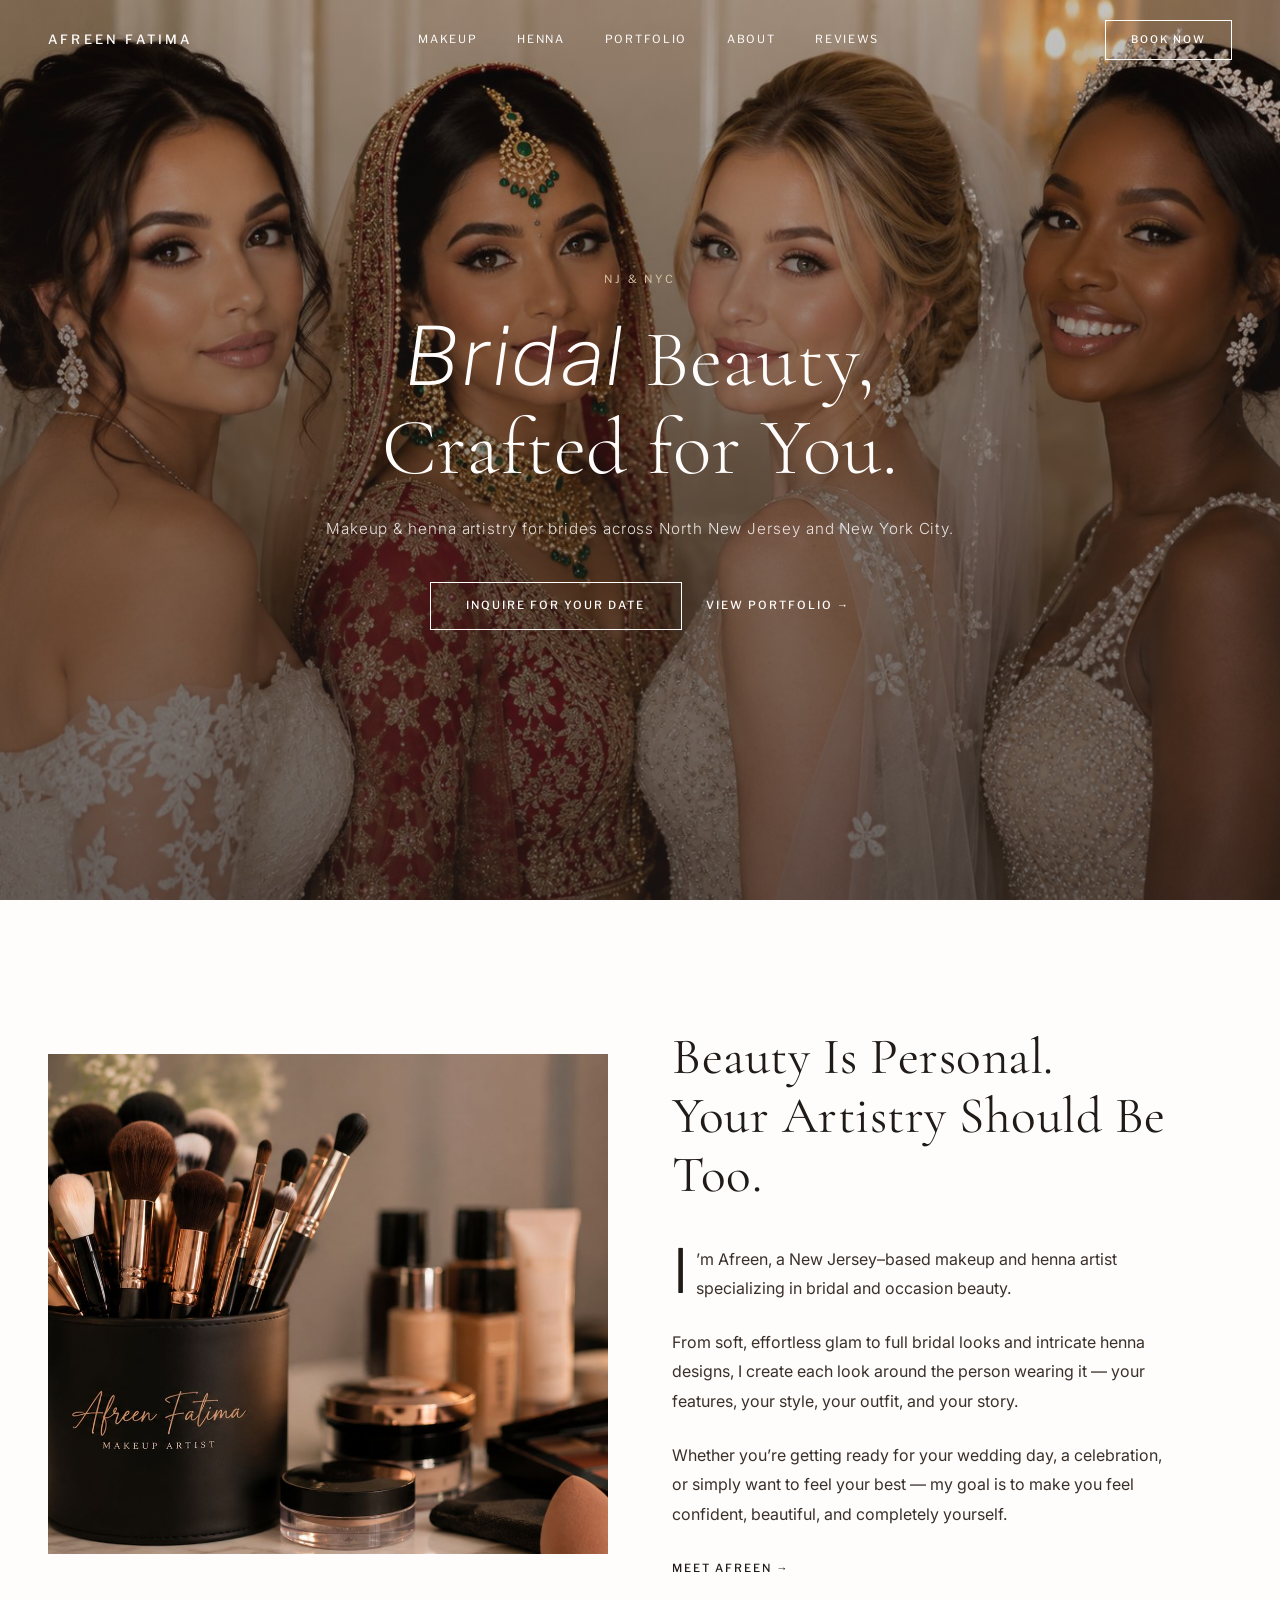
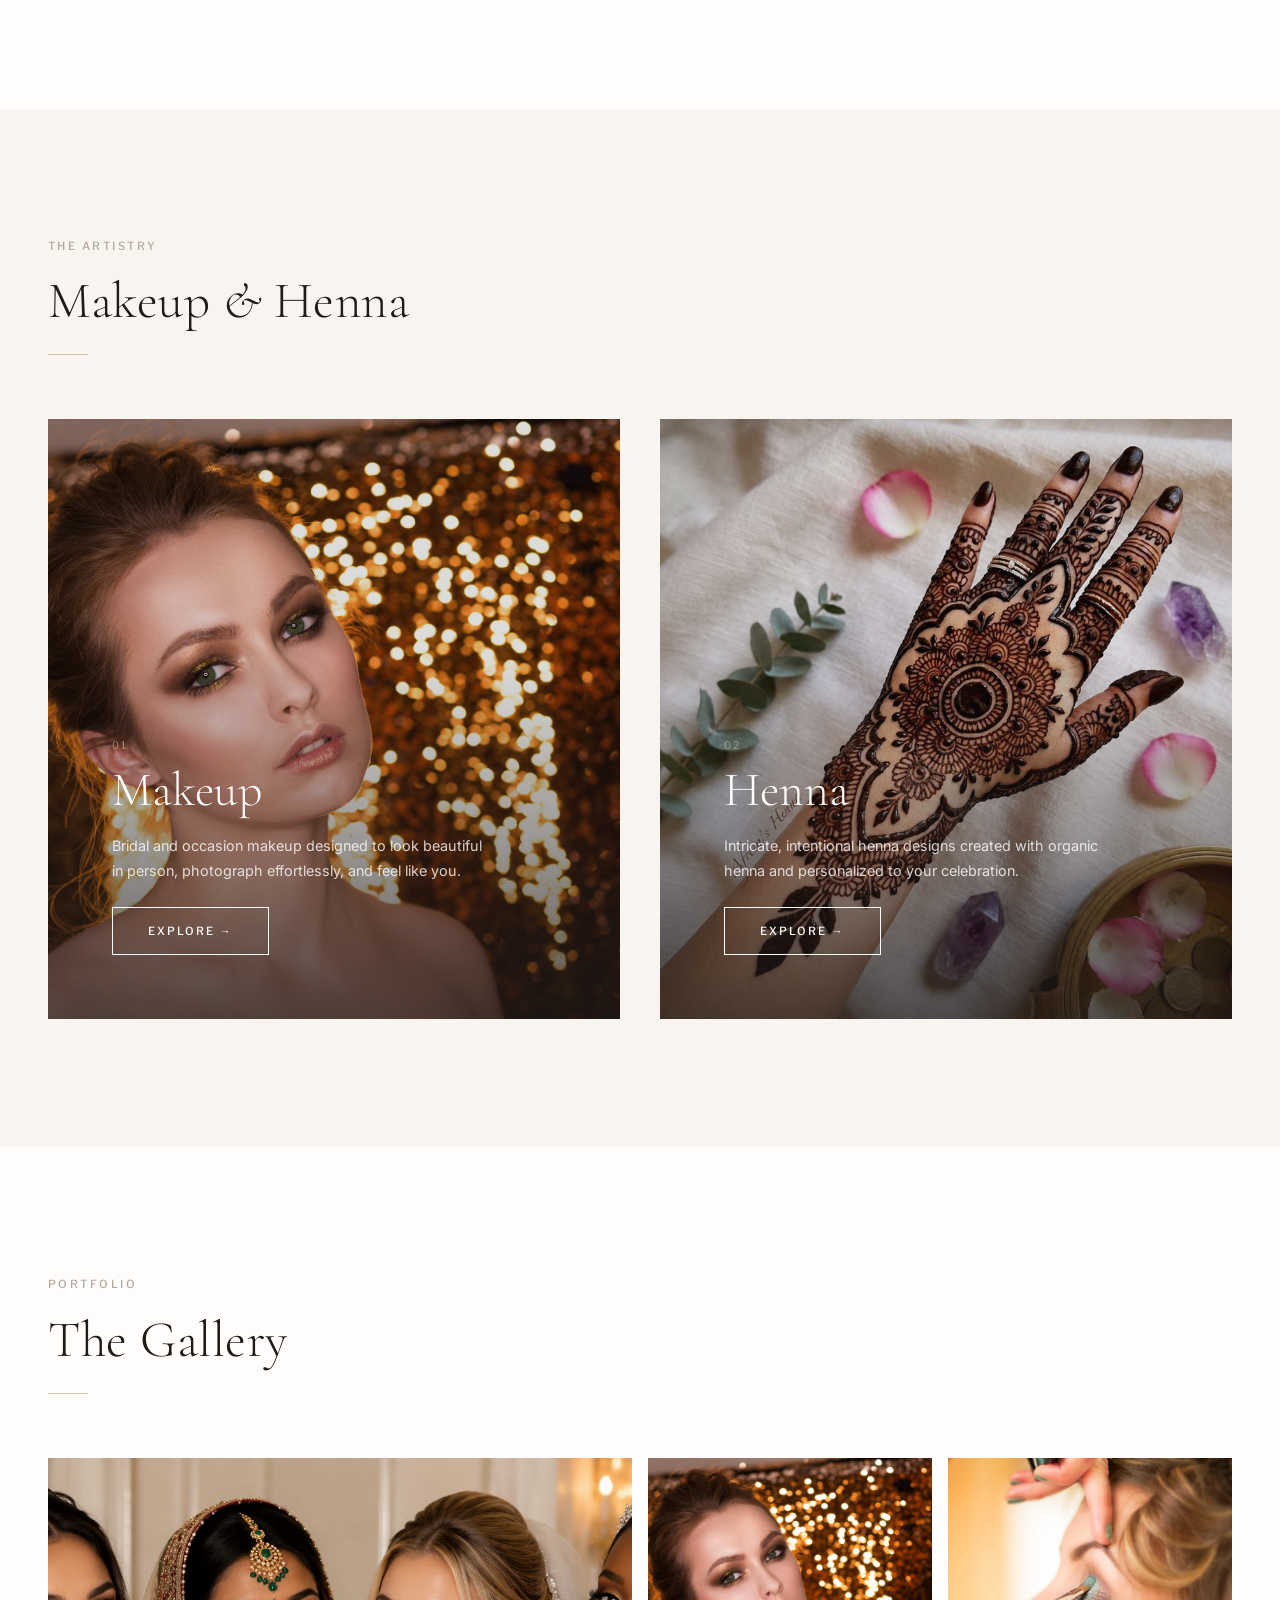
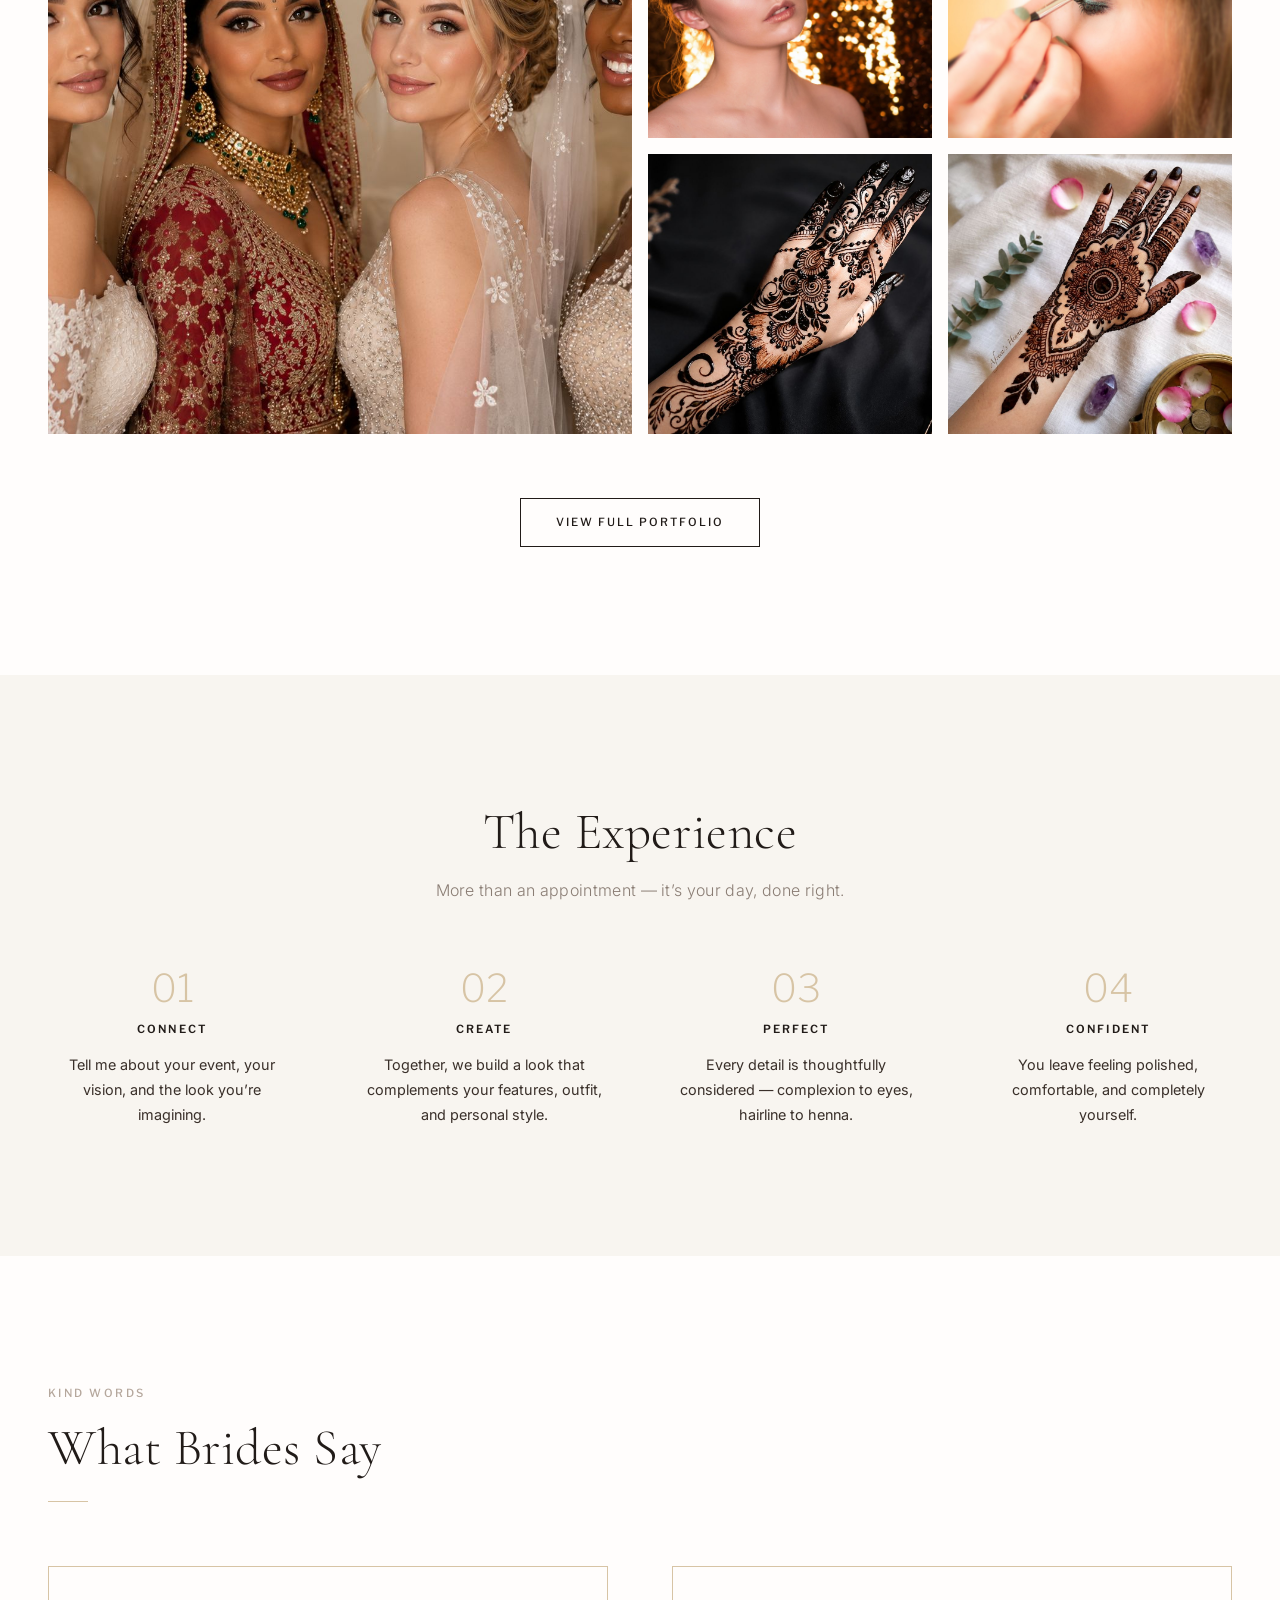
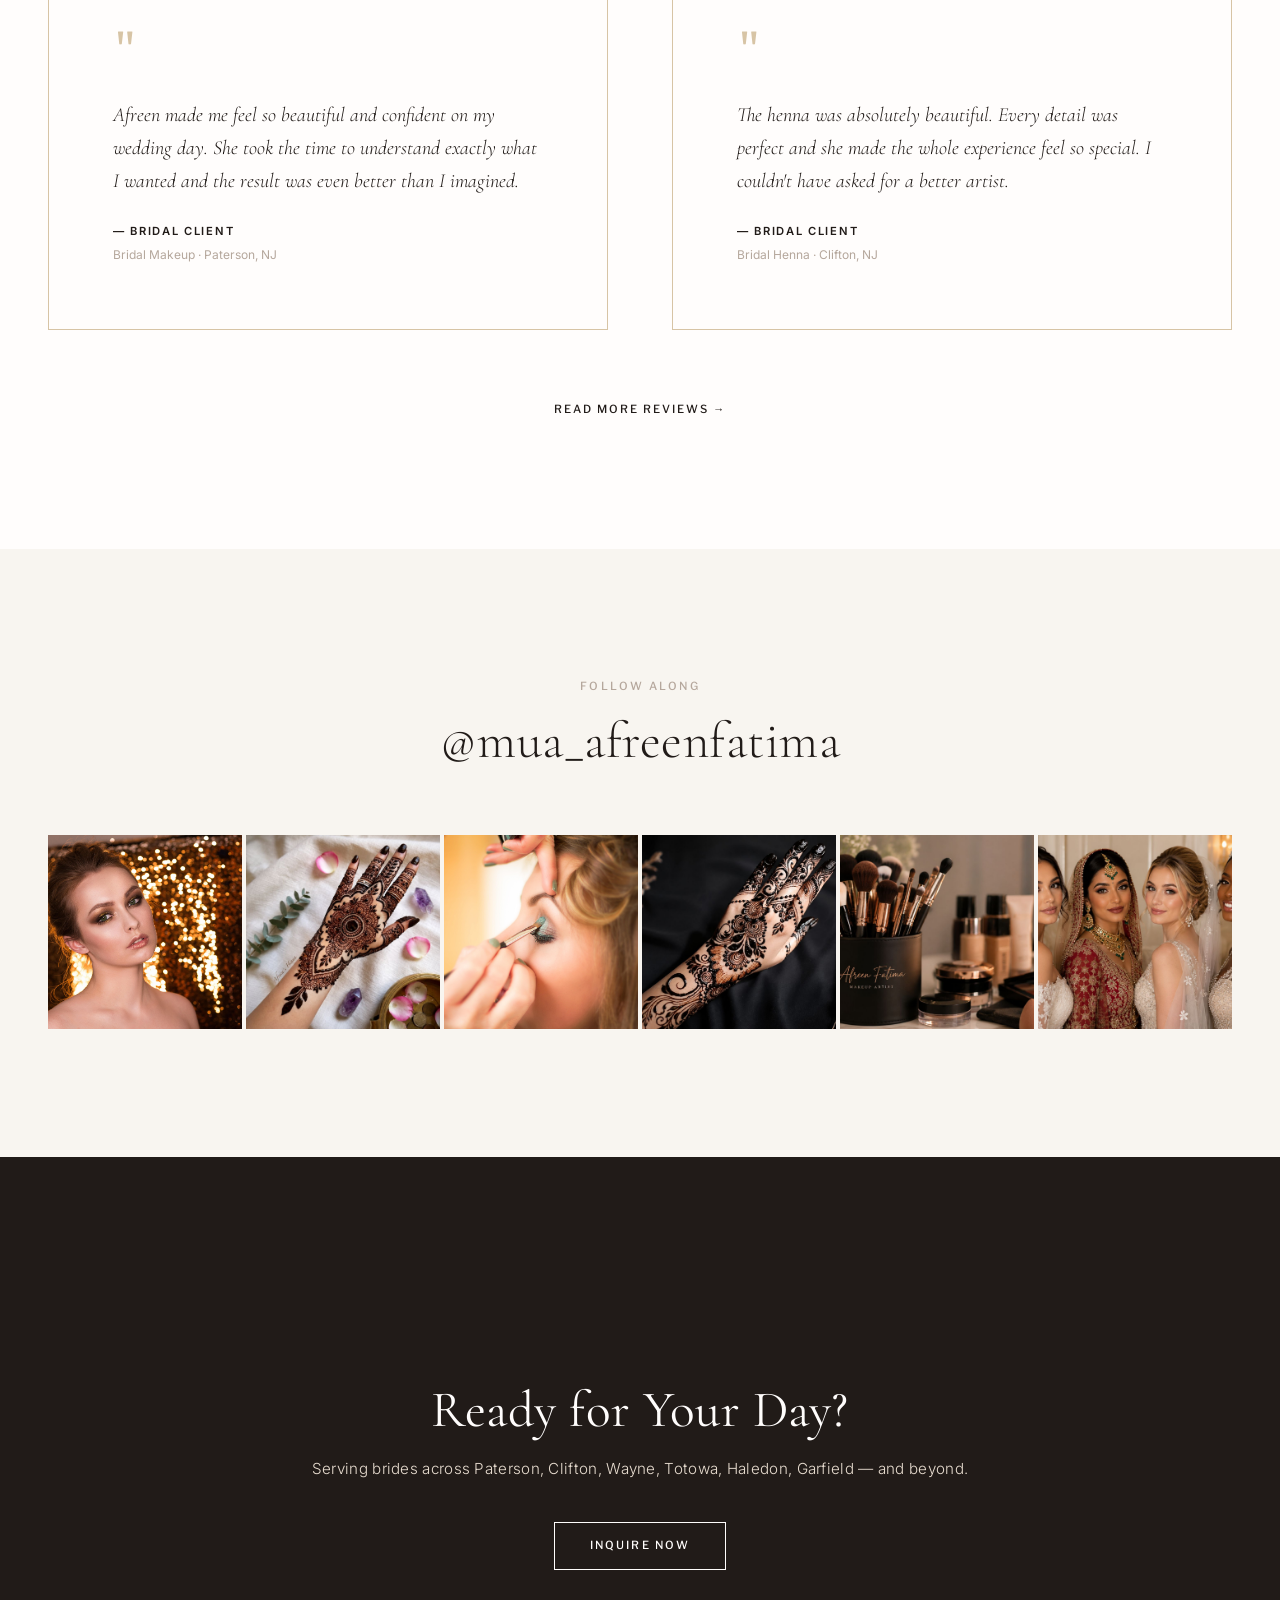
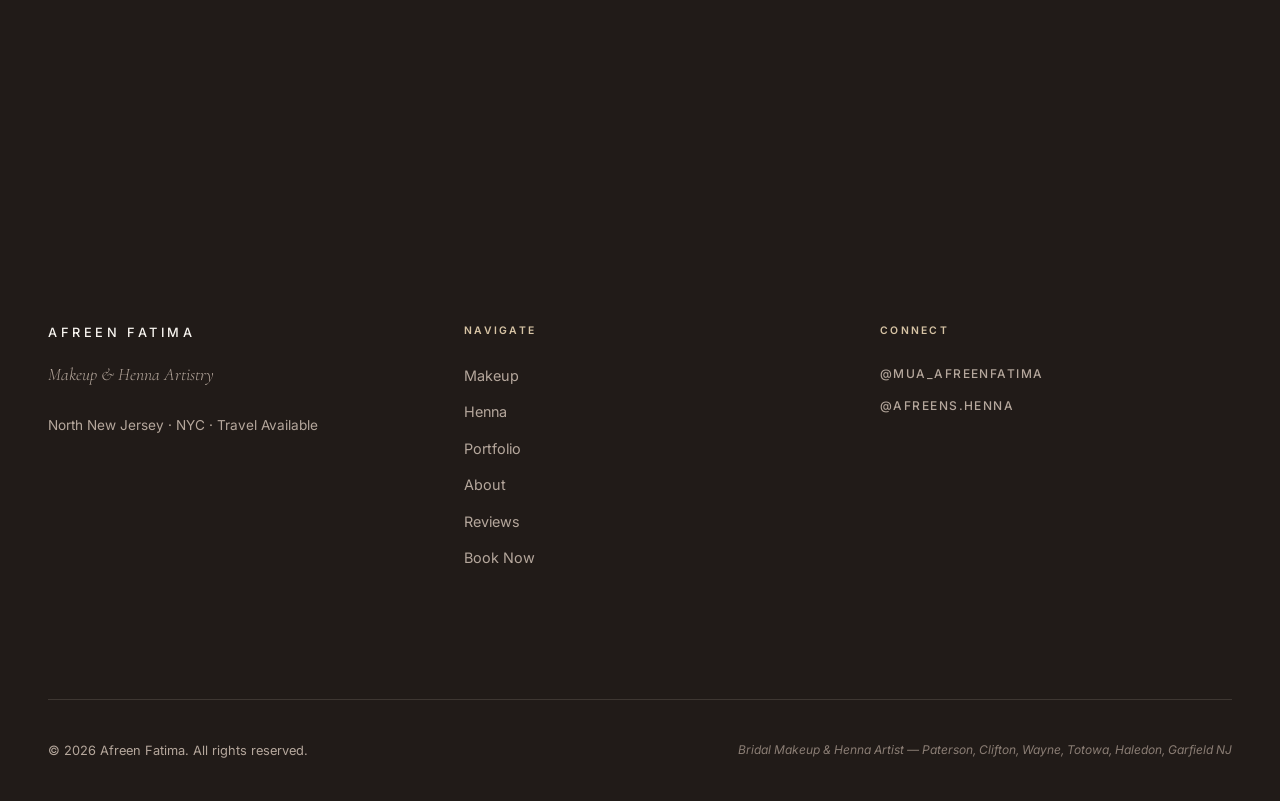
==== index.html @ 137e436c "Add files via upload" ====
<!DOCTYPE html>
<html lang="en">
<head>
  <meta charset="UTF-8">
  <meta name="viewport" content="width=device-width, initial-scale=1.0">

  <!-- SEO Title -->
  <title>Afreen Fatima | Bridal Makeup & Henna Artist in Paterson, Clifton, Wayne NJ & NYC</title>

  <!-- SEO Meta -->
  <meta name="description" content="Afreen Fatima is a professional bridal makeup and henna artist serving North New Jersey — Paterson, Clifton, Wayne, Totowa, Haledon, Garfield — and NYC. Book your bridal beauty consultation today.">
  <meta name="keywords" content="bridal makeup artist NJ, henna artist New Jersey, bridal mehndi Paterson, wedding makeup Clifton, bridal henna Wayne, makeup artist Totowa, henna Haledon, bridal makeup Garfield, NJ bridal beauty, NYC makeup artist">
  <meta name="author" content="Afreen Fatima">
  <meta name="robots" content="index, follow">
  <link rel="canonical" href="https://afreenfatima.com/">

  <!-- Open Graph -->
  <meta property="og:title" content="Afreen Fatima | Bridal Makeup & Henna Artist — NJ & NYC">
  <meta property="og:description" content="Bridal makeup and henna artistry serving Paterson, Clifton, Wayne, and all of North New Jersey. Book your bridal beauty consultation.">
  <meta property="og:image" content="img/makeup/Four diverse brides in elegant bridal makeup and attire.jpg">
  <meta property="og:url" content="https://afreenfatima.com/">
  <meta property="og:type" content="website">
  <meta property="og:locale" content="en_US">

  <!-- Twitter Card -->
  <meta name="twitter:card" content="summary_large_image">
  <meta name="twitter:title" content="Afreen Fatima | Bridal Makeup & Henna Artist — NJ & NYC">
  <meta name="twitter:description" content="Bridal makeup and henna artistry in North New Jersey and NYC.">

  <!-- Structured Data -->
  <script type="application/ld+json">
  {
    "@context": "https://schema.org",
    "@type": "BeautySalon",
    "name": "Afreen Fatima — Bridal Makeup & Henna Artist",
    "description": "Professional bridal makeup and henna (mehndi) artist serving North New Jersey and NYC. Specializing in bridal, party, and occasion beauty.",
    "image": "img/makeup/Four diverse brides in elegant bridal makeup and attire.jpg",
    "url": "https://afreenfatima.com",
    "telephone": "",
    "address": {
      "@type": "PostalAddress",
      "addressRegion": "NJ",
      "addressCountry": "US"
    },
    "areaServed": [
      {"@type": "City", "name": "Paterson", "containedInPlace": {"@type": "State", "name": "New Jersey"}},
      {"@type": "City", "name": "Clifton", "containedInPlace": {"@type": "State", "name": "New Jersey"}},
      {"@type": "City", "name": "Wayne", "containedInPlace": {"@type": "State", "name": "New Jersey"}},
      {"@type": "City", "name": "Totowa", "containedInPlace": {"@type": "State", "name": "New Jersey"}},
      {"@type": "City", "name": "Haledon", "containedInPlace": {"@type": "State", "name": "New Jersey"}},
      {"@type": "City", "name": "Garfield", "containedInPlace": {"@type": "State", "name": "New Jersey"}},
      {"@type": "City", "name": "New York", "containedInPlace": {"@type": "State", "name": "New York"}}
    ],
    "makesOffer": [
      {"@type": "Offer", "itemOffered": {"@type": "Service", "name": "Bridal Makeup"}},
      {"@type": "Offer", "itemOffered": {"@type": "Service", "name": "Party & Occasion Makeup"}},
      {"@type": "Offer", "itemOffered": {"@type": "Service", "name": "Bridal Henna"}},
      {"@type": "Offer", "itemOffered": {"@type": "Service", "name": "Party & Event Henna"}},
      {"@type": "Offer", "itemOffered": {"@type": "Service", "name": "Makeup + Henna Bridal Package"}}
    ],
    "sameAs": [
      "https://www.instagram.com/mua_afreenfatima/",
      "https://www.instagram.com/afreens.henna/"
    ]
  }
  </script>

  <!-- Fonts -->
  <link rel="preconnect" href="https://fonts.googleapis.com">
  <link rel="preconnect" href="https://fonts.gstatic.com" crossorigin>
  <link href="https://fonts.googleapis.com/css2?family=Libre+Franklin:ital,wght@0,100..900;1,100..900&display=swap" rel="stylesheet">

  <!-- Styles -->
  <link rel="stylesheet" href="css/style.css">
</head>
<body>

  <!-- ─── HEADER / NAVIGATION ─── -->
  <header class="header" id="header">
    <div class="header__inner">
      <a href="index.html" class="header__logo">Afreen Fatima</a>

      <nav class="nav" aria-label="Main navigation">
        <a href="makeup.html" class="nav__link">Makeup</a>
        <a href="henna.html" class="nav__link">Henna</a>
        <a href="portfolio.html" class="nav__link">Portfolio</a>
        <a href="about.html" class="nav__link">About</a>
        <a href="reviews.html" class="nav__link">Reviews</a>
      </nav>

      <a href="contact.html" class="header__book">Book Now</a>

      <button class="hamburger" id="hamburger" aria-label="Toggle navigation menu">
        <span></span>
        <span></span>
        <span></span>
      </button>
    </div>
  </header>

  <!-- Mobile Navigation Overlay -->
  <div class="mobile-nav" id="mobile-nav">
    <a href="index.html" class="mobile-nav__link">Home</a>
    <a href="makeup.html" class="mobile-nav__link">Makeup</a>
    <a href="henna.html" class="mobile-nav__link">Henna</a>
    <a href="portfolio.html" class="mobile-nav__link">Portfolio</a>
    <a href="about.html" class="mobile-nav__link">About</a>
    <a href="reviews.html" class="mobile-nav__link">Reviews</a>
    <a href="contact.html" class="btn btn--filled mobile-nav__book">Book Now</a>
  </div>

  <main>

    <!-- ─── HERO ─── -->
    <section class="hero" id="hero">
      <!-- YouTube Video Background -->
      <div class="hero__video-wrap">
        <div id="hero-yt-player"></div>
      </div>
      <!-- Poster fallback (shown until video plays) -->
      <img
        src="img/makeup/Four diverse brides in elegant bridal makeup and attire.jpg"
        alt="Four beautiful brides showcasing diverse bridal makeup styles — South Asian bridal glam, classic Western bridal beauty, and elegant occasion makeup by Afreen Fatima, bridal makeup artist in Wayne, Totowa, and North NJ"
        class="hero__bg hero__poster"
        loading="eager"
      >
      <div class="hero__overlay"></div>

      <div class="hero__content">
        <p class="hero__label">NJ & NYC</p>
        <h1 class="hero__title"><span class="hero__title-accent">Bridal</span> Beauty,<br>Crafted for You.</h1>
        <p class="hero__subtitle">Makeup & henna artistry for brides across North New Jersey and New York City.</p>
        <div class="hero__ctas">
          <a href="contact.html" class="btn btn--light">Inquire for Your Date</a>
          <a href="portfolio.html" class="btn btn--text btn--text-light">View Portfolio →</a>
        </div>
      </div>
    </section>

    <!-- ─── MEET AFREEN (Intro) ─── -->
    <section class="section" id="intro">
      <div class="container">
        <div class="intro">
          <div class="intro__image-wrapper reveal-left">
            <img
              src="img/makeup/Afreen Fatima Makeup Vanity Setup.jpg"
              alt="Afreen Fatima's professional bridal makeup vanity setup featuring branded brush holder, premium foundations, eyeshadow palettes, and beauty tools — bridal makeup artist serving Paterson, Clifton, and North New Jersey"
              class="intro__image"
            >
          </div>

          <div class="intro__content reveal-right">
            <h2>Beauty Is Personal.<br>Your Artistry Should Be Too.</h2>
            <p><span class="drop-cap">I</span>’m Afreen, a New Jersey–based makeup and henna artist specializing in bridal and occasion beauty.</p>
            <p>From soft, effortless glam to full bridal looks and intricate henna designs, I create each look around the person wearing it — your features, your style, your outfit, and your story.</p>
            <p>Whether you’re getting ready for your wedding day, a celebration, or simply want to feel your best — my goal is to make you feel confident, beautiful, and completely yourself.</p>
            <a href="about.html" class="btn--text">Meet Afreen →</a>
          </div>
        </div>
      </div>
    </section>

    <!-- ─── SERVICES: MAKEUP & HENNA ─── -->
    <section class="section section--ivory" id="services">
      <div class="container">
        <div class="section-header section-header--editorial reveal">
          <span class="section-header__kicker">The Artistry</span>
          <h2>Makeup <em>&</em> Henna</h2>
        </div>

        <div class="services-grid">
          <!-- Makeup Card -->
          <a href="makeup.html" class="service-card reveal reveal-delay-1">
            <img
              src="img/makeup/Glamorous makeup look with glowing skin and smoky eye makeup.jpg"
              alt="Glamorous smoky eye makeup with glowing skin and sculpted features — party and occasion makeup artistry by Afreen Fatima, makeup artist in Haledon, Garfield, and North New Jersey"
              class="service-card__image"
            >
            <div class="service-card__overlay">
              <p class="service-card__label">01</p>
              <h3 class="service-card__title">Makeup</h3>
              <p class="service-card__text">Bridal and occasion makeup designed to look beautiful in person, photograph effortlessly, and feel like you.</p>
              <span class="btn btn--light">Explore →</span>
            </div>
          </a>

          <!-- Henna Card -->
          <a href="henna.html" class="service-card reveal reveal-delay-2">
            <img
              src="img/henna/Elegant Henna Flatlay with WHite BG and Petals and Crystals.jpg"
              alt="Intricate bridal mehndi design by Afreen's Henna featuring detailed mandala and paisley patterns on palm and fingers, styled with rose petals and crystals — bridal henna artist in Paterson, Wayne, and North New Jersey"
              class="service-card__image"
            >
            <div class="service-card__overlay">
              <p class="service-card__label">02</p>
              <h3 class="service-card__title">Henna</h3>
              <p class="service-card__text">Intricate, intentional henna designs created with organic henna and personalized to your celebration.</p>
              <span class="btn btn--light">Explore →</span>
            </div>
          </a>
        </div>
      </div>
    </section>

    <!-- ─── FEATURED GALLERY ─── -->
    <section class="section" id="gallery-preview">
      <div class="container">
        <div class="section-header section-header--left reveal">
          <span class="section-header__kicker">Portfolio</span>
          <h2>The Gallery</h2>
        </div>

        <div class="gallery-grid gallery-grid--asymmetric">
          <div class="gallery-item gallery-item--wide gallery-item--tall reveal">
            <img
              src="img/makeup/Four diverse brides in elegant bridal makeup and attire.jpg"
              alt="Four diverse brides in elegant bridal makeup and attire by Afreen Fatima, NJ bridal makeup artist"
              loading="lazy"
            >
            <div class="gallery-item__overlay">
              <span class="gallery-item__icon">+</span>
            </div>
          </div>

          <div class="gallery-item reveal reveal-delay-1">
            <img
              src="img/makeup/Glamorous makeup look with glowing skin and smoky eye makeup.jpg"
              alt="Glamorous smoky eye look with flawless glowing skin — occasion makeup in North New Jersey"
              loading="lazy"
            >
            <div class="gallery-item__overlay">
              <span class="gallery-item__icon">+</span>
            </div>
          </div>

          <div class="gallery-item reveal reveal-delay-2">
            <img
              src="img/makeup/Makeup artist applying eyeshadow with a brush.jpg"
              alt="Makeup artist carefully applying shimmering eyeshadow during a bridal session in Clifton NJ"
              loading="lazy"
            >
            <div class="gallery-item__overlay">
              <span class="gallery-item__icon">+</span>
            </div>
          </div>

          <div class="gallery-item reveal reveal-delay-1">
            <img
              src="img/henna/Intricate Henna Hand with Black Fabric BG Dried Botanicals in Black BG.jpg"
              alt="Elaborate floral henna design on hand against black satin — custom bridal mehndi by Afreen Fatima"
              loading="lazy"
            >
            <div class="gallery-item__overlay">
              <span class="gallery-item__icon">+</span>
            </div>
          </div>

          <div class="gallery-item reveal reveal-delay-2">
            <img
              src="img/henna/Elegant Henna Flatlay with WHite BG and Petals and Crystals.jpg"
              alt="Intricate bridal henna with mandala design styled with rose petals — henna artist serving Wayne and Paterson NJ"
              loading="lazy"
            >
            <div class="gallery-item__overlay">
              <span class="gallery-item__icon">+</span>
            </div>
          </div>
        </div>

        <div class="text-center reveal" style="margin-top: var(--space-xl);">
          <a href="portfolio.html" class="btn">View Full Portfolio</a>
        </div>
      </div>
    </section>

    <!-- ─── THE AFREEN EXPERIENCE ─── -->
    <section class="section section--ivory" id="experience">
      <div class="container">
        <div class="section-header section-header--center reveal">
          <h2>The Experience</h2>
          <p class="section-header__sub">More than an appointment — it’s your day, done right.</p>
        </div>

        <div class="experience-grid">
          <div class="experience-step reveal reveal-delay-1">
            <div class="experience-step__number">01</div>
            <h4 class="experience-step__title">Connect</h4>
            <p class="experience-step__text">Tell me about your event, your vision, and the look you’re imagining.</p>
          </div>

          <div class="experience-step reveal reveal-delay-2">
            <div class="experience-step__number">02</div>
            <h4 class="experience-step__title">Create</h4>
            <p class="experience-step__text">Together, we build a look that complements your features, outfit, and personal style.</p>
          </div>

          <div class="experience-step reveal reveal-delay-3">
            <div class="experience-step__number">03</div>
            <h4 class="experience-step__title">Perfect</h4>
            <p class="experience-step__text">Every detail is thoughtfully considered — complexion to eyes, hairline to henna.</p>
          </div>

          <div class="experience-step reveal reveal-delay-4">
            <div class="experience-step__number">04</div>
            <h4 class="experience-step__title">Confident</h4>
            <p class="experience-step__text">You leave feeling polished, comfortable, and completely yourself.</p>
          </div>
        </div>
      </div>
    </section>

    <!-- ─── KIND WORDS ─── -->
    <section class="section" id="reviews-preview">
      <div class="container">
        <div class="section-header section-header--left reveal">
          <span class="section-header__kicker">Kind Words</span>
          <h2>What Brides Say</h2>
        </div>

        <div class="reviews-grid">
          <div class="review-card reveal reveal-delay-1">
            <div class="review-card__quote">"</div>
            <p class="review-card__text">Afreen made me feel so beautiful and confident on my wedding day. She took the time to understand exactly what I wanted and the result was even better than I imagined.</p>
            <p class="review-card__author">— Bridal Client</p>
            <p class="review-card__service">Bridal Makeup · Paterson, NJ</p>
          </div>

          <div class="review-card reveal reveal-delay-2">
            <div class="review-card__quote">"</div>
            <p class="review-card__text">The henna was absolutely beautiful. Every detail was perfect and she made the whole experience feel so special. I couldn't have asked for a better artist.</p>
            <p class="review-card__author">— Bridal Client</p>
            <p class="review-card__service">Bridal Henna · Clifton, NJ</p>
          </div>
        </div>

        <div class="text-center reveal" style="margin-top: var(--space-xl);">
          <a href="reviews.html" class="btn--text">Read More Reviews →</a>
        </div>
      </div>
    </section>

    <!-- ─── INSTAGRAM ─── -->
    <section class="section section--ivory" id="instagram">
      <div class="container">
        <div class="section-header section-header--center reveal">
          <span class="section-header__kicker">Follow Along</span>
          <h2><a href="https://www.instagram.com/mua_afreenfatima/" target="_blank" rel="noopener noreferrer" class="instagram-handle">@mua_afreenfatima</a></h2>
        </div>

        <div class="instagram-grid">
          <div class="instagram-item">
            <img src="img/makeup/Glamorous makeup look with glowing skin and smoky eye makeup.jpg" alt="Glamorous smoky eye bridal makeup look by Afreen Fatima" loading="lazy">
          </div>
          <div class="instagram-item">
            <img src="img/henna/Elegant Henna Flatlay with WHite BG and Petals and Crystals.jpg" alt="Bridal henna flatlay with rose petals by Afreen's Henna" loading="lazy">
          </div>
          <div class="instagram-item">
            <img src="img/makeup/Makeup artist applying eyeshadow with a brush.jpg" alt="Eyeshadow application during bridal makeup session" loading="lazy">
          </div>
          <div class="instagram-item">
            <img src="img/henna/Intricate Henna Hand with Black Fabric BG Dried Botanicals in Black BG.jpg" alt="Intricate henna design on hand against dark backdrop" loading="lazy">
          </div>
          <div class="instagram-item">
            <img src="img/makeup/Afreen Fatima Makeup Vanity Setup.jpg" alt="Professional makeup vanity setup by Afreen Fatima" loading="lazy">
          </div>
          <div class="instagram-item">
            <img src="img/makeup/Four diverse brides in elegant bridal makeup and attire.jpg" alt="Four brides in elegant bridal makeup by Afreen Fatima" loading="lazy">
          </div>
        </div>
      </div>
    </section>

    <!-- ─── BOOKING CTA ─── -->
    <section class="section section--espresso" id="cta">
      <div class="container">
        <div class="cta-banner cta-banner--dark reveal">
          <h2 style="color: var(--color-warm-white);">Ready for Your Day?</h2>
          <p style="color: var(--color-champagne-light);">Serving brides across Paterson, Clifton, Wayne, Totowa, Haledon, Garfield — and beyond.</p>
          <a href="contact.html" class="btn btn--light">Inquire Now</a>
        </div>
      </div>
    </section>

  </main>

  <!-- ─── FOOTER ─── -->
  <footer class="footer" id="footer">
    <div class="container">
      <div class="footer__inner">
        <div>
          <p class="footer__brand">Afreen Fatima</p>
          <p class="footer__tagline">Makeup & Henna Artistry</p>
          <p class="footer__location">North New Jersey · NYC · Travel Available</p>
        </div>

        <div>
          <p class="footer__heading">Navigate</p>
          <div class="footer__links">
            <a href="makeup.html" class="footer__link">Makeup</a>
            <a href="henna.html" class="footer__link">Henna</a>
            <a href="portfolio.html" class="footer__link">Portfolio</a>
            <a href="about.html" class="footer__link">About</a>
            <a href="reviews.html" class="footer__link">Reviews</a>
            <a href="contact.html" class="footer__link">Book Now</a>
          </div>
        </div>

        <div>
          <p class="footer__heading">Connect</p>
          <div class="footer__social">
            <a href="https://www.instagram.com/mua_afreenfatima/" target="_blank" rel="noopener noreferrer" class="footer__social-link">@mua_afreenfatima</a>
          </div>
          <div class="footer__social" style="margin-top: 0.75rem;">
            <a href="https://www.instagram.com/afreens.henna/" target="_blank" rel="noopener noreferrer" class="footer__social-link">@afreens.henna</a>
          </div>
        </div>
      </div>

      <div class="footer__bottom">
        <p class="footer__copyright">&copy; 2026 Afreen Fatima. All rights reserved.</p>
        <p class="footer__credit"><em>Bridal Makeup & Henna Artist — Paterson, Clifton, Wayne, Totowa, Haledon, Garfield NJ</em></p>
      </div>
    </div>
  </footer>

  <!-- Lightbox -->
  <div class="lightbox" id="lightbox">
    <button class="lightbox__close" aria-label="Close lightbox">✕</button>
    <button class="lightbox__nav lightbox__nav--prev" aria-label="Previous image">‹</button>
    <button class="lightbox__nav lightbox__nav--next" aria-label="Next image">›</button>
    <img class="lightbox__image" src="" alt="Gallery image preview">
  </div>

  <script src="js/main.js"></script>

  <!-- YouTube IFrame API for Hero Video Background -->
  <script>
    // Load YouTube IFrame API
    var tag = document.createElement('script');
    tag.src = 'https://www.youtube.com/iframe_api';
    var firstScriptTag = document.getElementsByTagName('script')[0];
    firstScriptTag.parentNode.insertBefore(tag, firstScriptTag);

    var heroPlayer;
    var HERO_START = 58;  // 0:58
    var HERO_END = 91;    // 1:31
    var loopCheckInterval;

    function onYouTubeIframeAPIReady() {
      heroPlayer = new YT.Player('hero-yt-player', {
        videoId: '8hDBYQJw-L0',
        playerVars: {
          autoplay: 1,
          mute: 1,
          controls: 0,
          showinfo: 0,
          rel: 0,
          iv_load_policy: 3,
          modestbranding: 1,
          disablekb: 1,
          fs: 0,
          playsinline: 1,
          start: HERO_START,
          loop: 0
        },
        events: {
          onReady: onHeroPlayerReady,
          onStateChange: onHeroPlayerStateChange
        }
      });
    }

    function onHeroPlayerReady(event) {
      event.target.mute();
      event.target.seekTo(HERO_START, true);
      event.target.playVideo();
    }

    function onHeroPlayerStateChange(event) {
      if (event.data === YT.PlayerState.PLAYING) {
        // Fade out poster image
        var poster = document.querySelector('.hero__poster');
        if (poster) poster.style.opacity = '0';

        // Start loop check
        clearInterval(loopCheckInterval);
        loopCheckInterval = setInterval(function() {
          if (heroPlayer && heroPlayer.getCurrentTime) {
            var currentTime = heroPlayer.getCurrentTime();
            if (currentTime >= HERO_END || currentTime < HERO_START) {
              heroPlayer.seekTo(HERO_START, true);
            }
          }
        }, 200);
      }

      // If video ends or pauses unexpectedly, restart
      if (event.data === YT.PlayerState.ENDED) {
        heroPlayer.seekTo(HERO_START, true);
        heroPlayer.playVideo();
      }
    }
  </script>
</body>
</html>
---- css/style.css ----
/* ===================================================================
   AFREEN FATIMA — Bridal Makeup & Henna Artist
   Design System + Complete Styles
   =================================================================== */

/* ───────────────────── Google Fonts ───────────────────── */
/* Cormorant Garamond & Inter loaded via @import; Libre Franklin loaded via <link> in HTML */
@import url('https://fonts.googleapis.com/css2?family=Cormorant+Garamond:ital,wght@0,300;0,400;0,500;0,600;0,700;1,300;1,400;1,500&family=Inter:wght@300;400;500;600&display=swap');

/* ───────────────────── CSS Custom Properties ───────────────────── */
:root {
  /* Colors */
  --color-ivory: #F8F5F0;
  --color-espresso: #211B18;
  --color-taupe: #B5A79C;
  --color-champagne: #D7C4A5;
  --color-warm-white: #FFFDFC;
  --color-champagne-light: #E8DDD0;
  --color-espresso-light: #3A302A;
  --color-taupe-dark: #8A7D74;
  --color-overlay: rgba(33, 27, 24, 0.55);
  --color-overlay-light: rgba(33, 27, 24, 0.30);

  /* Typography */
  --font-heading: 'Cormorant Garamond', 'Georgia', serif;
  --font-body: 'Inter', 'Helvetica Neue', sans-serif;
  --font-accent: 'Libre Franklin', 'Helvetica Neue', sans-serif;

  /* Spacing */
  --space-xs: 0.5rem;
  --space-sm: 1rem;
  --space-md: 1.5rem;
  --space-lg: 2.5rem;
  --space-xl: 4rem;
  --space-2xl: 6rem;
  --space-3xl: 8rem;

  /* Layout */
  --max-width: 1280px;
  --max-width-narrow: 900px;
  --max-width-text: 680px;
  --header-height: 80px;

  /* Transitions */
  --transition-fast: 0.2s ease;
  --transition-base: 0.3s ease;
  --transition-slow: 0.5s ease;
  --transition-elegant: 0.6s cubic-bezier(0.22, 1, 0.36, 1);

  /* Borders */
  --border-thin: 1px solid var(--color-champagne);
  --border-taupe: 1px solid var(--color-taupe);
}

/* ───────────────────── Reset & Base ───────────────────── */
*,
*::before,
*::after {
  margin: 0;
  padding: 0;
  box-sizing: border-box;
}

html {
  scroll-behavior: smooth;
  font-size: 16px;
  -webkit-font-smoothing: antialiased;
  -moz-osx-font-smoothing: grayscale;
}

body {
  font-family: var(--font-body);
  font-weight: 400;
  font-size: 1rem;
  line-height: 1.7;
  color: var(--color-espresso);
  background-color: var(--color-warm-white);
  overflow-x: hidden;
}

img {
  max-width: 100%;
  height: auto;
  display: block;
}

a {
  color: inherit;
  text-decoration: none;
  transition: var(--transition-base);
}

ul, ol {
  list-style: none;
}

button {
  font-family: inherit;
  cursor: pointer;
  border: none;
  background: none;
}

input, select, textarea {
  font-family: var(--font-body);
  font-size: 1rem;
}

::selection {
  background-color: var(--color-champagne);
  color: var(--color-espresso);
}

/* ───────────────────── Typography ───────────────────── */
h1, h2, h3, h4 {
  font-family: var(--font-heading);
  font-weight: 400;
  line-height: 1.15;
  color: var(--color-espresso);
}

h1 {
  font-size: clamp(2.5rem, 6vw, 4.5rem);
  letter-spacing: 0.01em;
}

h2 {
  font-size: clamp(2rem, 4.5vw, 3.2rem);
  letter-spacing: 0.01em;
}

h3 {
  font-size: clamp(1.4rem, 3vw, 2rem);
}

h4 {
  font-size: clamp(1.1rem, 2vw, 1.4rem);
}

.label {
  font-family: var(--font-accent);
  font-optical-sizing: auto;
  font-size: 0.7rem;
  font-weight: 500;
  font-style: normal;
  letter-spacing: 0.18em;
  text-transform: uppercase;
  color: var(--color-taupe);
}

.accent-script {
  font-family: var(--font-heading);
  font-style: italic;
  font-weight: 300;
  color: var(--color-taupe-dark);
}

/* ───────────────────── Drop Cap & Libre Franklin Accents ───────────────────── */
.drop-cap {
  font-family: var(--font-accent);
  font-optical-sizing: auto;
  font-weight: 300;
  font-style: normal;
  float: left;
  font-size: 3.8rem;
  line-height: 0.78;
  padding-right: 0.12em;
  padding-top: 0.06em;
  color: var(--color-espresso);
}

/* ───────────────────── Editorial Section Headers ───────────────────── */
.section-header {
  margin-bottom: var(--space-xl);
}

.section-header h2 {
  font-family: var(--font-heading);
  font-weight: 300;
  letter-spacing: 0.01em;
}

.section-header h2 em {
  font-style: italic;
  font-weight: 300;
}

.section-header__kicker {
  font-family: var(--font-accent);
  font-optical-sizing: auto;
  font-weight: 500;
  font-style: normal;
  font-size: 0.7rem;
  letter-spacing: 0.22em;
  text-transform: uppercase;
  color: var(--color-taupe);
  display: block;
  margin-bottom: var(--space-sm);
}

.section-header__sub {
  font-family: var(--font-body);
  font-size: 1rem;
  font-weight: 300;
  color: var(--color-taupe-dark);
  margin-top: var(--space-sm);
  letter-spacing: 0.02em;
}

/* Left-aligned (editorial / Byrdie-inspired) */
.section-header--left {
  text-align: left;
}

.section-header--left::after {
  content: '';
  display: block;
  width: 40px;
  height: 1px;
  background-color: var(--color-champagne);
  margin-top: var(--space-md);
}

/* Center-aligned */
.section-header--center {
  text-align: center;
}

/* Editorial style (left-aligned with kicker above) */
.section-header--editorial {
  text-align: left;
}

.section-header--editorial::after {
  content: '';
  display: block;
  width: 40px;
  height: 1px;
  background-color: var(--color-champagne);
  margin-top: var(--space-md);
}

/* ───────────────────── Layout Utilities ───────────────────── */
.container {
  width: 100%;
  max-width: var(--max-width);
  margin: 0 auto;
  padding: 0 clamp(1.25rem, 4vw, 3rem);
}

.container--narrow {
  max-width: var(--max-width-narrow);
}

.container--text {
  max-width: var(--max-width-text);
}

.section {
  padding: var(--space-3xl) 0;
}

.section--ivory {
  background-color: var(--color-ivory);
}

.section--espresso {
  background-color: var(--color-espresso);
  color: var(--color-ivory);
}

.section--espresso h2,
.section--espresso h3,
.section--espresso h4 {
  color: var(--color-ivory);
}

.section--espresso .label {
  color: var(--color-champagne);
}

.text-center {
  text-align: center;
}

.divider {
  width: 60px;
  height: 1px;
  background-color: var(--color-champagne);
  margin: var(--space-md) auto;
}

.divider--left {
  margin-left: 0;
}

/* ───────────────────── Buttons ───────────────────── */
.btn {
  display: inline-block;
  font-family: var(--font-accent);
  font-optical-sizing: auto;
  font-size: 0.7rem;
  font-weight: 500;
  font-style: normal;
  letter-spacing: 0.18em;
  text-transform: uppercase;
  padding: 0.85rem 2.2rem;
  border: 1px solid var(--color-espresso);
  color: var(--color-espresso);
  background: transparent;
  cursor: pointer;
  transition: background-color 0.25s ease, color 0.25s ease, border-color 0.25s ease;
}

.btn:hover {
  background-color: var(--color-espresso);
  color: var(--color-warm-white);
}

.btn--filled {
  background-color: var(--color-espresso);
  color: var(--color-warm-white);
}

.btn--filled:hover {
  background-color: transparent;
  color: var(--color-espresso);
}

.btn--light {
  border-color: var(--color-warm-white);
  color: var(--color-warm-white);
}

.btn--light:hover {
  background-color: var(--color-warm-white);
  color: var(--color-espresso);
}

.btn--text {
  border: none;
  padding: 0;
  font-family: var(--font-accent);
  font-optical-sizing: auto;
  font-size: 0.7rem;
  font-weight: 500;
  font-style: normal;
  letter-spacing: 0.18em;
  text-transform: uppercase;
  position: relative;
  background: none;
}

.btn--text:hover {
  background-color: transparent;
  color: inherit;
}

.btn--text::after {
  content: '';
  position: absolute;
  bottom: -2px;
  left: 0;
  width: 0;
  height: 1px;
  background-color: currentColor;
  transition: width 0.3s ease;
}

.btn--text:hover::after {
  width: 100%;
}

/* Light variant for dark backgrounds (hero, etc.) */
.btn--text-light {
  color: var(--color-warm-white);
}

.btn--text-light:hover {
  color: var(--color-warm-white);
  opacity: 0.85;
}

.btn--text-light::after {
  background-color: var(--color-warm-white);
}

/* ───────────────────── Header / Navigation ───────────────────── */
.header {
  position: fixed;
  top: 0;
  left: 0;
  width: 100%;
  z-index: 1000;
  padding: 0 clamp(1.25rem, 4vw, 3rem);
  height: var(--header-height);
  display: flex;
  align-items: center;
  transition: var(--transition-base);
  background-color: transparent;
}

.header.scrolled {
  background-color: rgba(255, 253, 252, 0.97);
  backdrop-filter: blur(12px);
  -webkit-backdrop-filter: blur(12px);
  box-shadow: 0 1px 0 var(--color-champagne);
}

.header.scrolled .header__logo,
.header.scrolled .nav__link,
.header.scrolled .header__book {
  color: var(--color-espresso);
}

.header.scrolled .hamburger span {
  background-color: var(--color-espresso);
}

.header__inner {
  display: flex;
  align-items: center;
  justify-content: space-between;
  width: 100%;
  max-width: var(--max-width);
  margin: 0 auto;
}

.header__logo {
  font-family: var(--font-accent);
  font-optical-sizing: auto;
  font-size: 0.8rem;
  font-weight: 500;
  font-style: normal;
  letter-spacing: 0.25em;
  text-transform: uppercase;
  color: var(--color-warm-white);
  transition: var(--transition-base);
  white-space: nowrap;
}

/* Pages with light backgrounds get dark header by default */
.header--dark .header__logo,
.header--dark .nav__link,
.header--dark .header__book {
  color: var(--color-espresso);
}

.header--dark .hamburger span {
  background-color: var(--color-espresso);
}

.nav {
  display: flex;
  align-items: center;
  gap: 2.5rem;
}

.nav__link {
  font-family: var(--font-accent);
  font-optical-sizing: auto;
  font-size: 0.7rem;
  font-weight: 400;
  font-style: normal;
  letter-spacing: 0.15em;
  text-transform: uppercase;
  color: var(--color-warm-white);
  transition: var(--transition-base);
  position: relative;
}

.nav__link::after {
  content: '';
  position: absolute;
  bottom: -4px;
  left: 0;
  width: 0;
  height: 1px;
  background-color: currentColor;
  transition: var(--transition-base);
}

.nav__link:hover::after,
.nav__link.active::after {
  width: 100%;
}

.header__book {
  font-family: var(--font-accent);
  font-optical-sizing: auto;
  font-size: 0.65rem;
  font-weight: 500;
  font-style: normal;
  letter-spacing: 0.18em;
  text-transform: uppercase;
  color: var(--color-warm-white);
  padding: 0.65rem 1.6rem;
  border: 1px solid currentColor;
  transition: background-color 0.25s ease, color 0.25s ease, border-color 0.25s ease;
}

.header__book:hover {
  background-color: var(--color-espresso);
  color: var(--color-warm-white);
  border-color: var(--color-espresso);
}

.header.scrolled .header__book:hover {
  background-color: var(--color-espresso);
  color: var(--color-warm-white);
}

/* Hamburger */
.hamburger {
  display: none;
  flex-direction: column;
  gap: 5px;
  padding: 8px;
  cursor: pointer;
  z-index: 1001;
}

.hamburger span {
  display: block;
  width: 24px;
  height: 1.5px;
  background-color: var(--color-warm-white);
  transition: var(--transition-base);
}

.hamburger.active span:nth-child(1) {
  transform: rotate(45deg) translate(5px, 5px);
}

.hamburger.active span:nth-child(2) {
  opacity: 0;
}

.hamburger.active span:nth-child(3) {
  transform: rotate(-45deg) translate(5px, -5px);
}

/* Mobile Nav Overlay */
.mobile-nav {
  display: none;
  position: fixed;
  top: 0;
  left: 0;
  width: 100%;
  height: 100vh;
  height: 100dvh;
  background-color: var(--color-warm-white);
  z-index: 999;
  flex-direction: column;
  align-items: center;
  justify-content: center;
  gap: 2rem;
  opacity: 0;
  pointer-events: none;
  transition: var(--transition-slow);
}

.mobile-nav.active {
  display: flex;
  opacity: 1;
  pointer-events: all;
}

.mobile-nav__link {
  font-family: var(--font-heading);
  font-size: 2rem;
  color: var(--color-espresso);
  transition: var(--transition-base);
}

.mobile-nav__link:hover {
  color: var(--color-taupe);
}

.mobile-nav__book {
  margin-top: 1rem;
}

/* ───────────────────── Hero Section ───────────────────── */
.hero {
  position: relative;
  height: 100vh;
  min-height: 600px;
  max-height: 1000px;
  display: flex;
  align-items: center;
  justify-content: center;
  text-align: center;
  overflow: hidden;
}

.hero__bg {
  position: absolute;
  top: 0;
  left: 0;
  width: 100%;
  height: 100%;
  object-fit: cover;
  object-position: center 20%;
  z-index: 0;
}

/* YouTube video background */
.hero__video-wrap {
  position: absolute;
  top: 0;
  left: 0;
  width: 100%;
  height: 100%;
  overflow: hidden;
  z-index: 0;
  pointer-events: none;
}

.hero__video-wrap iframe {
  position: absolute;
  top: 50%;
  left: 50%;
  width: 300%;
  height: 300%;
  min-width: 100%;
  min-height: 100%;
  transform: translate(-50%, -50%);
  border: 0;
}

/* Poster image fades out when video starts */
.hero__poster {
  z-index: 1;
  transition: opacity 1.2s ease;
}

.hero__overlay {
  position: absolute;
  top: 0;
  left: 0;
  width: 100%;
  height: 100%;
  background: linear-gradient(
    to bottom,
    rgba(33, 27, 24, 0.25) 0%,
    rgba(33, 27, 24, 0.50) 50%,
    rgba(33, 27, 24, 0.65) 100%
  );
  z-index: 1;
}

.hero__content {
  position: relative;
  z-index: 2;
  color: var(--color-warm-white);
  max-width: 800px;
  padding: 0 var(--space-md);
}

.hero__label {
  font-family: var(--font-accent);
  font-optical-sizing: auto;
  font-size: 0.7rem;
  font-weight: 400;
  font-style: normal;
  letter-spacing: 0.25em;
  text-transform: uppercase;
  color: var(--color-champagne);
  margin-bottom: var(--space-md);
}

.hero__title {
  font-family: var(--font-heading);
  font-size: clamp(2.8rem, 7vw, 5rem);
  font-weight: 300;
  line-height: 1.1;
  color: var(--color-warm-white);
  margin-bottom: var(--space-md);
}

.hero__title-accent {
  font-family: var(--font-accent);
  font-optical-sizing: auto;
  font-weight: 200;
  font-style: italic;
  letter-spacing: 0.02em;
}

.hero__subtitle {
  font-family: var(--font-body);
  font-size: 0.95rem;
  font-weight: 300;
  letter-spacing: 0.06em;
  color: rgba(255, 253, 252, 0.85);
  margin-bottom: var(--space-lg);
}

.hero__ctas {
  display: flex;
  align-items: center;
  justify-content: center;
  gap: var(--space-md);
  flex-wrap: wrap;
}

/* Page Hero (shorter, for inner pages) */
.hero--page {
  height: 65vh;
  min-height: 450px;
  max-height: 700px;
}

.hero--page .hero__title {
  font-size: clamp(2.2rem, 5.5vw, 4rem);
}

/* ───────────────────── Intro / Meet Afreen Section ───────────────────── */
.intro {
  display: grid;
  grid-template-columns: 1fr 1fr;
  gap: var(--space-xl);
  align-items: center;
}

.intro__image-wrapper {
  position: relative;
  overflow: hidden;
}

.intro__image-wrapper::after {
  content: '';
  position: absolute;
  top: 20px;
  left: 20px;
  width: 100%;
  height: 100%;
  border: 1px solid var(--color-champagne);
  z-index: -1;
}

.intro__image {
  width: 100%;
  height: 500px;
  object-fit: cover;
}

.intro__content {
  max-width: 500px;
}

.intro__content h2 {
  margin-bottom: var(--space-lg);
}

.intro__content p {
  color: var(--color-espresso-light);
  line-height: 1.85;
  margin-bottom: var(--space-md);
}

/* ───────────────────── Services Cards (Makeup / Henna) ───────────────────── */
.services-grid {
  display: grid;
  grid-template-columns: 1fr 1fr;
  gap: var(--space-lg);
}

.service-card {
  position: relative;
  height: 600px;
  overflow: hidden;
  cursor: pointer;
}

.service-card__image {
  width: 100%;
  height: 100%;
  object-fit: cover;
  transition: transform 1.2s cubic-bezier(0.22, 1, 0.36, 1);
}

.service-card:hover .service-card__image {
  transform: scale(1.05);
}

.service-card__overlay {
  position: absolute;
  top: 0;
  left: 0;
  width: 100%;
  height: 100%;
  background: linear-gradient(
    to top,
    rgba(33, 27, 24, 0.75) 0%,
    rgba(33, 27, 24, 0.15) 60%
  );
  display: flex;
  flex-direction: column;
  justify-content: flex-end;
  padding: var(--space-xl);
  transition: var(--transition-base);
}

.service-card__label {
  font-family: var(--font-accent);
  font-optical-sizing: auto;
  font-size: 0.65rem;
  font-weight: 300;
  font-style: normal;
  letter-spacing: 0.15em;
  color: var(--color-champagne);
  margin-bottom: var(--space-xs);
  opacity: 0.7;
}

.service-card__title {
  font-family: var(--font-heading);
  font-size: clamp(2rem, 4vw, 3rem);
  font-weight: 300;
  color: var(--color-warm-white);
  margin-bottom: var(--space-sm);
}

.service-card__text {
  font-size: 0.9rem;
  color: rgba(255, 253, 252, 0.8);
  line-height: 1.7;
  margin-bottom: var(--space-md);
  max-width: 380px;
}

.service-card .btn--light {
  align-self: flex-start;
}

/* ───────────────────── Gallery / Portfolio Grid ───────────────────── */
.gallery-grid {
  display: grid;
  grid-template-columns: repeat(3, 1fr);
  gap: var(--space-sm);
}

.gallery-grid--asymmetric {
  grid-template-columns: repeat(4, 1fr);
  grid-auto-rows: 280px;
}

.gallery-item {
  position: relative;
  overflow: hidden;
  cursor: pointer;
}

.gallery-item--wide {
  grid-column: span 2;
}

.gallery-item--tall {
  grid-row: span 2;
}

.gallery-item img {
  width: 100%;
  height: 100%;
  object-fit: cover;
  transition: transform 0.8s cubic-bezier(0.22, 1, 0.36, 1);
}

.gallery-item:hover img {
  transform: scale(1.04);
}

.gallery-item__overlay {
  position: absolute;
  top: 0;
  left: 0;
  width: 100%;
  height: 100%;
  background: rgba(33, 27, 24, 0);
  display: flex;
  align-items: center;
  justify-content: center;
  transition: var(--transition-base);
}

.gallery-item:hover .gallery-item__overlay {
  background: rgba(33, 27, 24, 0.25);
}

.gallery-item__icon {
  color: var(--color-warm-white);
  font-size: 1.5rem;
  opacity: 0;
  transform: translateY(10px);
  transition: var(--transition-base);
}

.gallery-item:hover .gallery-item__icon {
  opacity: 1;
  transform: translateY(0);
}

/* Portfolio Filter Tabs */
.filter-tabs {
  display: flex;
  align-items: center;
  justify-content: center;
  gap: var(--space-md);
  margin-bottom: var(--space-xl);
  flex-wrap: wrap;
}

.filter-tab {
  font-family: var(--font-body);
  font-size: 0.7rem;
  font-weight: 500;
  letter-spacing: 0.18em;
  text-transform: uppercase;
  color: var(--color-taupe);
  padding: 0.5rem 0;
  border-bottom: 1px solid transparent;
  transition: var(--transition-base);
  cursor: pointer;
  background: none;
  border-top: none;
  border-left: none;
  border-right: none;
}

.filter-tab:hover,
.filter-tab.active {
  color: var(--color-espresso);
  border-bottom-color: var(--color-espresso);
}

/* ───────────────────── Experience / Process Steps ───────────────────── */
.experience-grid {
  display: grid;
  grid-template-columns: repeat(4, 1fr);
  gap: var(--space-xl);
  margin-top: var(--space-xl);
}

.experience-step {
  text-align: center;
}

.experience-step__number {
  font-family: var(--font-accent);
  font-optical-sizing: auto;
  font-size: 2.4rem;
  font-weight: 200;
  font-style: normal;
  color: var(--color-champagne);
  line-height: 1;
  margin-bottom: var(--space-sm);
}

.experience-step__title {
  font-family: var(--font-accent);
  font-optical-sizing: auto;
  font-size: 0.7rem;
  font-weight: 600;
  font-style: normal;
  letter-spacing: 0.18em;
  text-transform: uppercase;
  color: var(--color-espresso);
  margin-bottom: var(--space-sm);
}

.experience-step__text {
  font-size: 0.9rem;
  color: var(--color-espresso-light);
  line-height: 1.75;
}

/* ───────────────────── Reviews / Kind Words ───────────────────── */
.reviews-grid {
  display: grid;
  grid-template-columns: repeat(2, 1fr);
  gap: var(--space-xl);
}

.review-card {
  padding: var(--space-xl);
  border: var(--border-thin);
  position: relative;
}

.review-card__quote {
  font-family: var(--font-accent);
  font-optical-sizing: auto;
  font-weight: 200;
  font-style: normal;
  font-size: 4rem;
  color: var(--color-champagne);
  line-height: 0.8;
  margin-bottom: var(--space-sm);
}

.review-card__text {
  font-family: var(--font-heading);
  font-size: 1.25rem;
  font-style: italic;
  font-weight: 300;
  line-height: 1.65;
  color: var(--color-espresso);
  margin-bottom: var(--space-md);
}

.review-card__author {
  font-family: var(--font-body);
  font-size: 0.7rem;
  font-weight: 600;
  letter-spacing: 0.15em;
  text-transform: uppercase;
  color: var(--color-espresso);
}

.review-card__service {
  font-family: var(--font-body);
  font-size: 0.75rem;
  color: var(--color-taupe);
  margin-top: 4px;
}

/* Large single review */
.review-large {
  text-align: center;
  max-width: 750px;
  margin: 0 auto;
}

.review-large__text {
  font-family: var(--font-heading);
  font-size: clamp(1.3rem, 2.5vw, 1.8rem);
  font-style: italic;
  font-weight: 300;
  line-height: 1.65;
  color: var(--color-espresso);
  margin-bottom: var(--space-lg);
}

.review-large__quote-mark {
  font-family: var(--font-heading);
  font-size: 5rem;
  color: var(--color-champagne);
  line-height: 0.5;
  display: block;
  margin-bottom: var(--space-md);
}

/* ───────────────────── Instagram Section ───────────────────── */
.instagram-handle {
  color: inherit;
  text-decoration: none;
  transition: var(--transition-base);
}

.instagram-handle:hover {
  color: var(--color-taupe);
}

.instagram-grid {
  display: grid;
  grid-template-columns: repeat(6, 1fr);
  gap: 4px;
}

.instagram-item {
  aspect-ratio: 1;
  overflow: hidden;
  cursor: pointer;
}

.instagram-item img {
  width: 100%;
  height: 100%;
  object-fit: cover;
  transition: transform 0.6s cubic-bezier(0.22, 1, 0.36, 1);
}

.instagram-item:hover img {
  transform: scale(1.08);
}

/* ───────────────────── CTA Banner ───────────────────── */
.cta-banner {
  text-align: center;
  padding: var(--space-2xl) var(--space-md);
}

.cta-banner h2 {
  margin-bottom: var(--space-sm);
}

.cta-banner p {
  font-family: var(--font-body);
  font-size: 0.95rem;
  font-weight: 300;
  color: var(--color-taupe-dark);
  margin-bottom: var(--space-lg);
  letter-spacing: 0.02em;
}

.cta-banner--dark {
  background-color: var(--color-espresso);
}

.cta-banner--dark h2 {
  color: var(--color-warm-white);
}

.cta-banner--dark p {
  color: var(--color-champagne);
}

/* ───────────────────── Footer ───────────────────── */
.footer {
  background-color: var(--color-espresso);
  color: var(--color-ivory);
  padding: var(--space-3xl) 0 var(--space-lg);
}

.footer__inner {
  display: grid;
  grid-template-columns: 1fr 1fr 1fr;
  gap: var(--space-xl);
  margin-bottom: var(--space-3xl);
}

.footer__brand {
  font-family: var(--font-body);
  font-size: 0.8rem;
  font-weight: 500;
  letter-spacing: 0.28em;
  text-transform: uppercase;
  margin-bottom: var(--space-sm);
}

.footer__tagline {
  font-family: var(--font-heading);
  font-style: italic;
  font-weight: 300;
  font-size: 1.1rem;
  color: var(--color-taupe);
  margin-bottom: var(--space-md);
}

.footer__location {
  font-size: 0.85rem;
  color: var(--color-taupe);
}

.footer__heading {
  font-family: var(--font-body);
  font-size: 0.65rem;
  font-weight: 600;
  letter-spacing: 0.22em;
  text-transform: uppercase;
  color: var(--color-champagne);
  margin-bottom: var(--space-md);
}

.footer__links {
  display: flex;
  flex-direction: column;
  gap: 0.75rem;
}

.footer__link {
  font-size: 0.9rem;
  color: var(--color-taupe);
  transition: var(--transition-base);
}

.footer__link:hover {
  color: var(--color-warm-white);
}

.footer__social {
  display: flex;
  gap: var(--space-md);
}

.footer__social-link {
  font-size: 0.75rem;
  font-weight: 500;
  letter-spacing: 0.12em;
  text-transform: uppercase;
  color: var(--color-taupe);
  transition: var(--transition-base);
}

.footer__social-link:hover {
  color: var(--color-warm-white);
}

.footer__bottom {
  border-top: 1px solid rgba(181, 167, 156, 0.2);
  padding-top: var(--space-lg);
  display: flex;
  align-items: center;
  justify-content: space-between;
}

.footer__copyright {
  font-size: 0.8rem;
  color: var(--color-taupe);
}

.footer__credit {
  font-size: 0.75rem;
  color: var(--color-taupe-dark);
  font-style: italic;
}

/* ───────────────────── Contact / Booking Form ───────────────────── */
.form-grid {
  display: grid;
  grid-template-columns: 1fr 1fr;
  gap: var(--space-md);
}

.form-group {
  display: flex;
  flex-direction: column;
  gap: 0.5rem;
}

.form-group--full {
  grid-column: 1 / -1;
}

.form-group label {
  font-size: 0.7rem;
  font-weight: 500;
  letter-spacing: 0.18em;
  text-transform: uppercase;
  color: var(--color-espresso);
}

.form-group input,
.form-group select,
.form-group textarea {
  padding: 0.9rem 1rem;
  border: 1px solid var(--color-champagne);
  background-color: transparent;
  color: var(--color-espresso);
  font-size: 0.95rem;
  transition: var(--transition-base);
  outline: none;
  -webkit-appearance: none;
  appearance: none;
  border-radius: 0;
}

.form-group input:focus,
.form-group select:focus,
.form-group textarea:focus {
  border-color: var(--color-espresso);
}

.form-group input::placeholder,
.form-group textarea::placeholder {
  color: var(--color-taupe);
  font-weight: 300;
}

.form-group textarea {
  resize: vertical;
  min-height: 140px;
}

.form-group select {
  background-image: url("data:image/svg+xml,%3Csvg xmlns='http://www.w3.org/2000/svg' width='12' height='12' viewBox='0 0 12 12'%3E%3Cpath fill='%23B5A79C' d='M6 8L1 3h10z'/%3E%3C/svg%3E");
  background-repeat: no-repeat;
  background-position: right 1rem center;
  padding-right: 2.5rem;
  cursor: pointer;
}

.form-submit {
  margin-top: var(--space-md);
}

.form-message {
  padding: var(--space-sm) var(--space-md);
  margin-top: var(--space-md);
  font-size: 0.9rem;
  display: none;
}

.form-message--success {
  background-color: #f0f7f0;
  color: #2d5a2d;
  border: 1px solid #c5dfc5;
  display: block;
}

.form-message--error {
  background-color: #fdf0f0;
  color: #8b2d2d;
  border: 1px solid #e8c5c5;
  display: block;
}

/* ───────────────────── Services List (Inner Pages) ───────────────────── */
.services-list {
  display: grid;
  grid-template-columns: repeat(2, 1fr);
  gap: var(--space-md) var(--space-xl);
}

.services-list__item {
  padding: var(--space-lg) 0;
  border-bottom: var(--border-thin);
}

.services-list__item h4 {
  margin-bottom: var(--space-xs);
}

.services-list__item p {
  font-size: 0.9rem;
  color: var(--color-espresso-light);
  line-height: 1.7;
}

/* Service Categories (Henna page) */
.service-categories {
  display: grid;
  grid-template-columns: repeat(3, 1fr);
  gap: var(--space-lg);
}

.service-category {
  padding: var(--space-xl);
  border: var(--border-thin);
  text-align: center;
  transition: var(--transition-base);
}

.service-category:hover {
  border-color: var(--color-taupe);
}

.service-category h3 {
  font-size: 1.6rem;
  margin-bottom: var(--space-sm);
}

.service-category p {
  font-size: 0.9rem;
  color: var(--color-espresso-light);
  line-height: 1.7;
}

/* ───────────────────── About Page Approach ───────────────────── */
.approach-grid {
  display: grid;
  grid-template-columns: repeat(5, 1fr);
  gap: var(--space-md);
  margin-top: var(--space-xl);
}

.approach-item {
  text-align: center;
  padding: var(--space-lg) var(--space-sm);
  border: var(--border-thin);
}

.approach-item__icon {
  font-size: 1.8rem;
  margin-bottom: var(--space-sm);
  color: var(--color-champagne);
}

.approach-item h4 {
  font-family: var(--font-body);
  font-size: 0.7rem;
  font-weight: 600;
  letter-spacing: 0.18em;
  text-transform: uppercase;
}

/* ───────────────────── Lightbox ───────────────────── */
.lightbox {
  position: fixed;
  top: 0;
  left: 0;
  width: 100%;
  height: 100%;
  background-color: rgba(33, 27, 24, 0.95);
  z-index: 2000;
  display: flex;
  align-items: center;
  justify-content: center;
  opacity: 0;
  pointer-events: none;
  transition: var(--transition-base);
}

.lightbox.active {
  opacity: 1;
  pointer-events: all;
}

.lightbox__image {
  max-width: 90%;
  max-height: 90vh;
  object-fit: contain;
}

.lightbox__close {
  position: absolute;
  top: 2rem;
  right: 2rem;
  color: var(--color-warm-white);
  font-size: 1.5rem;
  cursor: pointer;
  padding: 0.5rem;
  transition: var(--transition-base);
  background: none;
  border: none;
  font-family: var(--font-body);
  font-weight: 300;
  letter-spacing: 0.1em;
}

.lightbox__close:hover {
  color: var(--color-champagne);
}

.lightbox__nav {
  position: absolute;
  top: 50%;
  transform: translateY(-50%);
  color: var(--color-warm-white);
  font-size: 2rem;
  cursor: pointer;
  padding: 1rem;
  transition: var(--transition-base);
  background: none;
  border: none;
  font-family: var(--font-heading);
}

.lightbox__nav:hover {
  color: var(--color-champagne);
}

.lightbox__nav--prev {
  left: 2rem;
}

.lightbox__nav--next {
  right: 2rem;
}

/* ───────────────────── Scroll Animations ───────────────────── */
.reveal {
  opacity: 0;
  transform: translateY(30px);
  transition: opacity 0.8s ease, transform 0.8s cubic-bezier(0.22, 1, 0.36, 1);
}

.reveal.visible {
  opacity: 1;
  transform: translateY(0);
}

.reveal-delay-1 { transition-delay: 0.1s; }
.reveal-delay-2 { transition-delay: 0.2s; }
.reveal-delay-3 { transition-delay: 0.3s; }
.reveal-delay-4 { transition-delay: 0.4s; }

.reveal-left {
  opacity: 0;
  transform: translateX(-30px);
  transition: opacity 0.8s ease, transform 0.8s cubic-bezier(0.22, 1, 0.36, 1);
}

.reveal-left.visible {
  opacity: 1;
  transform: translateX(0);
}

.reveal-right {
  opacity: 0;
  transform: translateX(30px);
  transition: opacity 0.8s ease, transform 0.8s cubic-bezier(0.22, 1, 0.36, 1);
}

.reveal-right.visible {
  opacity: 1;
  transform: translateX(0);
}

/* ───────────────────── Combo Package Highlight ───────────────────── */
.combo-section {
  background-color: var(--color-ivory);
  padding: var(--space-3xl) 0;
}

.combo-inner {
  display: grid;
  grid-template-columns: 1fr 1fr;
  gap: var(--space-xl);
  align-items: center;
}

.combo-images {
  display: grid;
  grid-template-columns: 1fr 1fr;
  gap: var(--space-sm);
}

.combo-images img {
  width: 100%;
  height: 300px;
  object-fit: cover;
}

/* ───────────────────── Responsive ───────────────────── */
@media (max-width: 1024px) {
  .experience-grid {
    grid-template-columns: repeat(2, 1fr);
    gap: var(--space-lg);
  }

  .approach-grid {
    grid-template-columns: repeat(3, 1fr);
  }

  .footer__inner {
    grid-template-columns: 1fr 1fr;
  }

  .gallery-grid--asymmetric {
    grid-template-columns: repeat(3, 1fr);
    grid-auto-rows: 250px;
  }
}

@media (max-width: 768px) {
  :root {
    --header-height: 65px;
    --space-3xl: 5rem;
  }

  .nav,
  .header__book {
    display: none;
  }

  .hamburger {
    display: flex;
  }

  .hero {
    min-height: 500px;
  }

  .hero__title {
    font-size: clamp(2rem, 8vw, 3rem);
  }

  .hero__ctas {
    flex-direction: column;
    gap: var(--space-sm);
  }

  .intro {
    grid-template-columns: 1fr;
    gap: var(--space-lg);
  }

  .intro__image {
    height: 400px;
  }

  .services-grid {
    grid-template-columns: 1fr;
  }

  .service-card {
    height: 450px;
  }

  .gallery-grid {
    grid-template-columns: repeat(2, 1fr);
  }

  .gallery-grid--asymmetric {
    grid-template-columns: repeat(2, 1fr);
    grid-auto-rows: 200px;
  }

  .gallery-item--wide {
    grid-column: span 1;
  }

  .experience-grid {
    grid-template-columns: 1fr;
    gap: var(--space-lg);
  }

  .reviews-grid {
    grid-template-columns: 1fr;
  }

  .instagram-grid {
    grid-template-columns: repeat(3, 1fr);
  }

  .footer__inner {
    grid-template-columns: 1fr;
    gap: var(--space-lg);
  }

  .footer__bottom {
    flex-direction: column;
    gap: var(--space-sm);
    text-align: center;
  }

  .form-grid {
    grid-template-columns: 1fr;
  }

  .services-list {
    grid-template-columns: 1fr;
  }

  .service-categories {
    grid-template-columns: 1fr;
  }

  .approach-grid {
    grid-template-columns: repeat(2, 1fr);
  }

  .combo-inner {
    grid-template-columns: 1fr;
  }

  .filter-tabs {
    gap: var(--space-sm);
  }
}

@media (max-width: 480px) {
  .approach-grid {
    grid-template-columns: 1fr;
  }

  .gallery-grid--asymmetric {
    grid-auto-rows: 180px;
  }

  .service-card {
    height: 380px;
  }

  .review-card {
    padding: var(--space-lg);
  }
}

/* ───────────────────── Print Styles ───────────────────── */
@media print {
  .header,
  .hamburger,
  .mobile-nav,
  .lightbox {
    display: none !important;
  }

  .hero {
    height: auto;
    min-height: 0;
    page-break-after: always;
  }

  .reveal {
    opacity: 1 !important;
    transform: none !important;
  }

  body {
    color: #000;
    background: #fff;
  }
}
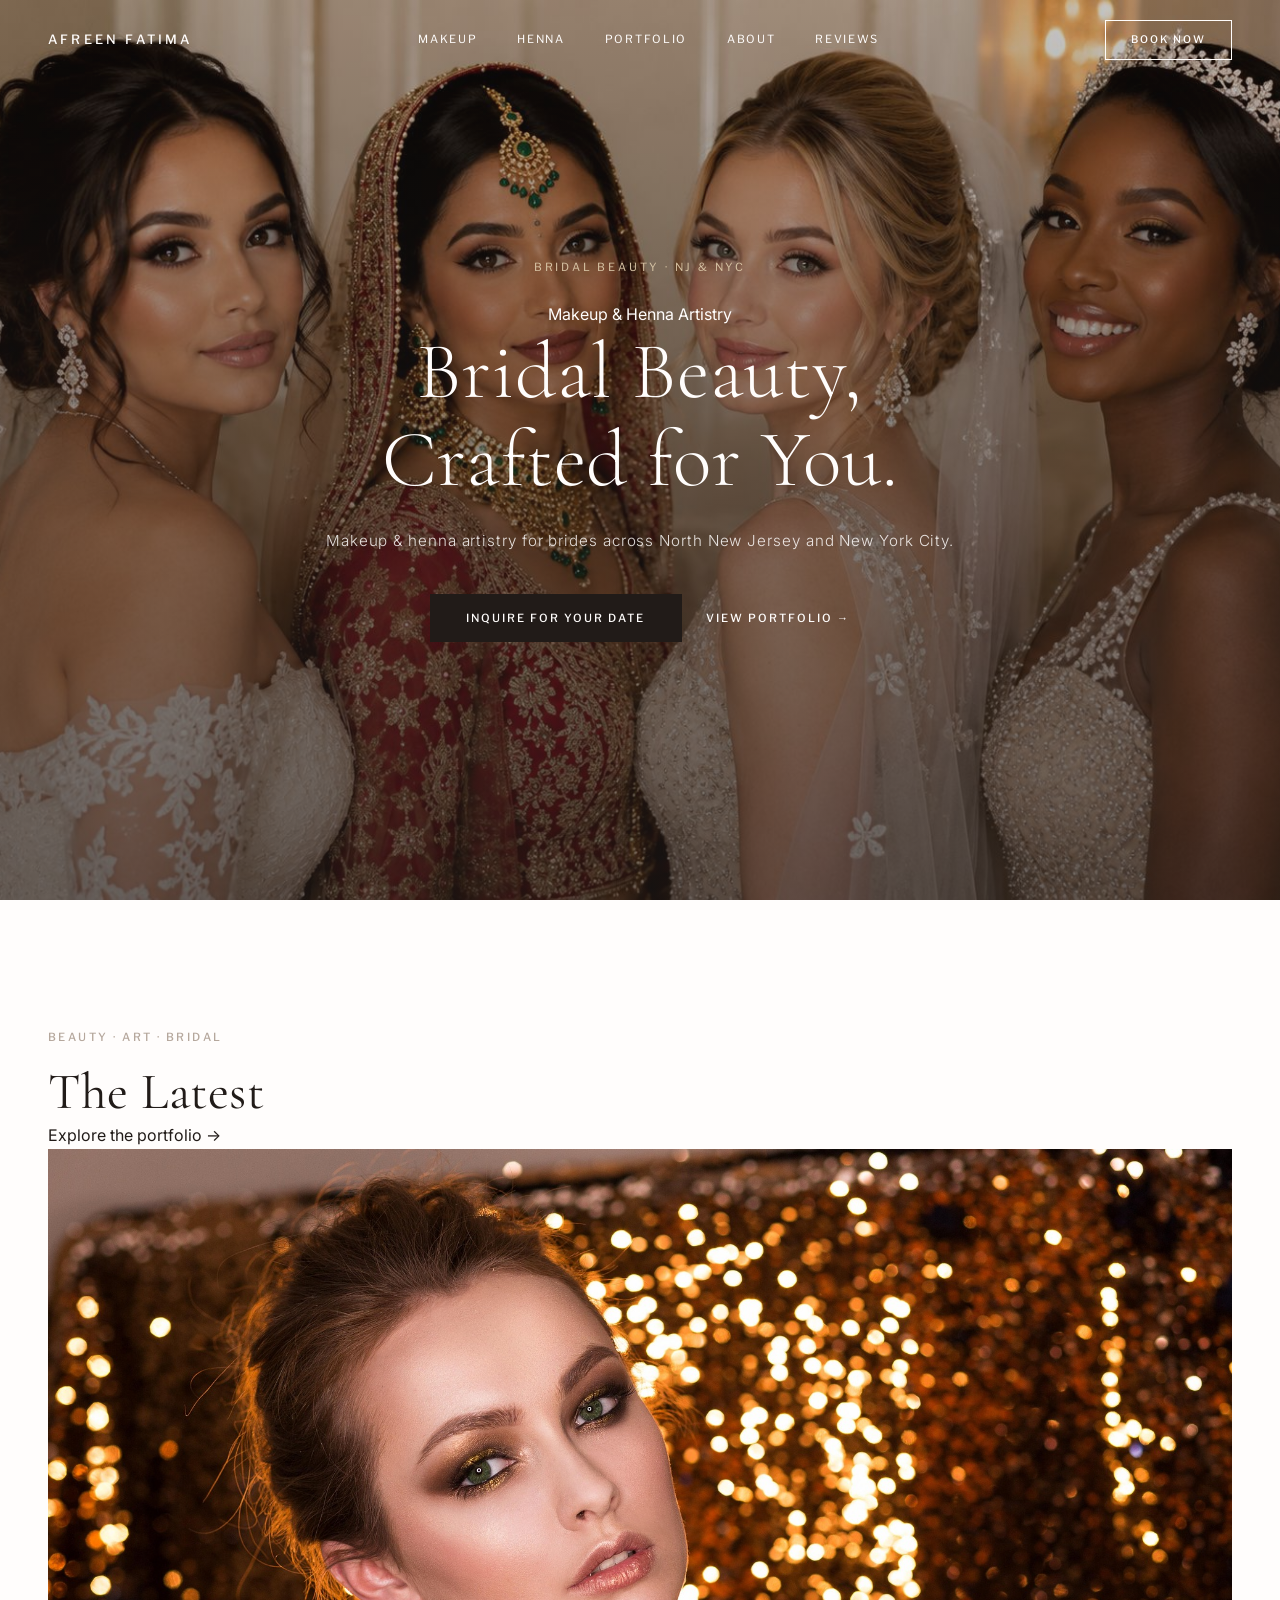
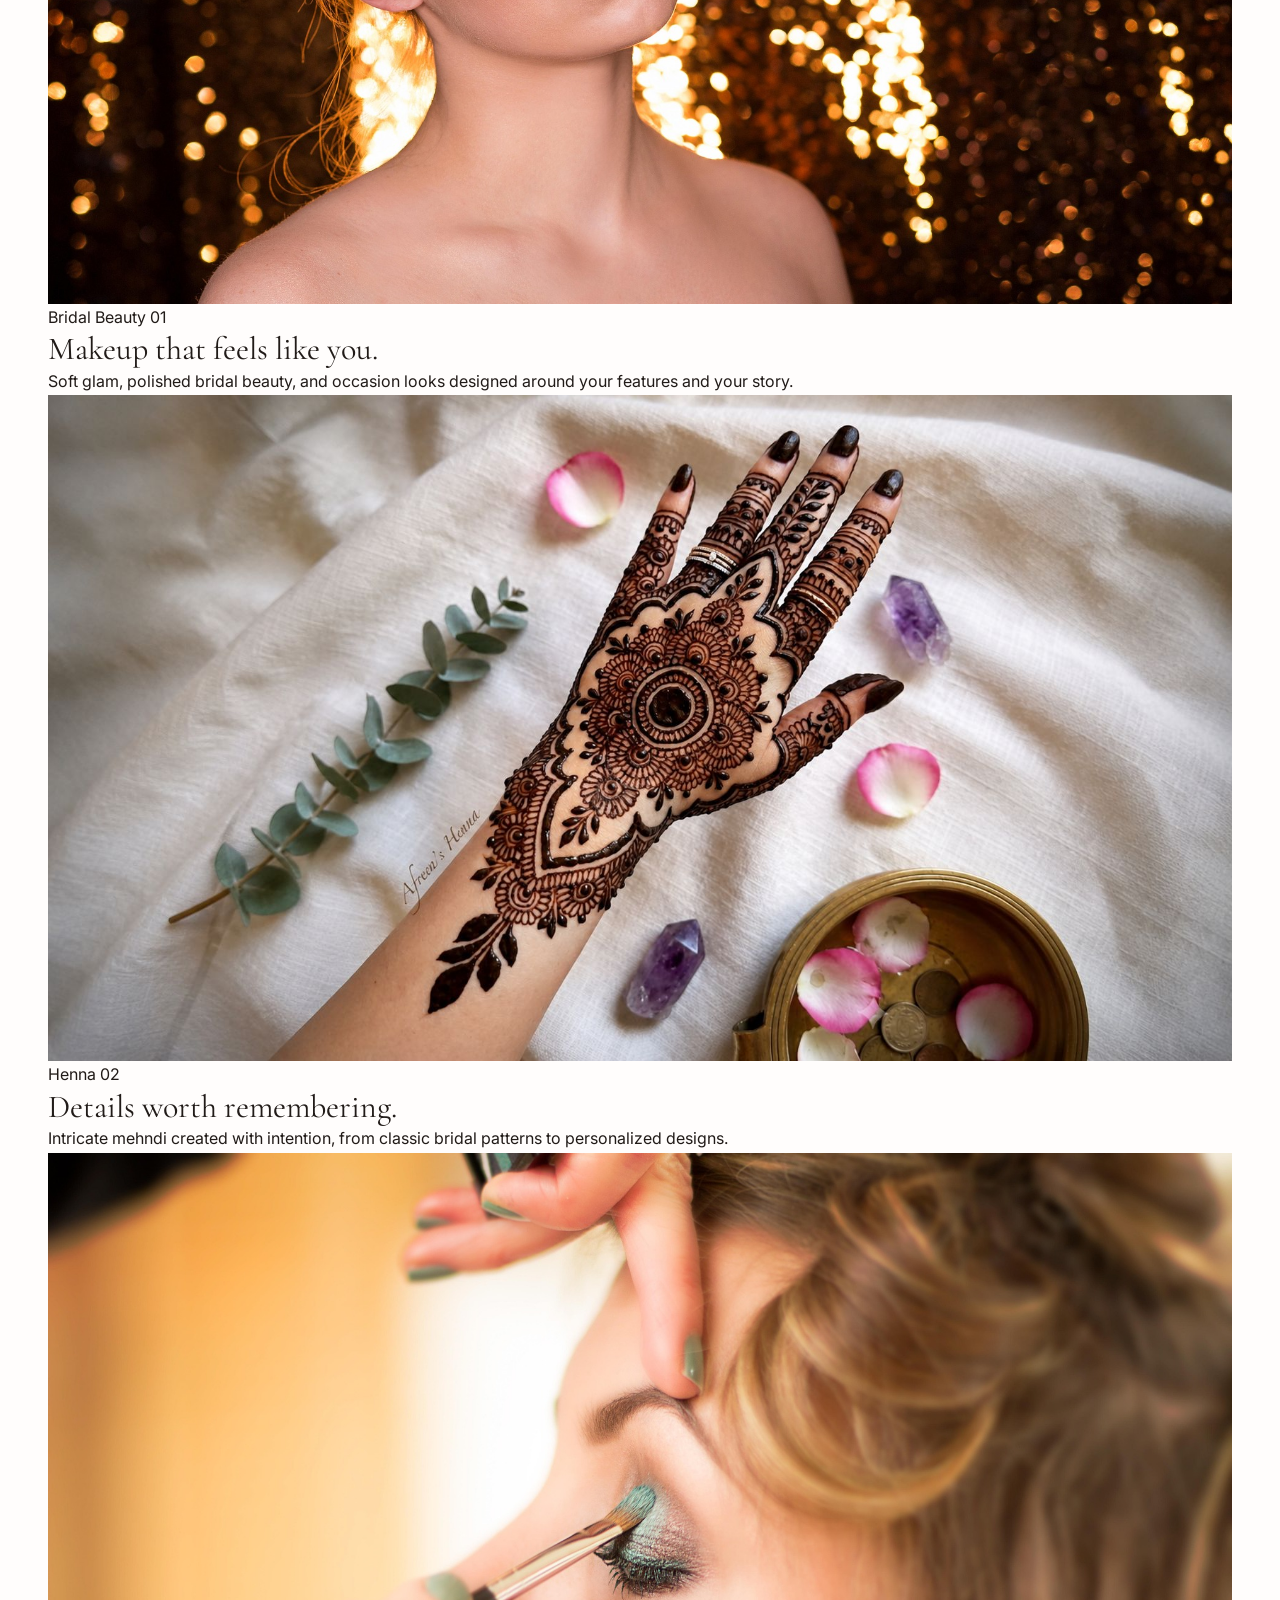
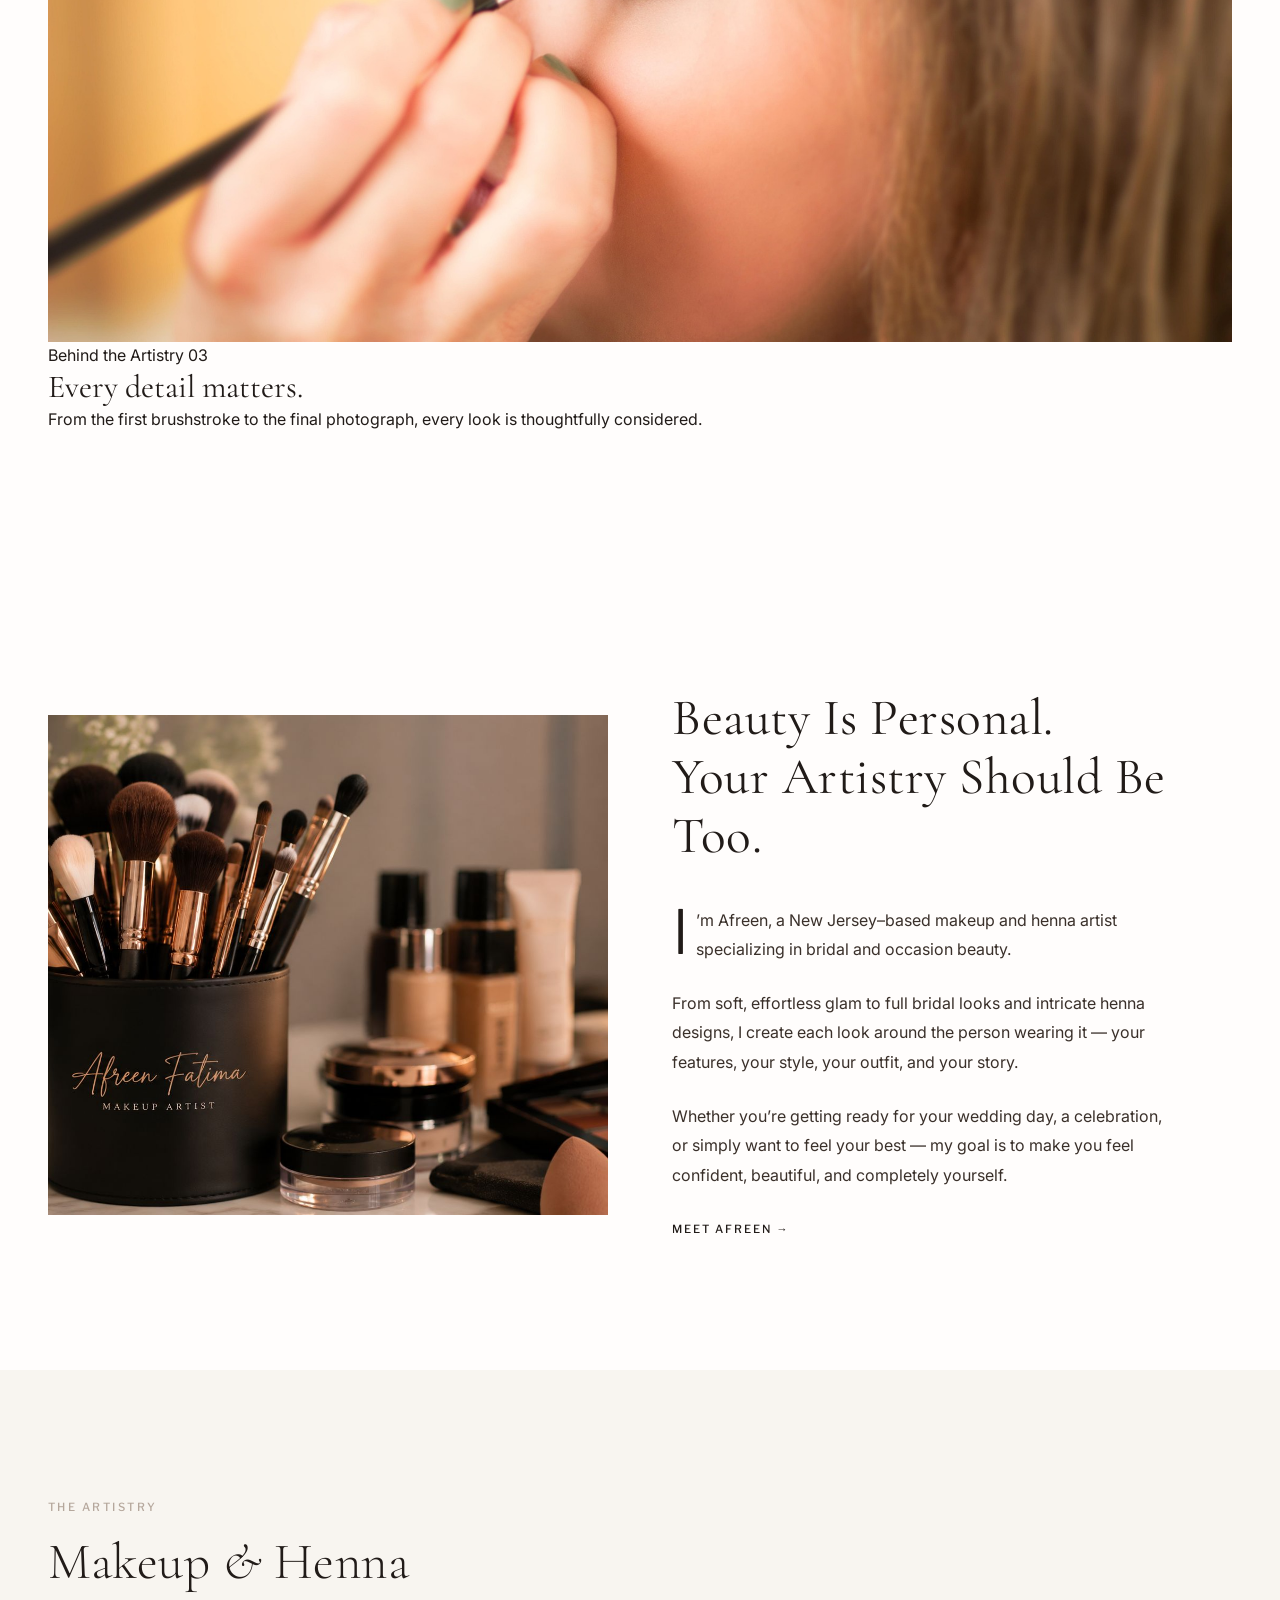
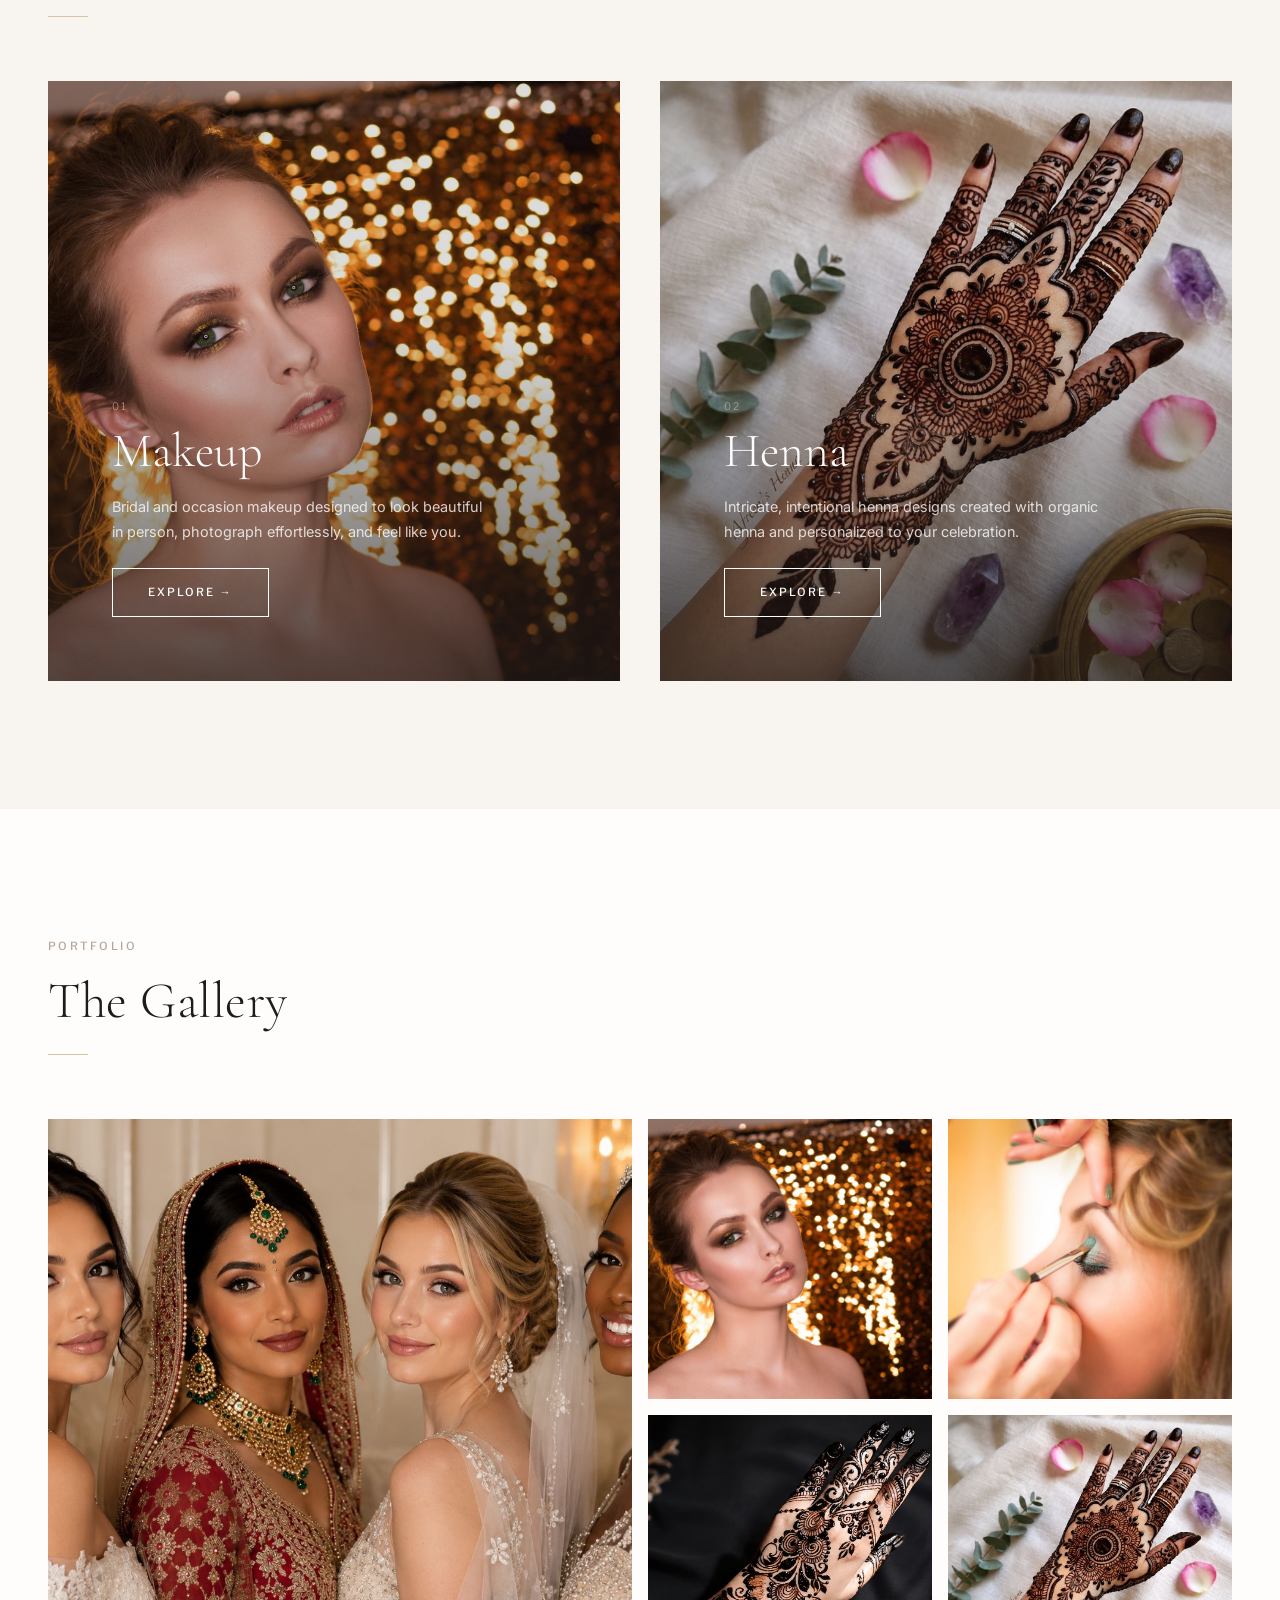
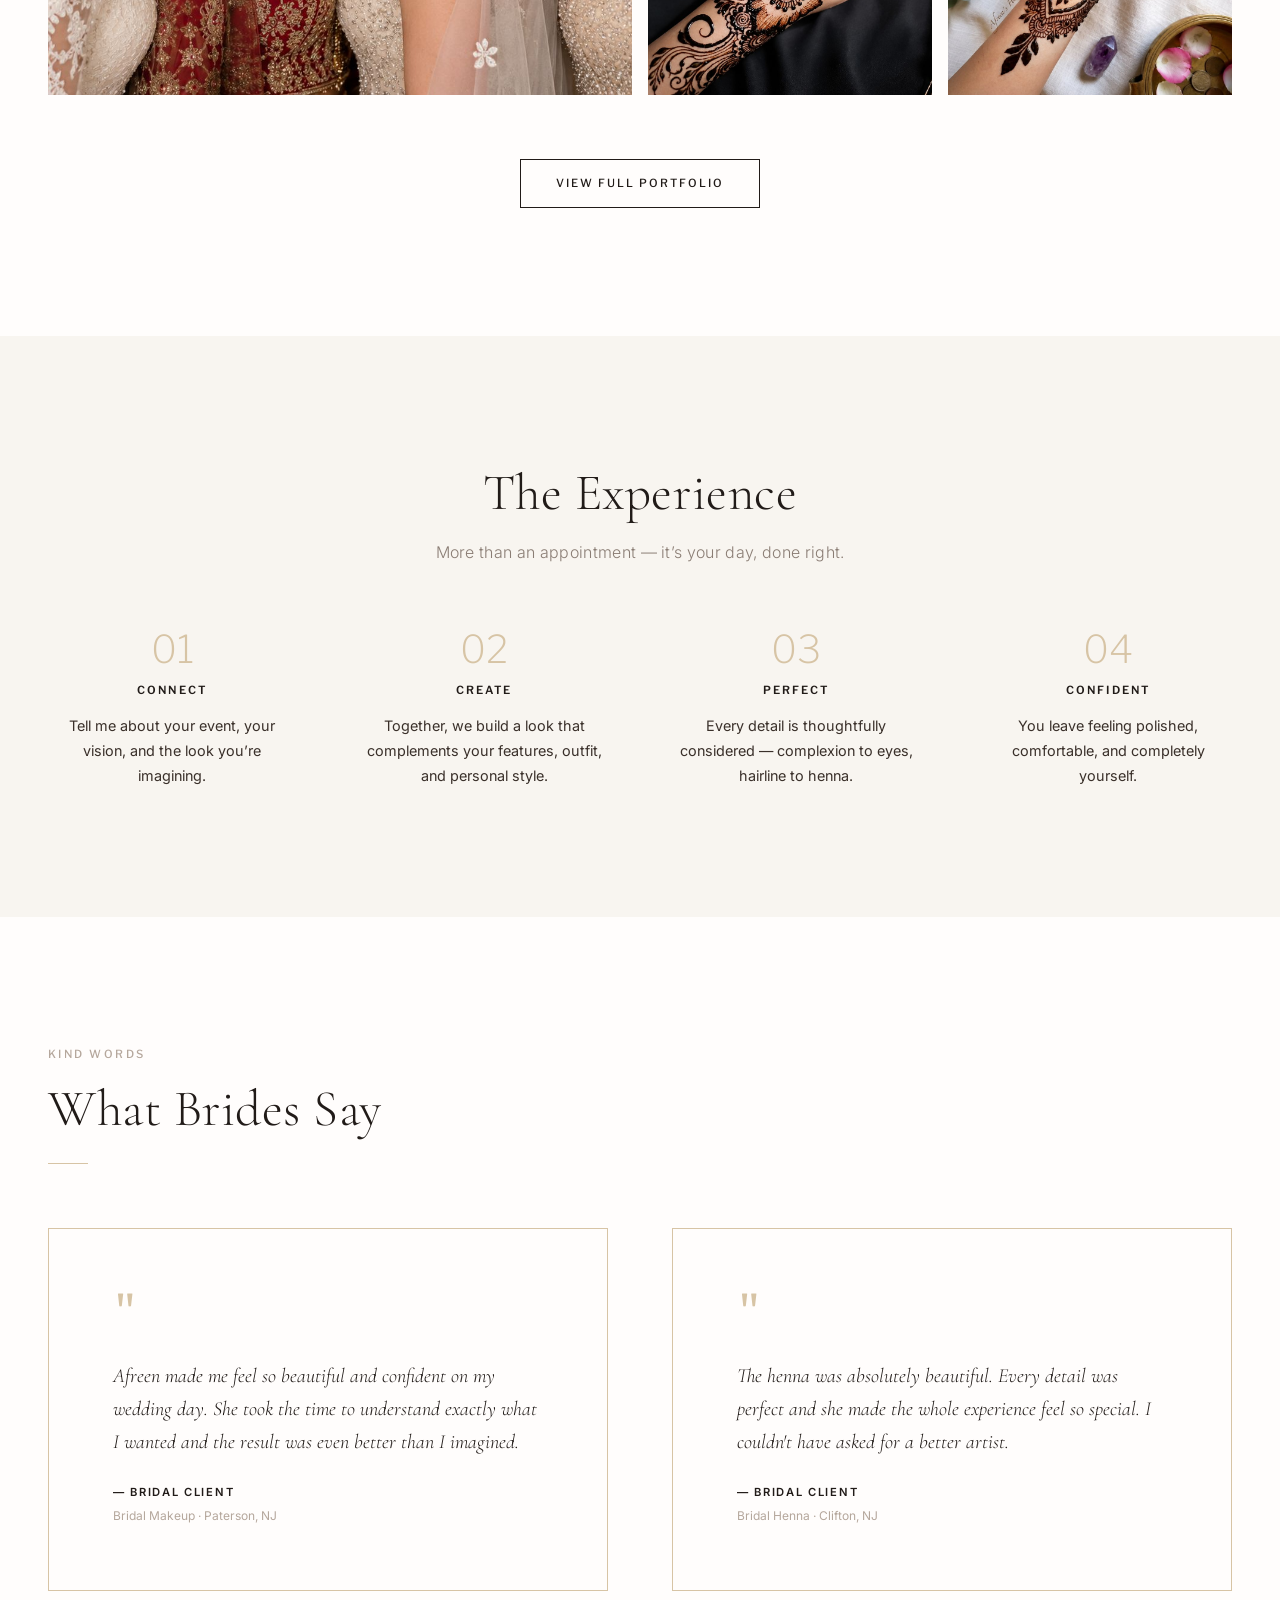
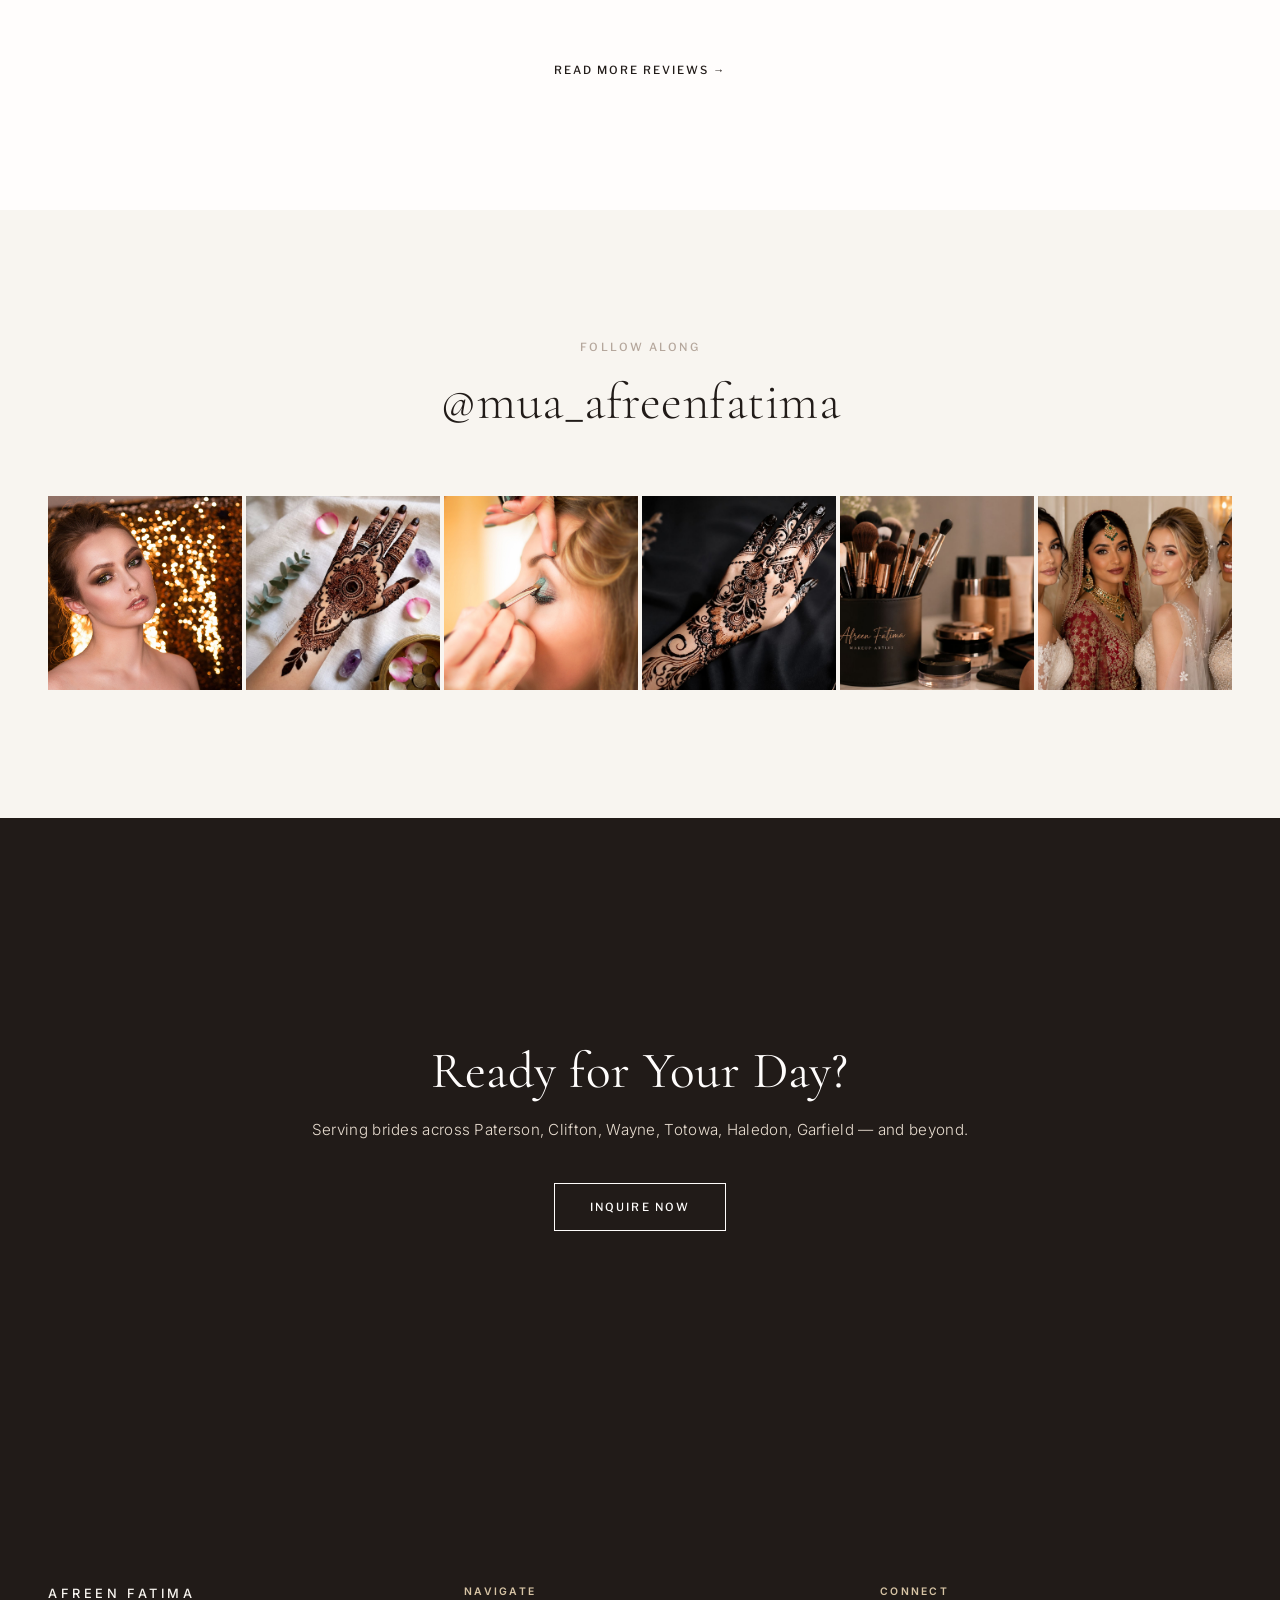
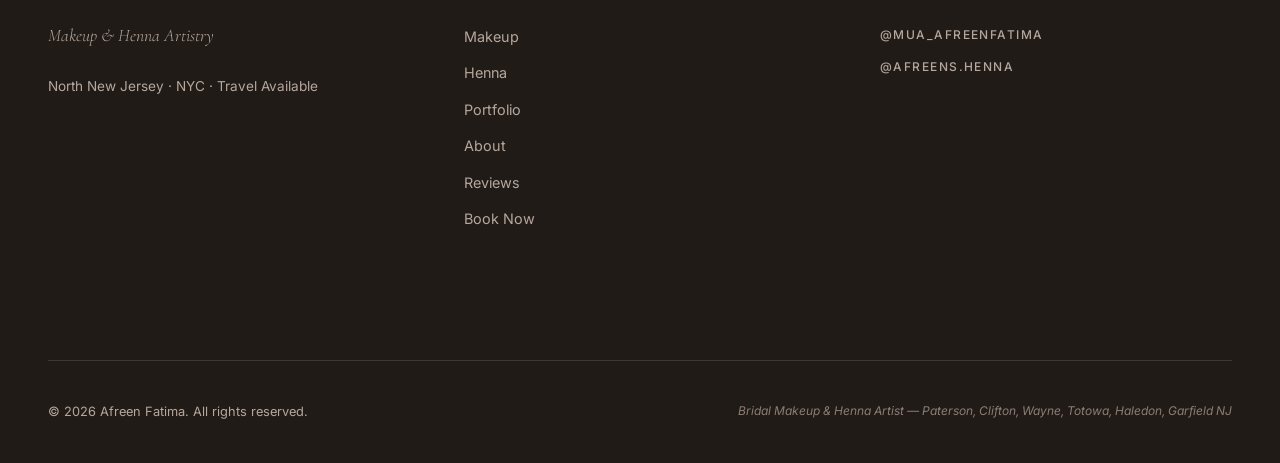
==== commit 6f200e40: "Refactor hero and latest sections with editorial updates" ====
--- a/index.html
+++ b/index.html
@@ -114,9 +114,10 @@
     <!-- ─── HERO ─── -->
     <section class="hero" id="hero">
       <!-- YouTube Video Background -->
-      <div class="hero__video-wrap">
+      <div class="hero__video-wrap" aria-hidden="true">
         <div id="hero-yt-player"></div>
       </div>
+
       <!-- Poster fallback (shown until video plays) -->
       <img
         src="img/makeup/Four diverse brides in elegant bridal makeup and attire.jpg"
@@ -124,15 +125,88 @@
         class="hero__bg hero__poster"
         loading="eager"
       >
+
       <div class="hero__overlay"></div>
 
-      <div class="hero__content">
-        <p class="hero__label">NJ & NYC</p>
-        <h1 class="hero__title"><span class="hero__title-accent">Bridal</span> Beauty,<br>Crafted for You.</h1>
-        <p class="hero__subtitle">Makeup & henna artistry for brides across North New Jersey and New York City.</p>
-        <div class="hero__ctas">
-          <a href="contact.html" class="btn btn--light">Inquire for Your Date</a>
-          <a href="portfolio.html" class="btn btn--text btn--text-light">View Portfolio →</a>
+      <div class="hero__content hero__content--editorial">
+        <p class="hero__label">Bridal Beauty · NJ & NYC</p>
+
+        <div class="hero__story-card">
+          <p class="hero__story-kicker">Makeup & Henna Artistry</p>
+          <h1 class="hero__title">
+            <span class="editorial-initial editorial-initial--hero">B</span>ridal
+            Beauty,<br>
+            Crafted for You.
+          </h1>
+          <p class="hero__subtitle">Makeup & henna artistry for brides across North New Jersey and New York City.</p>
+
+          <div class="hero__ctas">
+            <a href="contact.html" class="btn btn--filled">Inquire for Your Date</a>
+            <a href="portfolio.html" class="btn--text">View Portfolio <span aria-hidden="true">→</span></a>
+          </div>
+        </div>
+      </div>
+    </section>
+
+    <!-- ─── THE LATEST / EDITORIAL FEATURES ─── -->
+    <section class="section latest-section" id="latest">
+      <div class="container">
+        <div class="latest-header reveal">
+          <div>
+            <span class="section-header__kicker">Beauty · Art · Bridal</span>
+            <h2><span class="editorial-initial editorial-initial--heading">T</span>he Latest</h2>
+          </div>
+          <a href="portfolio.html" class="latest-header__link">Explore the portfolio <span aria-hidden="true">→</span></a>
+        </div>
+
+        <div class="latest-grid">
+          <a href="makeup.html" class="latest-card latest-card--feature reveal">
+            <div class="latest-card__image-wrap">
+              <img
+                src="img/makeup/Glamorous makeup look with glowing skin and smoky eye makeup.jpg"
+                alt="Glamorous glowing bridal makeup look by Afreen Fatima"
+                loading="lazy"
+              >
+            </div>
+            <div class="latest-card__meta">
+              <span>Bridal Beauty</span>
+              <span>01</span>
+            </div>
+            <h3>Makeup that feels like you.</h3>
+            <p>Soft glam, polished bridal beauty, and occasion looks designed around your features and your story.</p>
+          </a>
+
+          <a href="henna.html" class="latest-card reveal reveal-delay-1">
+            <div class="latest-card__image-wrap">
+              <img
+                src="img/henna/Elegant Henna Flatlay with WHite BG and Petals and Crystals.jpg"
+                alt="Elegant bridal henna design by Afreen's Henna"
+                loading="lazy"
+              >
+            </div>
+            <div class="latest-card__meta">
+              <span>Henna</span>
+              <span>02</span>
+            </div>
+            <h3>Details worth remembering.</h3>
+            <p>Intricate mehndi created with intention, from classic bridal patterns to personalized designs.</p>
+          </a>
+
+          <a href="about.html" class="latest-card reveal reveal-delay-2">
+            <div class="latest-card__image-wrap">
+              <img
+                src="img/makeup/Makeup artist applying eyeshadow with a brush.jpg"
+                alt="Makeup artist applying eyeshadow during a bridal makeup session"
+                loading="lazy"
+              >
+            </div>
+            <div class="latest-card__meta">
+              <span>Behind the Artistry</span>
+              <span>03</span>
+            </div>
+            <h3>Every detail matters.</h3>
+            <p>From the first brushstroke to the final photograph, every look is thoughtfully considered.</p>
+          </a>
         </div>
       </div>
     </section>
@@ -150,7 +224,7 @@
           </div>
 
           <div class="intro__content reveal-right">
-            <h2>Beauty Is Personal.<br>Your Artistry Should Be Too.</h2>
+            <h2><span class="editorial-initial editorial-initial--heading">B</span>eauty Is Personal.<br>Your Artistry Should Be Too.</h2>
             <p><span class="drop-cap">I</span>’m Afreen, a New Jersey–based makeup and henna artist specializing in bridal and occasion beauty.</p>
             <p>From soft, effortless glam to full bridal looks and intricate henna designs, I create each look around the person wearing it — your features, your style, your outfit, and your story.</p>
             <p>Whether you’re getting ready for your wedding day, a celebration, or simply want to feel your best — my goal is to make you feel confident, beautiful, and completely yourself.</p>
@@ -460,6 +534,7 @@
           disablekb: 1,
           fs: 0,
           playsinline: 1,
+          origin: window.location.origin,
           start: HERO_START,
           loop: 0
         },
@@ -473,6 +548,11 @@
     function onHeroPlayerReady(event) {
       event.target.mute();
       event.target.seekTo(HERO_START, true);
+
+      // YouTube now selects playback quality automatically based on
+      // bandwidth, device and viewport. The IFrame API no longer supports
+      // forcing a quality level, so we optimize the embed instead of using
+      // deprecated quality-forcing calls.
       event.target.playVideo();
     }
 
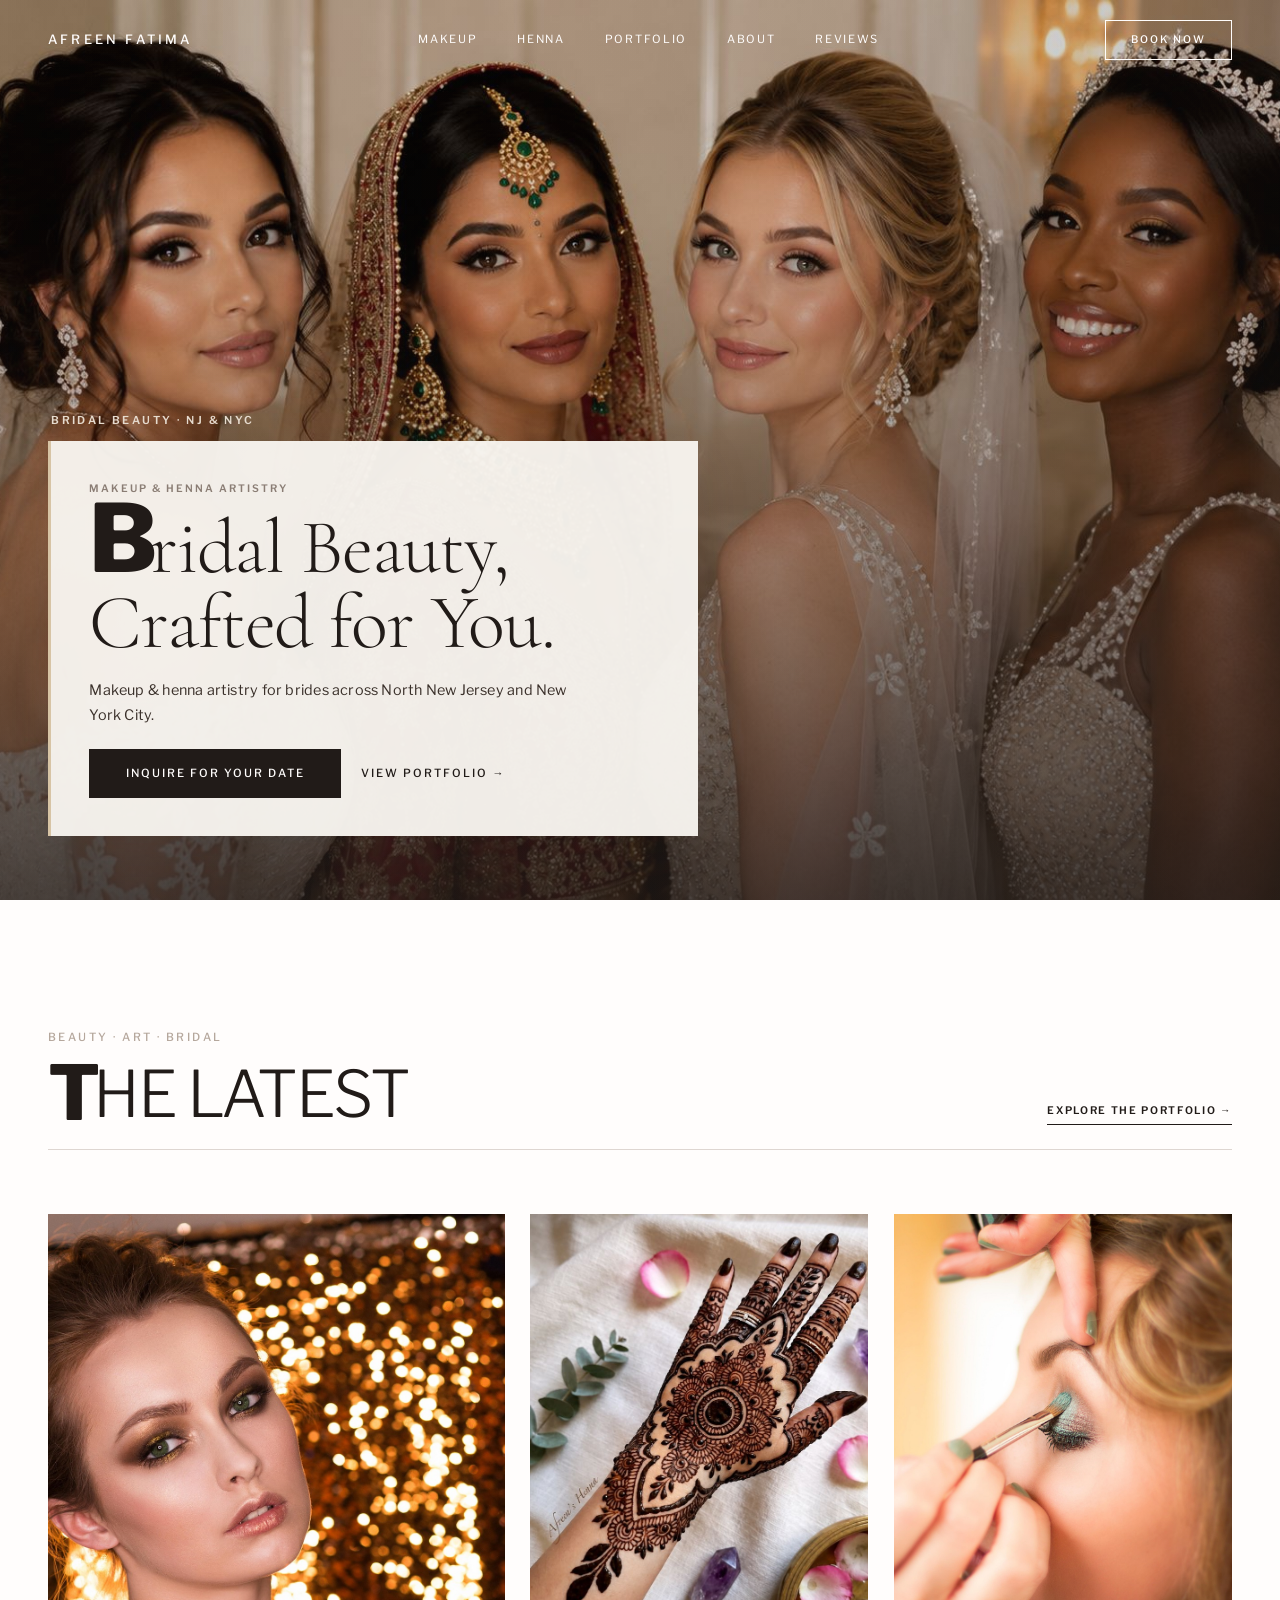
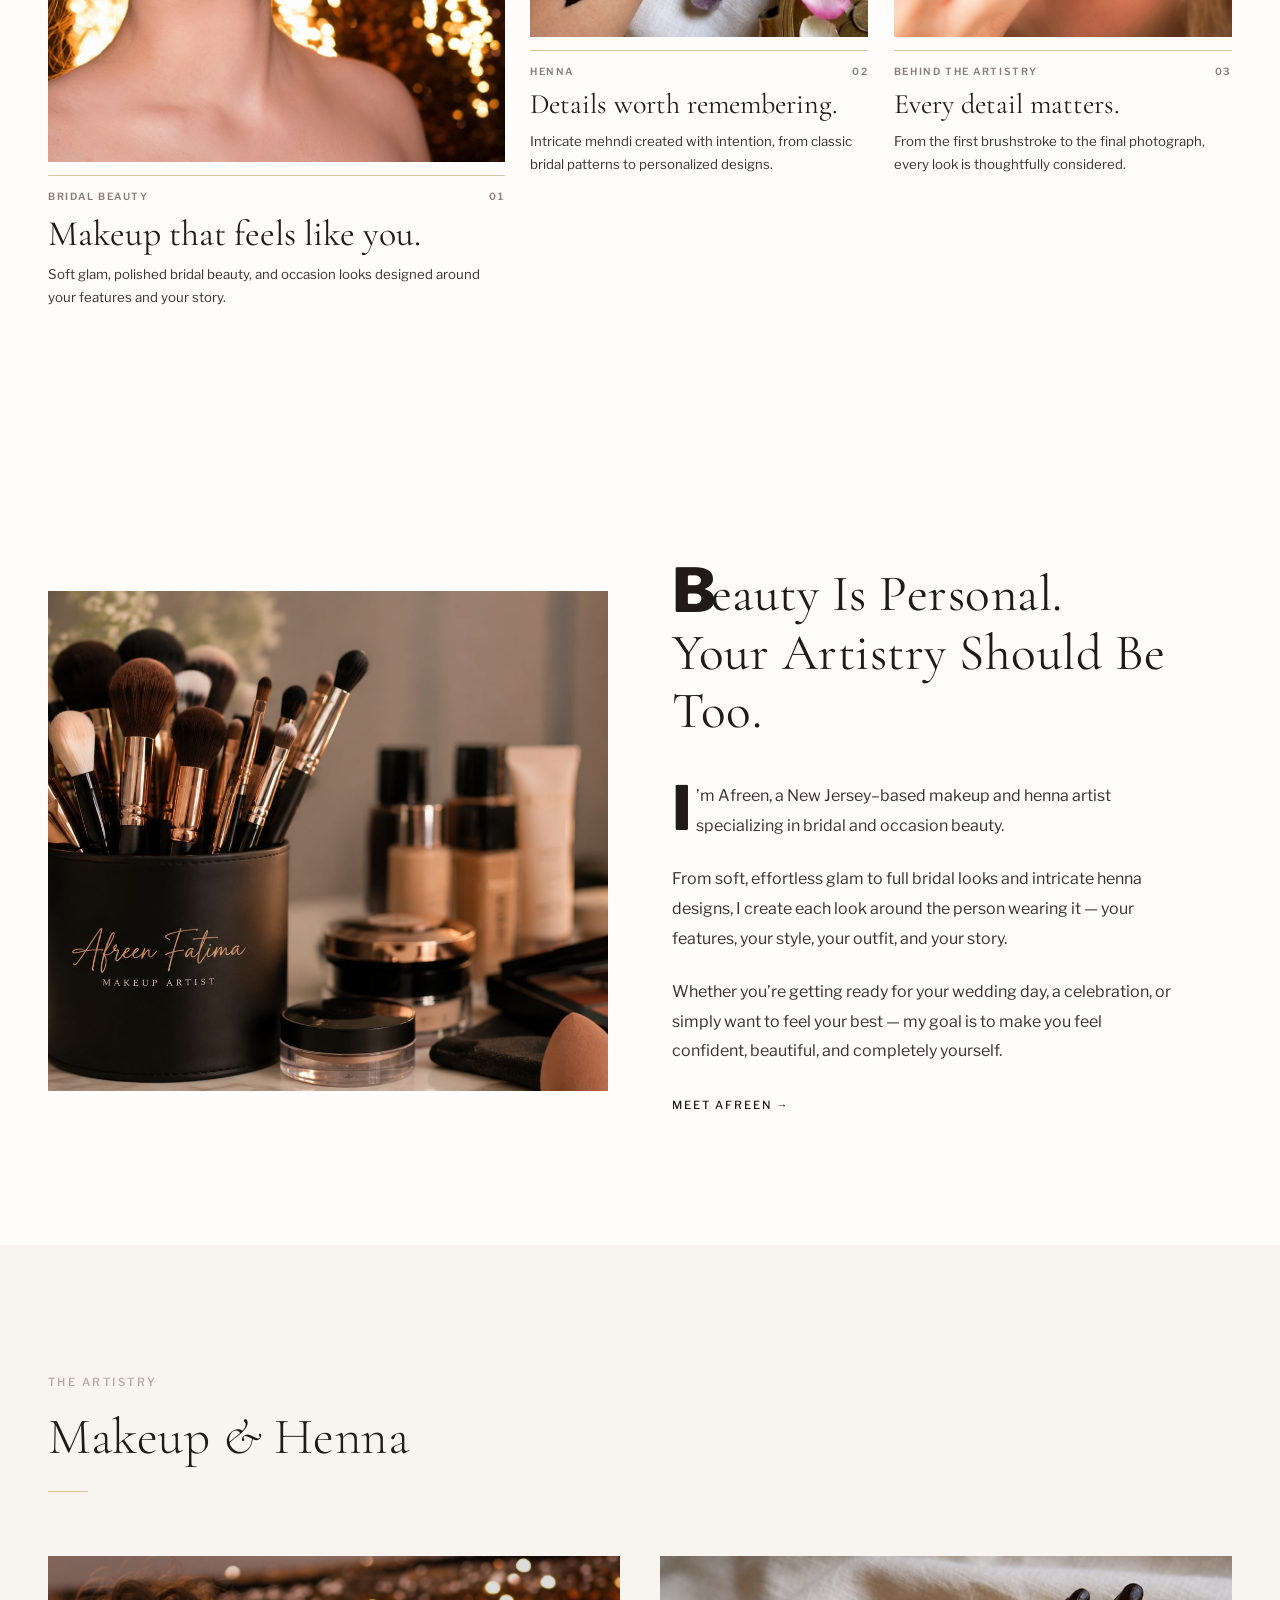
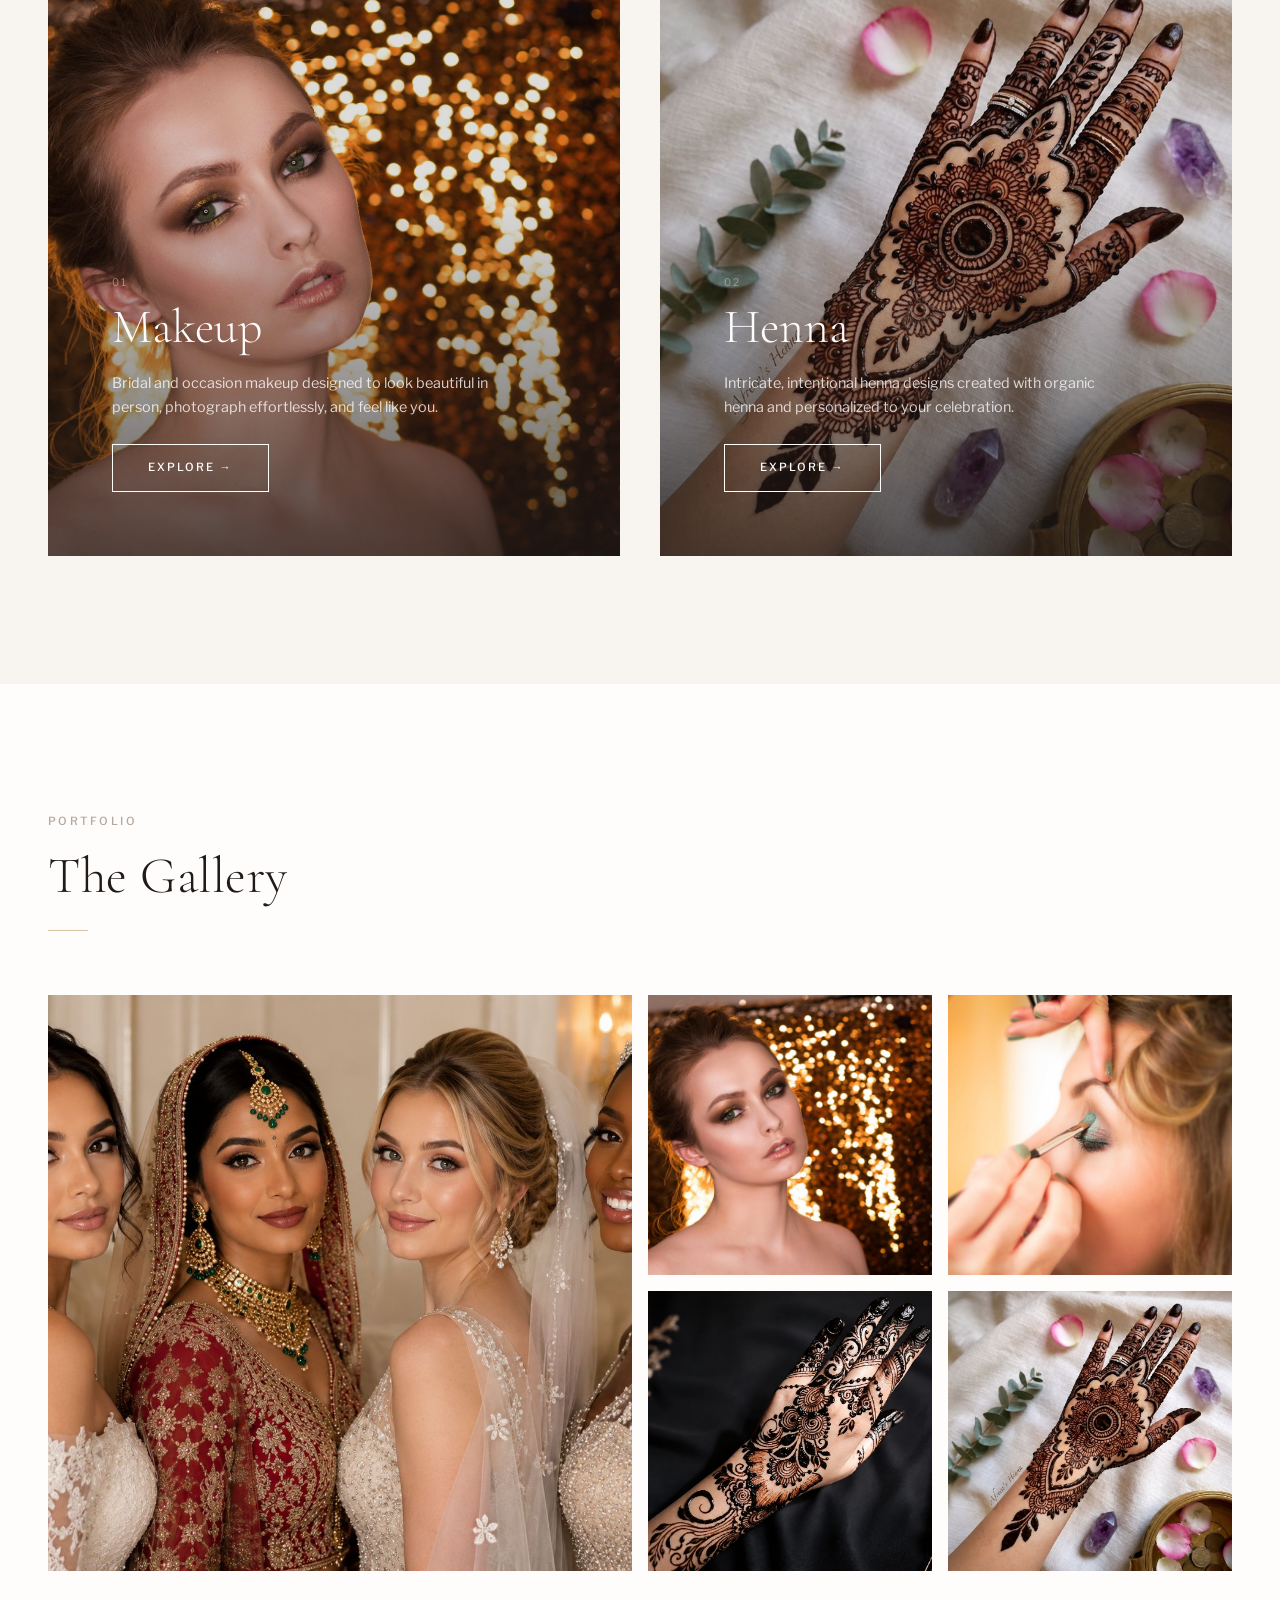
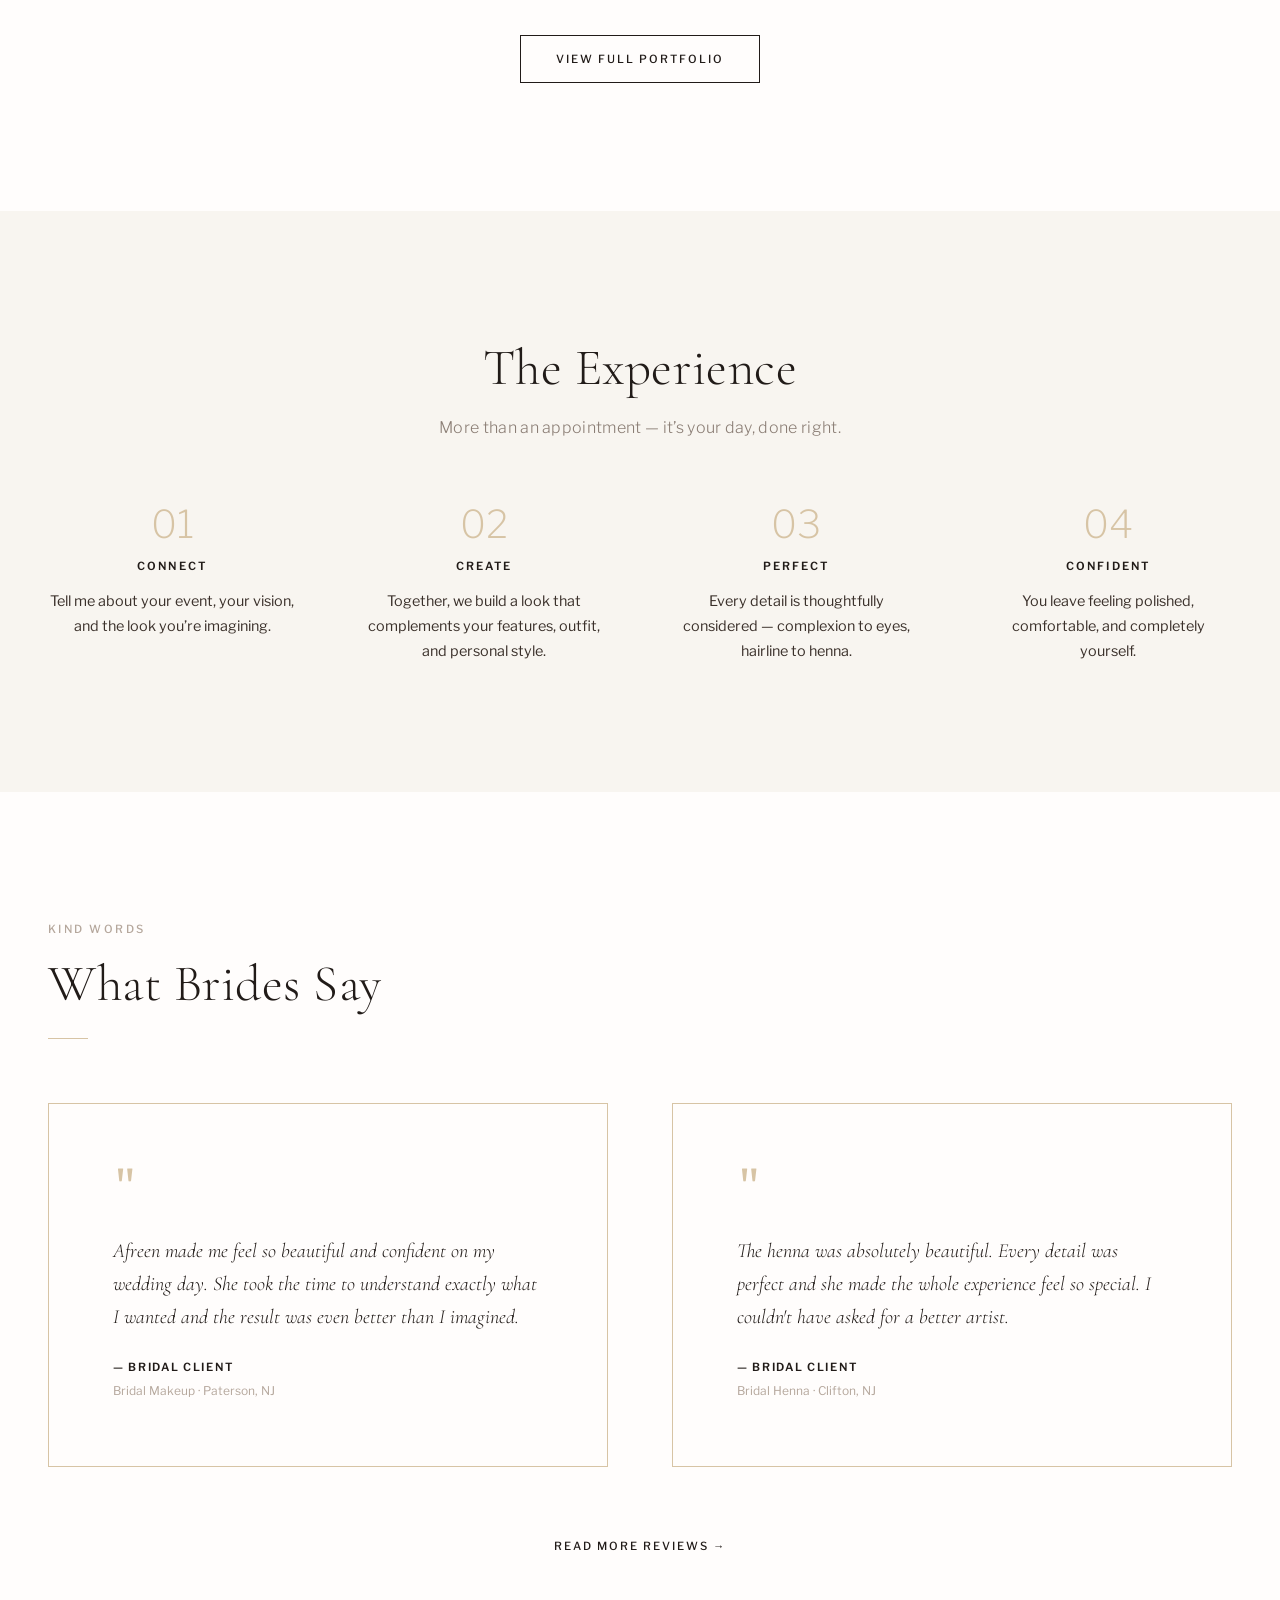
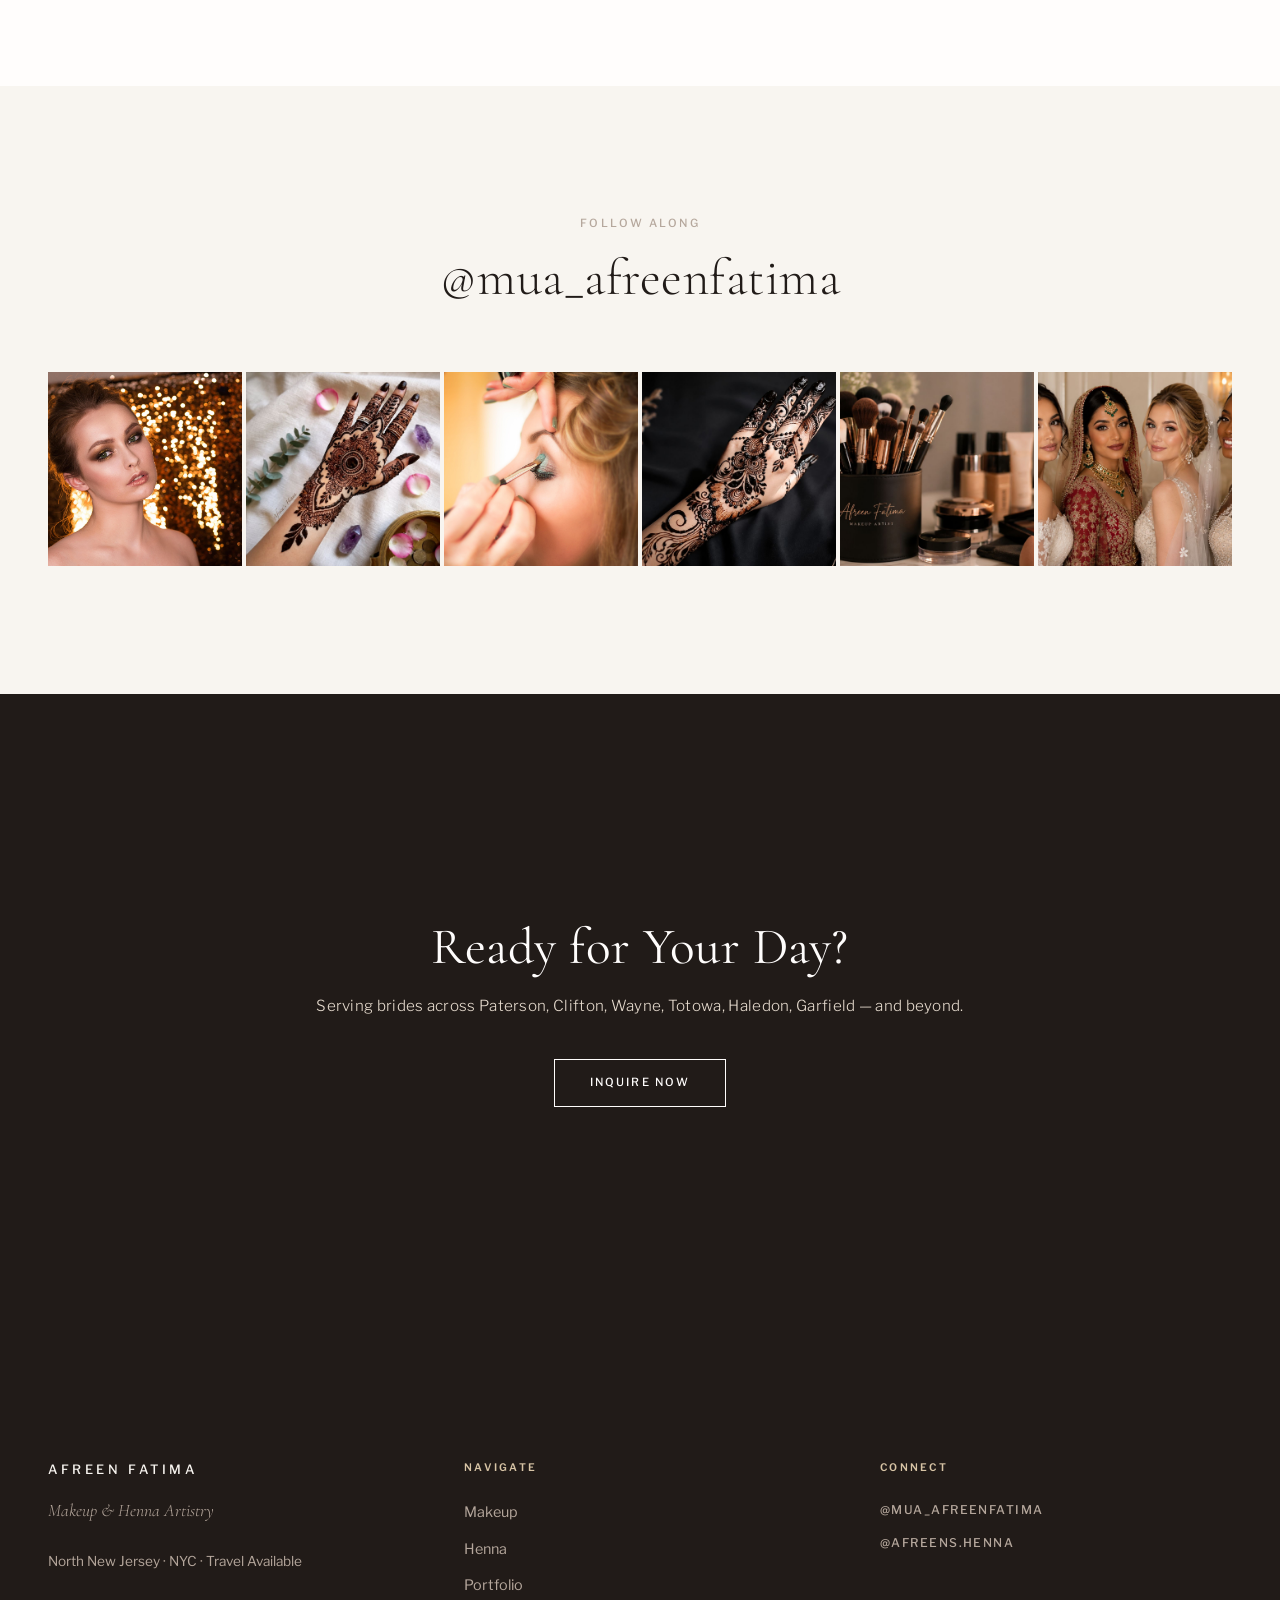
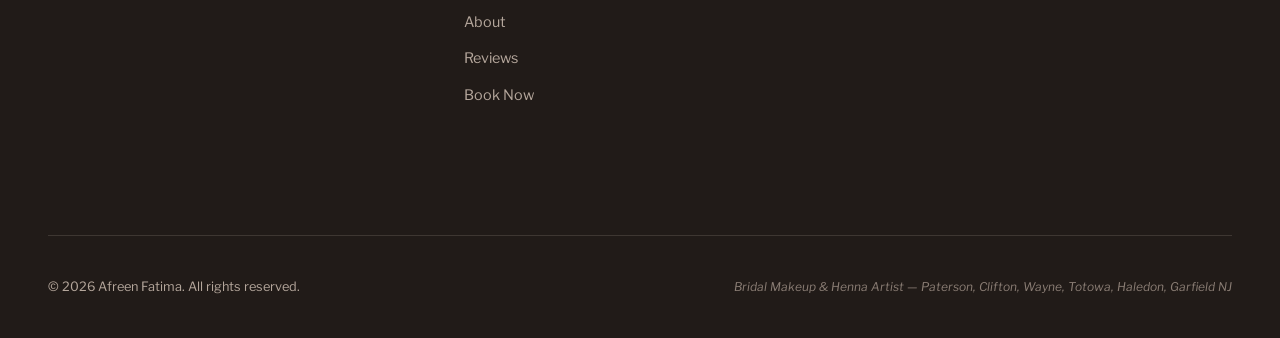
==== commit 708f390e: "Replace YouTube video with native looping video" ====
--- a/index.html
+++ b/index.html
@@ -68,7 +68,7 @@
   <!-- Fonts -->
   <link rel="preconnect" href="https://fonts.googleapis.com">
   <link rel="preconnect" href="https://fonts.gstatic.com" crossorigin>
-  <link href="https://fonts.googleapis.com/css2?family=Libre+Franklin:ital,wght@0,100..900;1,100..900&display=swap" rel="stylesheet">
+  <link href="https://fonts.googleapis.com/css2?family=Cookie&family=Libre+Franklin:ital,wght@0,100..900;1,100..900&family=Send+Flowers&display=swap" rel="stylesheet">
 
   <!-- Styles -->
   <link rel="stylesheet" href="css/style.css">
@@ -113,12 +113,22 @@
 
     <!-- ─── HERO ─── -->
     <section class="hero" id="hero">
-      <!-- YouTube Video Background -->
+      <!-- Native looping hero video -->
       <div class="hero__video-wrap" aria-hidden="true">
-        <div id="hero-yt-player"></div>
-      </div>
-
-      <!-- Poster fallback (shown until video plays) -->
+        <video
+          class="hero__video"
+          autoplay
+          muted
+          loop
+          playsinline
+          preload="auto"
+          poster="img/makeup/Four diverse brides in elegant bridal makeup and attire.jpg"
+        >
+          <source src="img/makeup/0815.mp4" type="video/mp4">
+        </video>
+      </div>
+
+      <!-- Poster fallback -->
       <img
         src="img/makeup/Four diverse brides in elegant bridal makeup and attire.jpg"
         alt="Four beautiful brides showcasing diverse bridal makeup styles — South Asian bridal glam, classic Western bridal beauty, and elegant occasion makeup by Afreen Fatima, bridal makeup artist in Wayne, Totowa, and North NJ"
@@ -506,80 +516,25 @@
   </div>
 
   <script src="js/main.js"></script>
-
-  <!-- YouTube IFrame API for Hero Video Background -->
-  <script>
-    // Load YouTube IFrame API
-    var tag = document.createElement('script');
-    tag.src = 'https://www.youtube.com/iframe_api';
-    var firstScriptTag = document.getElementsByTagName('script')[0];
-    firstScriptTag.parentNode.insertBefore(tag, firstScriptTag);
-
-    var heroPlayer;
-    var HERO_START = 58;  // 0:58
-    var HERO_END = 91;    // 1:31
-    var loopCheckInterval;
-
-    function onYouTubeIframeAPIReady() {
-      heroPlayer = new YT.Player('hero-yt-player', {
-        videoId: '8hDBYQJw-L0',
-        playerVars: {
-          autoplay: 1,
-          mute: 1,
-          controls: 0,
-          showinfo: 0,
-          rel: 0,
-          iv_load_policy: 3,
-          modestbranding: 1,
-          disablekb: 1,
-          fs: 0,
-          playsinline: 1,
-          origin: window.location.origin,
-          start: HERO_START,
-          loop: 0
-        },
-        events: {
-          onReady: onHeroPlayerReady,
-          onStateChange: onHeroPlayerStateChange
-        }
+    <script>
+      // Start the muted native hero video as soon as the browser permits autoplay.
+      document.addEventListener("DOMContentLoaded", function () {
+        const heroVideo = document.querySelector(".hero__video");
+        if (!heroVideo) return;
+
+        heroVideo.muted = true;
+        heroVideo.defaultMuted = true;
+
+        const startVideo = () => {
+          const playPromise = heroVideo.play();
+          if (playPromise && typeof playPromise.catch === "function") {
+            playPromise.catch(() => {});
+          }
+        };
+
+        startVideo();
+        heroVideo.addEventListener("canplay", startVideo, { once: true });
       });
-    }
-
-    function onHeroPlayerReady(event) {
-      event.target.mute();
-      event.target.seekTo(HERO_START, true);
-
-      // YouTube now selects playback quality automatically based on
-      // bandwidth, device and viewport. The IFrame API no longer supports
-      // forcing a quality level, so we optimize the embed instead of using
-      // deprecated quality-forcing calls.
-      event.target.playVideo();
-    }
-
-    function onHeroPlayerStateChange(event) {
-      if (event.data === YT.PlayerState.PLAYING) {
-        // Fade out poster image
-        var poster = document.querySelector('.hero__poster');
-        if (poster) poster.style.opacity = '0';
-
-        // Start loop check
-        clearInterval(loopCheckInterval);
-        loopCheckInterval = setInterval(function() {
-          if (heroPlayer && heroPlayer.getCurrentTime) {
-            var currentTime = heroPlayer.getCurrentTime();
-            if (currentTime >= HERO_END || currentTime < HERO_START) {
-              heroPlayer.seekTo(HERO_START, true);
-            }
-          }
-        }, 200);
-      }
-
-      // If video ends or pauses unexpectedly, restart
-      if (event.data === YT.PlayerState.ENDED) {
-        heroPlayer.seekTo(HERO_START, true);
-        heroPlayer.playVideo();
-      }
-    }
-  </script>
+    </script>
 </body>
 </html>
--- a/css/style.css
+++ b/css/style.css
@@ -4,8 +4,8 @@
    =================================================================== */
 
 /* ───────────────────── Google Fonts ───────────────────── */
-/* Cormorant Garamond & Inter loaded via @import; Libre Franklin loaded via <link> in HTML */
-@import url('https://fonts.googleapis.com/css2?family=Cormorant+Garamond:ital,wght@0,300;0,400;0,500;0,600;0,700;1,300;1,400;1,500&family=Inter:wght@300;400;500;600&display=swap');
+/* Cormorant Garamond loaded via @import; Libre Franklin loaded via <link> in HTML */
+@import url('https://fonts.googleapis.com/css2?family=Cormorant+Garamond:ital,wght@0,300;0,400;0,500;0,600;0,700;1,300;1,400;1,500&display=swap');
 
 /* ───────────────────── CSS Custom Properties ───────────────────── */
 :root {
@@ -23,8 +23,8 @@
 
   /* Typography */
   --font-heading: 'Cormorant Garamond', 'Georgia', serif;
-  --font-body: 'Inter', 'Helvetica Neue', sans-serif;
-  --font-accent: 'Libre Franklin', 'Helvetica Neue', sans-serif;
+  --font-body: 'Libre Franklin', 'Helvetica Neue', Arial, sans-serif;
+  --font-accent: 'Libre Franklin', 'Helvetica Neue', Arial, sans-serif;
 
   /* Spacing */
   --space-xs: 0.5rem;
@@ -155,11 +155,11 @@
   color: var(--color-taupe-dark);
 }
 
-/* ───────────────────── Drop Cap & Libre Franklin Accents ───────────────────── */
+/* ───────────────────── Drop Cap & Libre Franklin Editorial Accents ───────────────────── */
 .drop-cap {
   font-family: var(--font-accent);
   font-optical-sizing: auto;
-  font-weight: 300;
+  font-weight: 800;
   font-style: normal;
   float: left;
   font-size: 3.8rem;
@@ -167,6 +167,31 @@
   padding-right: 0.12em;
   padding-top: 0.06em;
   color: var(--color-espresso);
+  letter-spacing: -0.05em;
+}
+
+.editorial-initial {
+  font-family: var(--font-accent);
+  font-optical-sizing: auto;
+  font-weight: 800;
+  font-style: normal;
+  letter-spacing: -0.06em;
+  color: var(--color-espresso);
+}
+
+.editorial-initial--hero {
+  color: inherit;
+  font-size: 1.22em;
+  line-height: 0;
+  margin-right: -0.02em;
+}
+
+.editorial-initial--heading {
+  display: inline-block;
+  font-size: 1.18em;
+  line-height: 0.8;
+  margin-right: -0.03em;
+  vertical-align: -0.04em;
 }
 
 /* ───────────────────── Editorial Section Headers ───────────────────── */
@@ -584,52 +609,50 @@
 /* ───────────────────── Hero Section ───────────────────── */
 .hero {
   position: relative;
-  height: 100vh;
-  min-height: 600px;
+  height: 100svh;
+  min-height: 650px;
   max-height: 1000px;
   display: flex;
-  align-items: center;
-  justify-content: center;
-  text-align: center;
+  align-items: flex-end;
+  justify-content: flex-start;
   overflow: hidden;
+  isolation: isolate;
+  background: var(--color-espresso);
 }
 
 .hero__bg {
   position: absolute;
-  top: 0;
-  left: 0;
+  inset: 0;
   width: 100%;
   height: 100%;
   object-fit: cover;
-  object-position: center 20%;
+  object-position: center 25%;
   z-index: 0;
 }
 
-/* YouTube video background */
 .hero__video-wrap {
   position: absolute;
-  top: 0;
-  left: 0;
-  width: 100%;
-  height: 100%;
+  inset: 0;
   overflow: hidden;
   z-index: 0;
   pointer-events: none;
+  background: var(--color-espresso);
 }
 
 .hero__video-wrap iframe {
   position: absolute;
   top: 50%;
   left: 50%;
-  width: 300%;
-  height: 300%;
+  width: 177.78vh;
+  height: 100vh;
   min-width: 100%;
   min-height: 100%;
-  transform: translate(-50%, -50%);
+  transform: translate(-50%, -50%) scale(1.03);
+  transform-origin: center;
   border: 0;
-}
-
-/* Poster image fades out when video starts */
+  pointer-events: none;
+}
+
 .hero__poster {
   z-index: 1;
   transition: opacity 1.2s ease;
@@ -637,71 +660,121 @@
 
 .hero__overlay {
   position: absolute;
-  top: 0;
-  left: 0;
-  width: 100%;
-  height: 100%;
-  background: linear-gradient(
-    to bottom,
-    rgba(33, 27, 24, 0.25) 0%,
-    rgba(33, 27, 24, 0.50) 50%,
-    rgba(33, 27, 24, 0.65) 100%
-  );
+  inset: 0;
+  background:
+    linear-gradient(
+      to right,
+      rgba(33, 27, 24, 0.10) 0%,
+      rgba(33, 27, 24, 0.08) 45%,
+      rgba(33, 27, 24, 0.22) 100%
+    ),
+    linear-gradient(
+      to top,
+      rgba(33, 27, 24, 0.78) 0%,
+      rgba(33, 27, 24, 0.28) 42%,
+      rgba(33, 27, 24, 0.05) 75%
+    );
   z-index: 1;
 }
 
 .hero__content {
   position: relative;
   z-index: 2;
+  width: 100%;
+  max-width: var(--max-width);
+  margin: 0 auto;
+  padding: 0 clamp(1.25rem, 4vw, 3rem) clamp(2rem, 5vw, 5rem);
   color: var(--color-warm-white);
-  max-width: 800px;
-  padding: 0 var(--space-md);
+}
+
+.hero__content--editorial {
+  display: flex;
+  flex-direction: column;
+  align-items: flex-start;
 }
 
 .hero__label {
   font-family: var(--font-accent);
   font-optical-sizing: auto;
-  font-size: 0.7rem;
-  font-weight: 400;
+  font-size: 0.68rem;
+  font-weight: 600;
   font-style: normal;
-  letter-spacing: 0.25em;
+  letter-spacing: 0.22em;
   text-transform: uppercase;
-  color: var(--color-champagne);
-  margin-bottom: var(--space-md);
+  color: var(--color-champagne-light);
+  margin: 0 0 0.75rem 0.2rem;
+}
+
+.hero__story-card {
+  width: min(650px, 100%);
+  padding: clamp(1.5rem, 3vw, 2.5rem);
+  background: rgba(248, 245, 240, 0.96);
+  color: var(--color-espresso);
+  border-left: 3px solid var(--color-champagne);
+  box-shadow: 0 18px 50px rgba(33, 27, 24, 0.14);
+}
+
+.hero__story-kicker {
+  font-family: var(--font-accent);
+  font-size: 0.64rem;
+  font-weight: 600;
+  letter-spacing: 0.2em;
+  text-transform: uppercase;
+  color: var(--color-taupe-dark);
+  margin-bottom: 0.8rem;
 }
 
 .hero__title {
   font-family: var(--font-heading);
-  font-size: clamp(2.8rem, 7vw, 5rem);
+  font-size: clamp(3rem, 6vw, 5.5rem);
   font-weight: 300;
-  line-height: 1.1;
-  color: var(--color-warm-white);
-  margin-bottom: var(--space-md);
+  line-height: 0.98;
+  letter-spacing: -0.015em;
+  color: var(--color-espresso);
+  margin-bottom: 1.1rem;
 }
 
 .hero__title-accent {
   font-family: var(--font-accent);
   font-optical-sizing: auto;
-  font-weight: 200;
-  font-style: italic;
-  letter-spacing: 0.02em;
+  font-weight: 800;
+  font-style: normal;
+  letter-spacing: -0.05em;
 }
 
 .hero__subtitle {
+  max-width: 500px;
   font-family: var(--font-body);
-  font-size: 0.95rem;
-  font-weight: 300;
-  letter-spacing: 0.06em;
-  color: rgba(255, 253, 252, 0.85);
-  margin-bottom: var(--space-lg);
+  font-size: 0.9rem;
+  font-weight: 400;
+  line-height: 1.7;
+  letter-spacing: 0.015em;
+  color: var(--color-espresso-light);
+  margin-bottom: 1.4rem;
 }
 
 .hero__ctas {
   display: flex;
   align-items: center;
-  justify-content: center;
-  gap: var(--space-md);
+  justify-content: flex-start;
+  gap: 1.25rem;
   flex-wrap: wrap;
+}
+
+.hero__story-card .btn--filled {
+  border-color: var(--color-espresso);
+}
+
+.hero__story-card .btn--text {
+  color: var(--color-espresso);
+}
+
+.hero__story-card .btn--text::after {
+  background-color: var(--color-espresso);
+}
+
+.hero__story-card .btn--text:hover {
+  color: var(--color-espresso);
 }
 
 /* Page Hero (shorter, for inner pages) */
@@ -713,6 +786,119 @@
 
 .hero--page .hero__title {
   font-size: clamp(2.2rem, 5.5vw, 4rem);
+}
+
+/* ───────────────────── The Latest / Editorial Cards ───────────────────── */
+.latest-section {
+  background: var(--color-warm-white);
+}
+
+.latest-header {
+  display: flex;
+  align-items: flex-end;
+  justify-content: space-between;
+  gap: var(--space-lg);
+  margin-bottom: var(--space-xl);
+  padding-bottom: var(--space-md);
+  border-bottom: 1px solid rgba(181, 167, 156, 0.45);
+}
+
+.latest-header h2 {
+  font-family: var(--font-accent);
+  font-size: clamp(2.4rem, 5vw, 4.5rem);
+  font-weight: 300;
+  line-height: 0.95;
+  letter-spacing: -0.04em;
+  text-transform: uppercase;
+}
+
+.latest-header__link {
+  font-family: var(--font-accent);
+  font-size: 0.65rem;
+  font-weight: 600;
+  letter-spacing: 0.16em;
+  text-transform: uppercase;
+  white-space: nowrap;
+  padding-bottom: 0.25rem;
+  border-bottom: 1px solid var(--color-espresso);
+}
+
+.latest-header__link:hover {
+  opacity: 0.6;
+}
+
+.latest-grid {
+  display: grid;
+  grid-template-columns: 1.35fr 1fr 1fr;
+  gap: clamp(1rem, 2vw, 2rem);
+  align-items: start;
+}
+
+.latest-card {
+  display: block;
+  color: var(--color-espresso);
+}
+
+.latest-card__image-wrap {
+  overflow: hidden;
+  aspect-ratio: 4 / 5;
+  background: var(--color-ivory);
+}
+
+.latest-card--feature .latest-card__image-wrap {
+  aspect-ratio: 5 / 6;
+}
+
+.latest-card__image-wrap img {
+  width: 100%;
+  height: 100%;
+  object-fit: cover;
+  transition: transform 0.8s cubic-bezier(0.22, 1, 0.36, 1);
+}
+
+.latest-card:hover .latest-card__image-wrap img {
+  transform: scale(1.035);
+}
+
+.latest-card__meta {
+  display: flex;
+  align-items: center;
+  justify-content: space-between;
+  gap: 1rem;
+  margin-top: 0.85rem;
+  padding-top: 0.75rem;
+  border-top: 1px solid var(--color-champagne);
+  font-family: var(--font-accent);
+  font-size: 0.62rem;
+  font-weight: 600;
+  letter-spacing: 0.16em;
+  text-transform: uppercase;
+  color: var(--color-taupe-dark);
+}
+
+.latest-card h3 {
+  font-family: var(--font-heading);
+  font-size: clamp(1.7rem, 2.8vw, 2.6rem);
+  font-weight: 400;
+  line-height: 1.05;
+  margin-top: 0.65rem;
+  transition: color var(--transition-base);
+}
+
+.latest-card:not(.latest-card--feature) h3 {
+  font-size: clamp(1.45rem, 2.2vw, 2rem);
+}
+
+.latest-card:hover h3 {
+  color: var(--color-taupe-dark);
+}
+
+.latest-card p {
+  max-width: 440px;
+  margin-top: 0.65rem;
+  font-size: 0.83rem;
+  line-height: 1.7;
+  color: var(--color-espresso-light);
 }
 
 /* ───────────────────── Intro / Meet Afreen Section ───────────────────── */
@@ -1669,6 +1855,112 @@
   }
 }
 
+/* ───────────────────── Editorial Responsive Overrides ───────────────────── */
+@media (max-width: 768px) {
+  .hero {
+    height: 88svh;
+    min-height: 600px;
+    align-items: flex-end;
+  }
+
+  .hero__video-wrap iframe {
+    width: 177.78vh;
+    height: 100vh;
+    min-width: 177.78vh;
+    min-height: 100%;
+  }
+
+  .hero__content {
+    padding-bottom: 1.5rem;
+  }
+
+  .hero__label {
+    margin-bottom: 0.55rem;
+  }
+
+  .hero__story-card {
+    width: 100%;
+    padding: 1.35rem;
+    border-left-width: 2px;
+  }
+
+  .hero__title {
+    font-size: clamp(2.7rem, 12vw, 4rem);
+  }
+
+  .hero__subtitle {
+    font-size: 0.82rem;
+    line-height: 1.6;
+  }
+
+  .hero__ctas {
+    gap: 0.9rem;
+  }
+
+  .latest-header {
+    align-items: flex-start;
+    flex-direction: column;
+    margin-bottom: var(--space-lg);
+  }
+
+  .latest-header__link {
+    align-self: flex-start;
+  }
+
+  .latest-grid {
+    grid-template-columns: 1fr 1fr;
+    gap: 1rem;
+  }
+
+  .latest-card--feature {
+    grid-column: 1 / -1;
+  }
+
+  .latest-card--feature .latest-card__image-wrap {
+    aspect-ratio: 16 / 10;
+  }
+
+  .latest-card__image-wrap {
+    aspect-ratio: 4 / 5;
+  }
+}
+
+@media (max-width: 480px) {
+  .hero {
+    min-height: 570px;
+  }
+
+  .hero__story-card {
+    padding: 1.2rem;
+  }
+
+  .hero__story-kicker {
+    font-size: 0.58rem;
+  }
+
+  .hero__title {
+    font-size: clamp(2.45rem, 13vw, 3.4rem);
+  }
+
+  .hero__ctas {
+    align-items: flex-start;
+    flex-direction: column;
+  }
+
+  .latest-grid {
+    grid-template-columns: 1fr;
+  }
+
+  .latest-card--feature {
+    grid-column: auto;
+  }
+
+  .latest-card--feature .latest-card__image-wrap,
+  .latest-card__image-wrap {
+    aspect-ratio: 4 / 5;
+  }
+}
+
 /* ───────────────────── Print Styles ───────────────────── */
 @media print {
   .header,
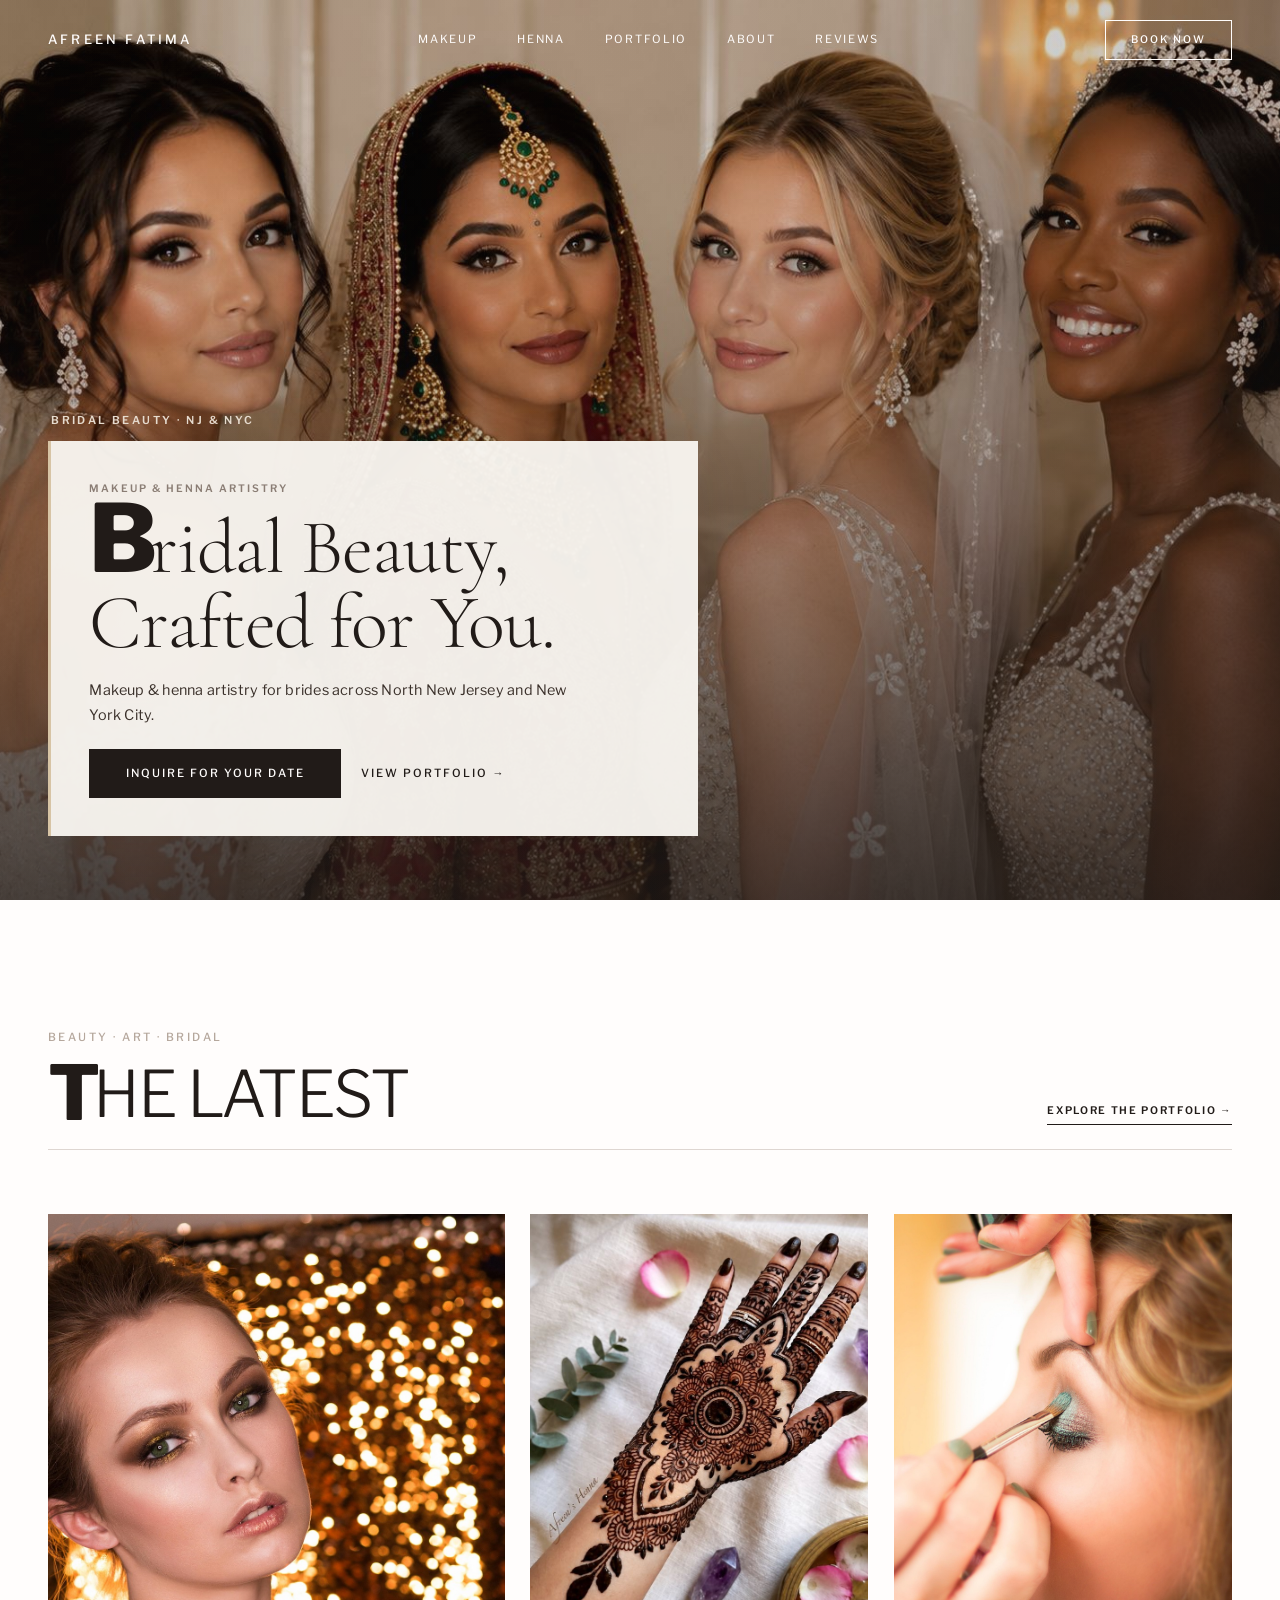
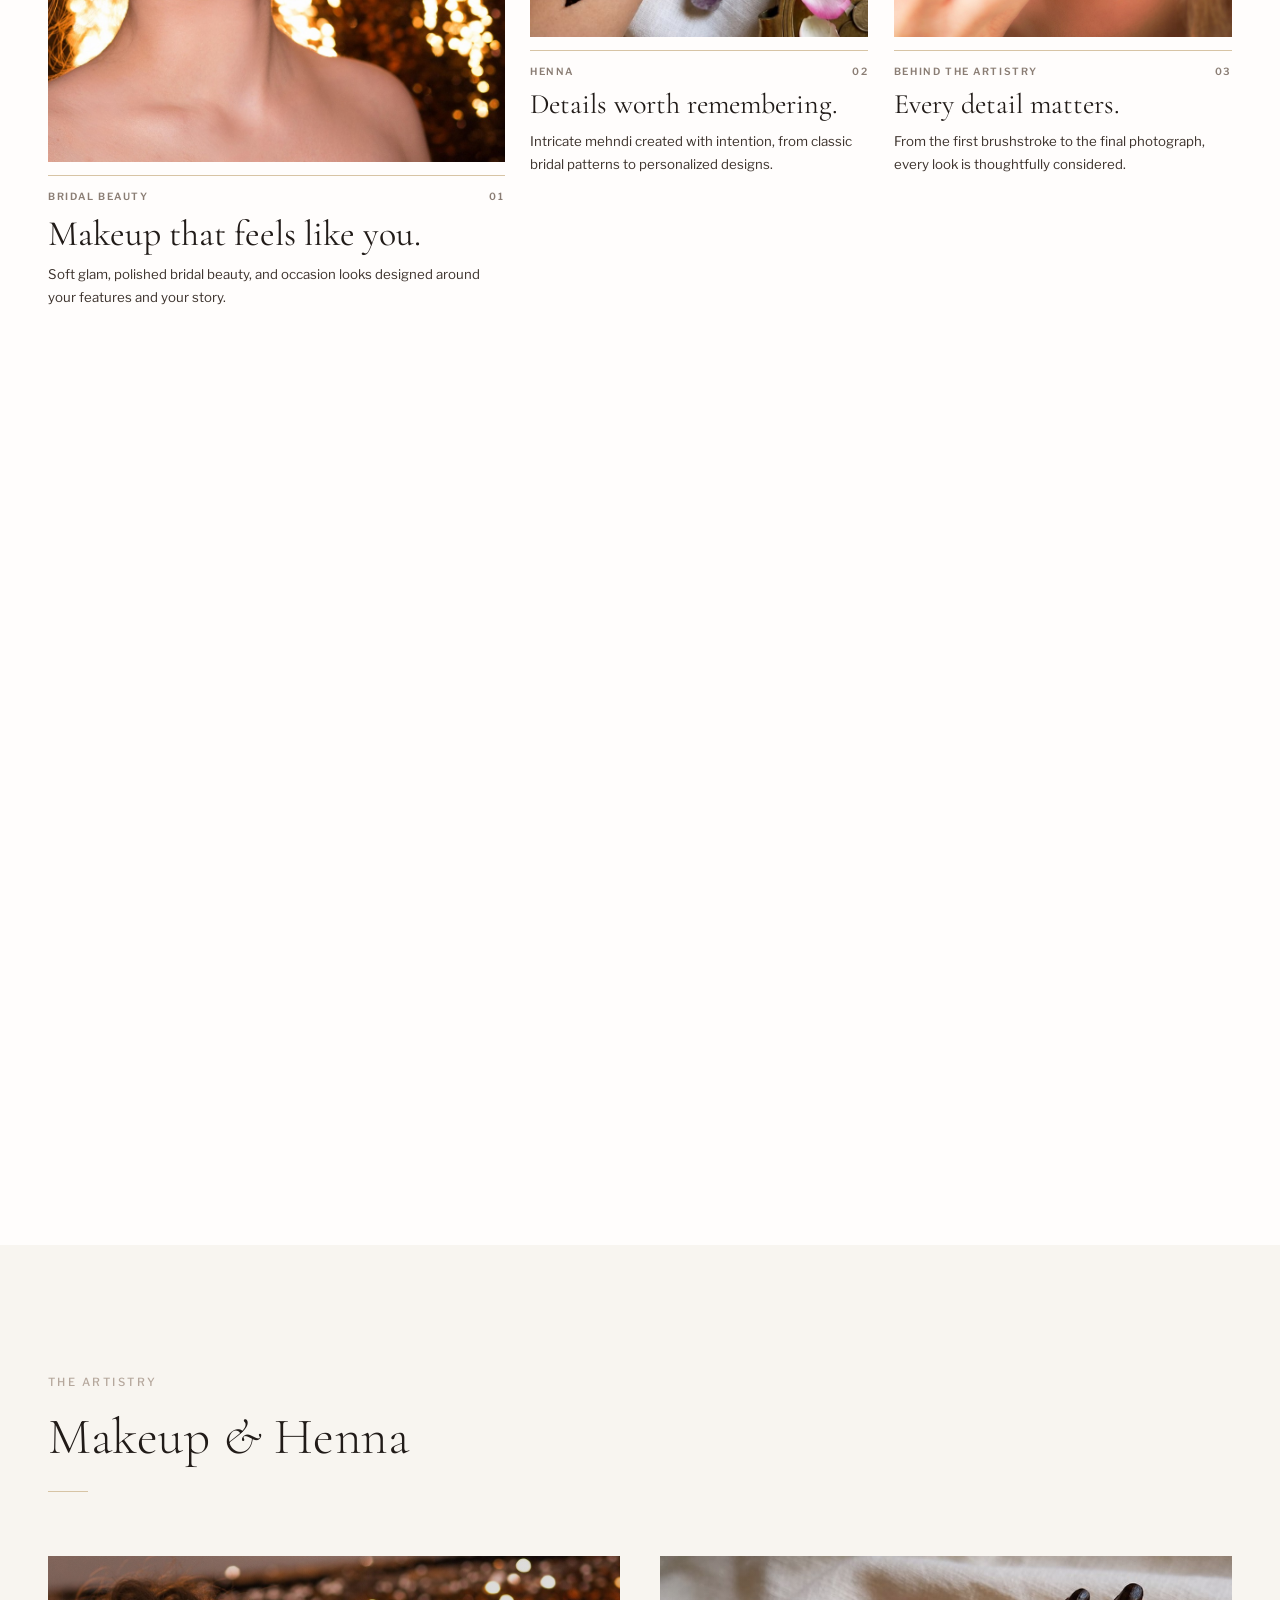
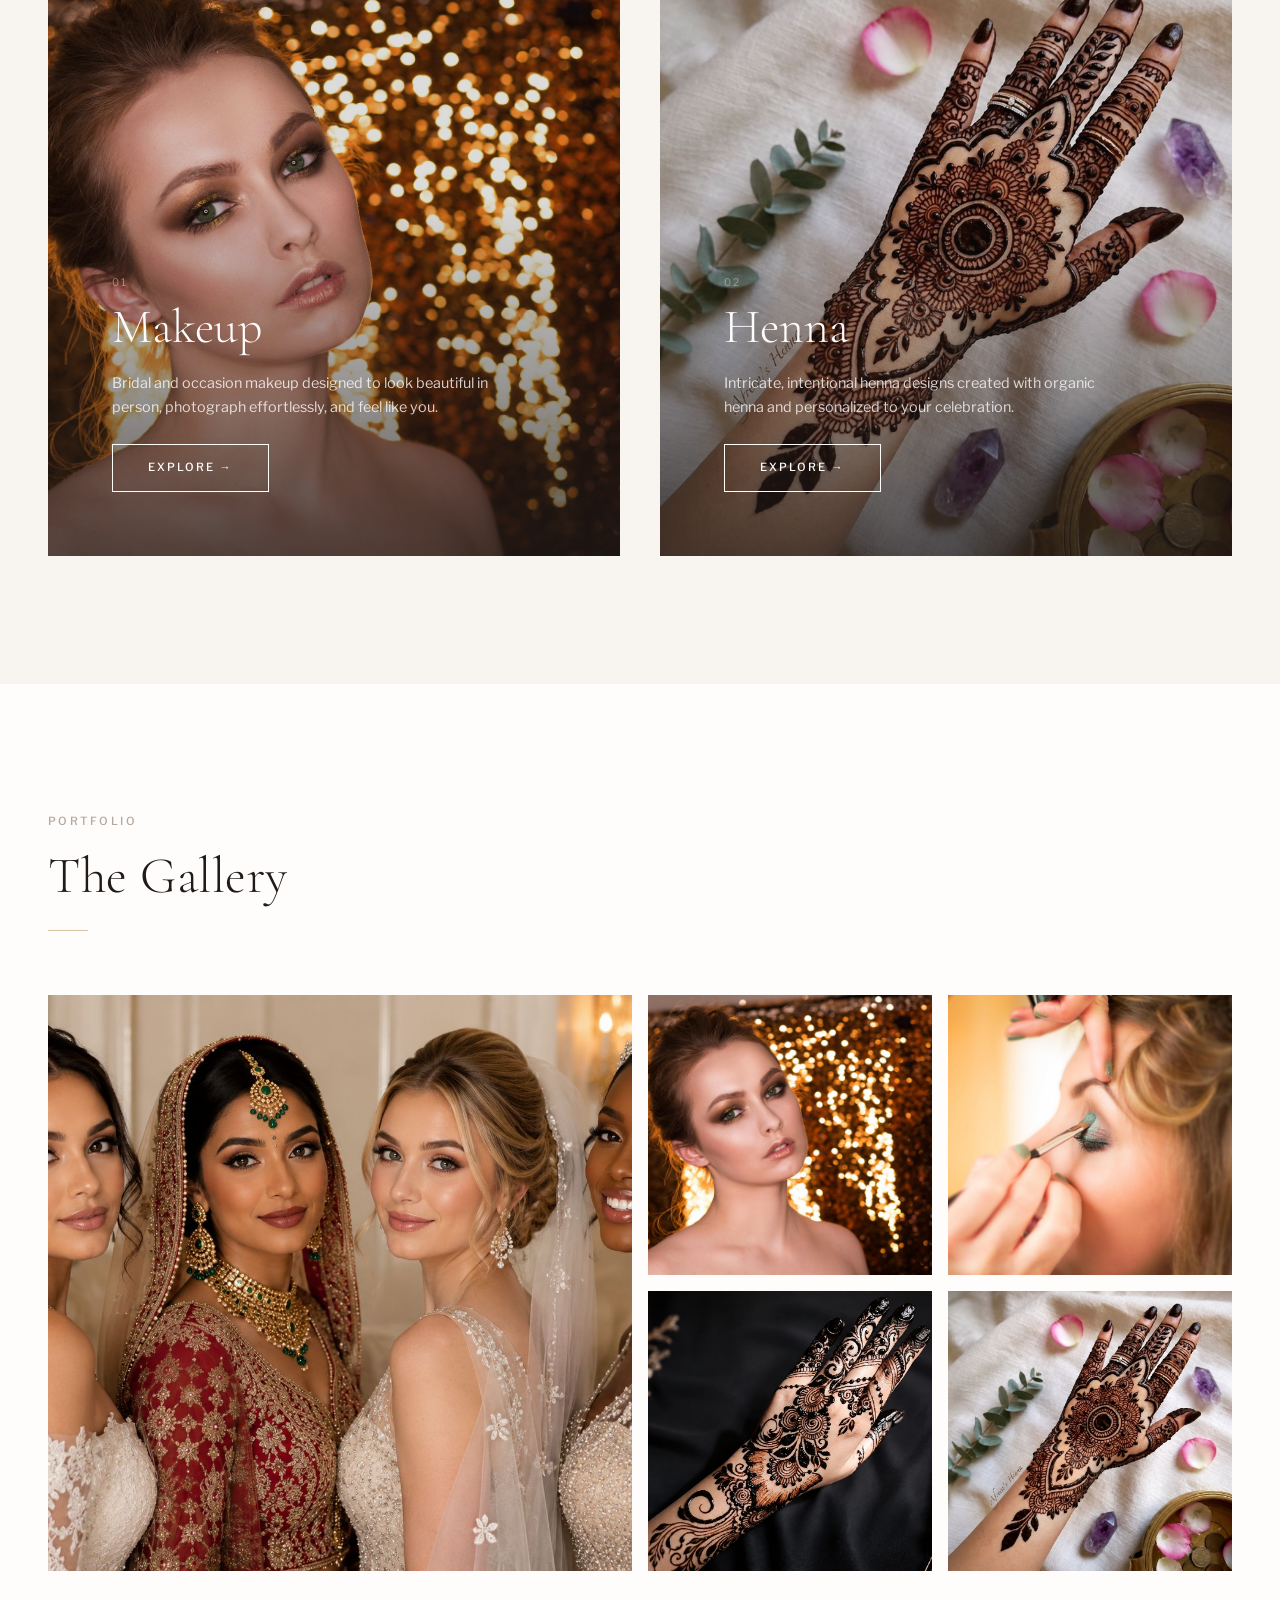
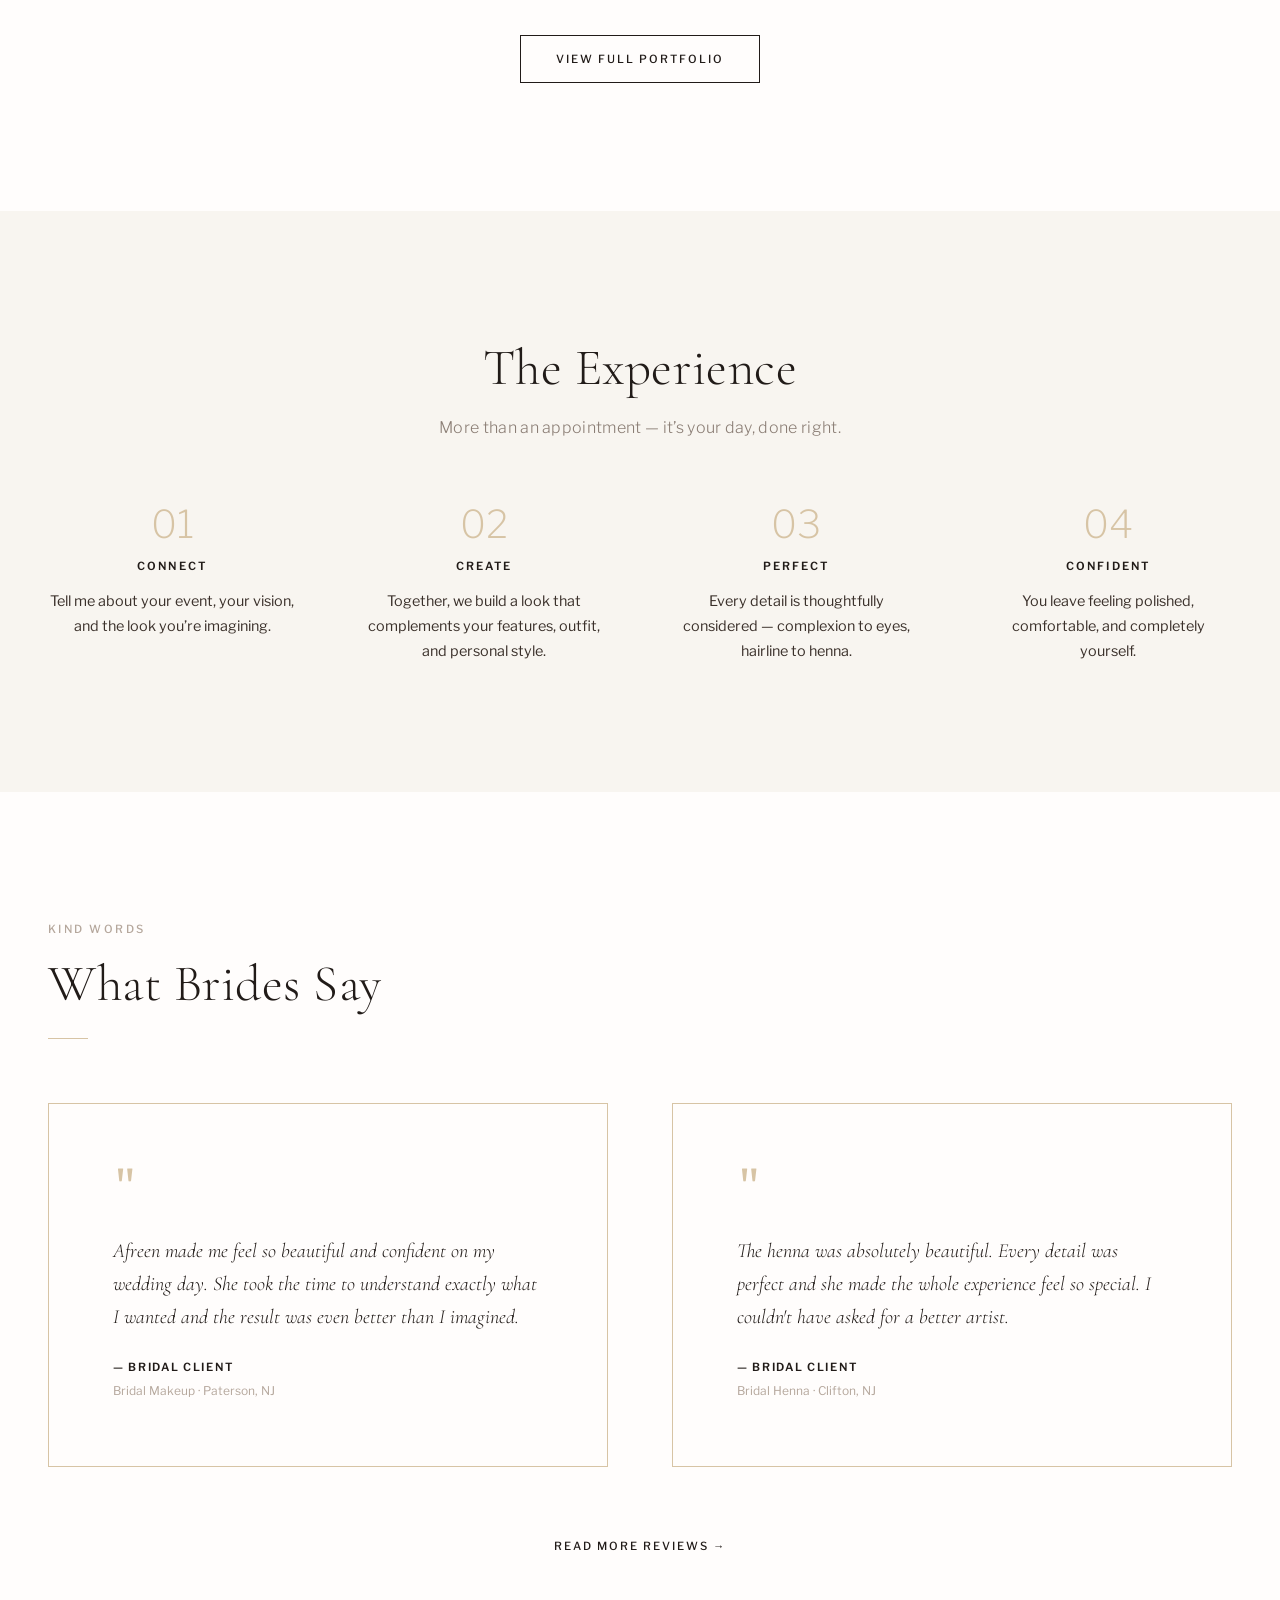
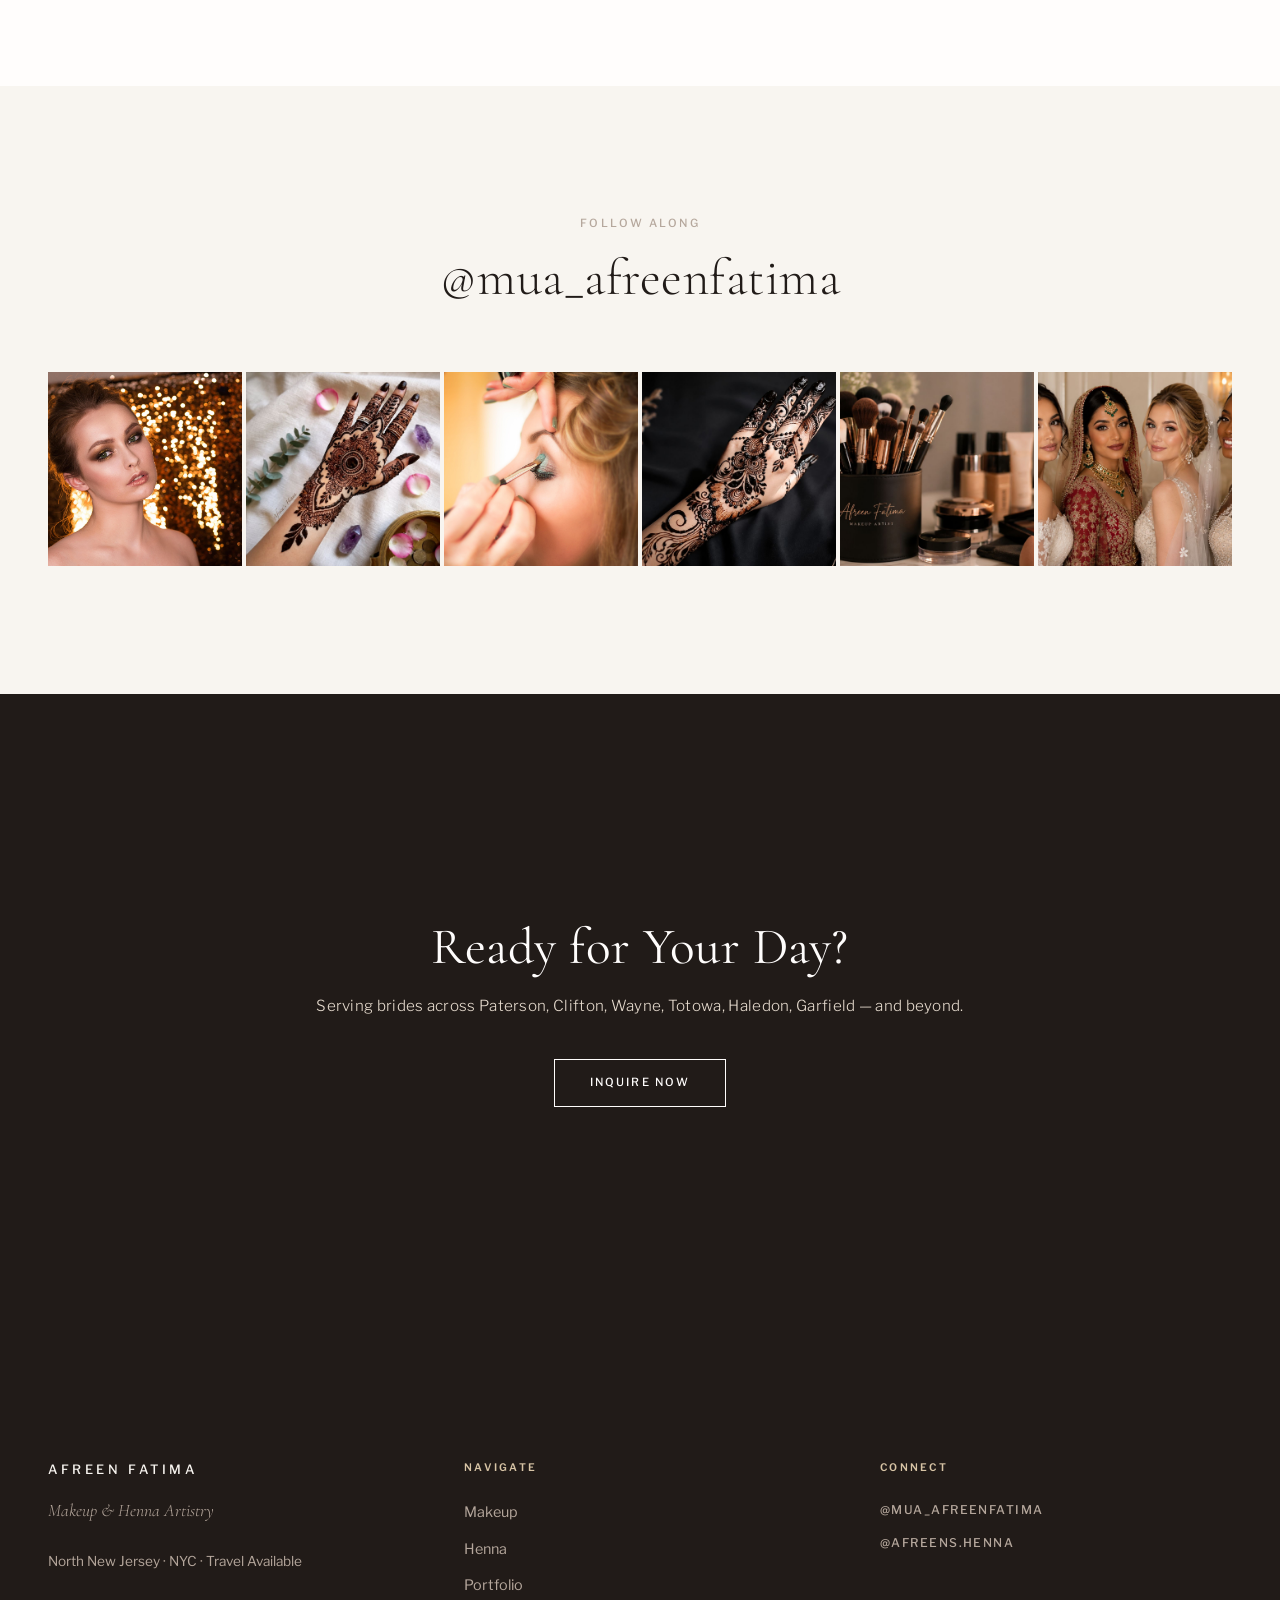
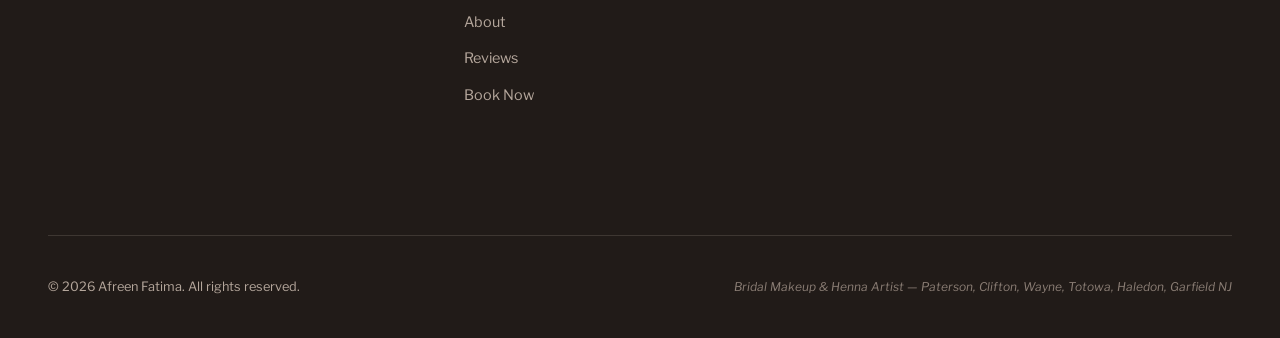
==== commit 9ba40ef2: "Update video source URL in index.html" ====
--- a/index.html
+++ b/index.html
@@ -124,7 +124,7 @@
           preload="auto"
           poster="img/makeup/Four diverse brides in elegant bridal makeup and attire.jpg"
         >
-          <source src="img/makeup/0815.mp4" type="video/mp4">
+          <source src="https://raw.githubusercontent.com/faesalabid/afreensWebsite/main/img/makeup/0815.mp4" type="video/mp4">
         </video>
       </div>
 
@@ -144,7 +144,7 @@
         <div class="hero__story-card">
           <p class="hero__story-kicker">Makeup & Henna Artistry</p>
           <h1 class="hero__title">
-            <span class="editorial-initial editorial-initial--hero">B</span>ridal
+            <span class="cookie-regular editorial-initial editorial-initial--hero">B</span>ridal
             Beauty,<br>
             Crafted for You.
           </h1>
@@ -164,7 +164,7 @@
         <div class="latest-header reveal">
           <div>
             <span class="section-header__kicker">Beauty · Art · Bridal</span>
-            <h2><span class="editorial-initial editorial-initial--heading">T</span>he Latest</h2>
+            <h2><span class="cookie-regular editorial-initial editorial-initial--heading">T</span>he Latest</h2>
           </div>
           <a href="portfolio.html" class="latest-header__link">Explore the portfolio <span aria-hidden="true">→</span></a>
         </div>
@@ -234,7 +234,7 @@
           </div>
 
           <div class="intro__content reveal-right">
-            <h2><span class="editorial-initial editorial-initial--heading">B</span>eauty Is Personal.<br>Your Artistry Should Be Too.</h2>
+            <h2><span class="cookie-regular editorial-initial editorial-initial--heading">B</span>eauty Is Personal.<br>Your Artistry Should Be Too.</h2>
             <p><span class="drop-cap">I</span>’m Afreen, a New Jersey–based makeup and henna artist specializing in bridal and occasion beauty.</p>
             <p>From soft, effortless glam to full bridal looks and intricate henna designs, I create each look around the person wearing it — your features, your style, your outfit, and your story.</p>
             <p>Whether you’re getting ready for your wedding day, a celebration, or simply want to feel your best — my goal is to make you feel confident, beautiful, and completely yourself.</p>
@@ -517,23 +517,34 @@
 
   <script src="js/main.js"></script>
     <script>
-      // Start the muted native hero video as soon as the browser permits autoplay.
+      // Native MP4 hero: autoplay, loop and fade the poster away once playback begins.
       document.addEventListener("DOMContentLoaded", function () {
         const heroVideo = document.querySelector(".hero__video");
+        const heroPoster = document.querySelector(".hero__poster");
+
         if (!heroVideo) return;
 
         heroVideo.muted = true;
         heroVideo.defaultMuted = true;
+        heroVideo.playsInline = true;
+
+        const hidePoster = () => {
+          if (heroPoster) heroPoster.classList.add("is-playing");
+        };
 
         const startVideo = () => {
           const playPromise = heroVideo.play();
-          if (playPromise && typeof playPromise.catch === "function") {
-            playPromise.catch(() => {});
+
+          if (playPromise && typeof playPromise.then === "function") {
+            playPromise.then(hidePoster).catch(() => {
+              // Keep the poster visible if autoplay is blocked.
+            });
           }
         };
 
+        heroVideo.addEventListener("playing", hidePoster, { once: true });
+        heroVideo.addEventListener("canplay", startVideo, { once: true });
         startVideo();
-        heroVideo.addEventListener("canplay", startVideo, { once: true });
       });
     </script>
 </body>
